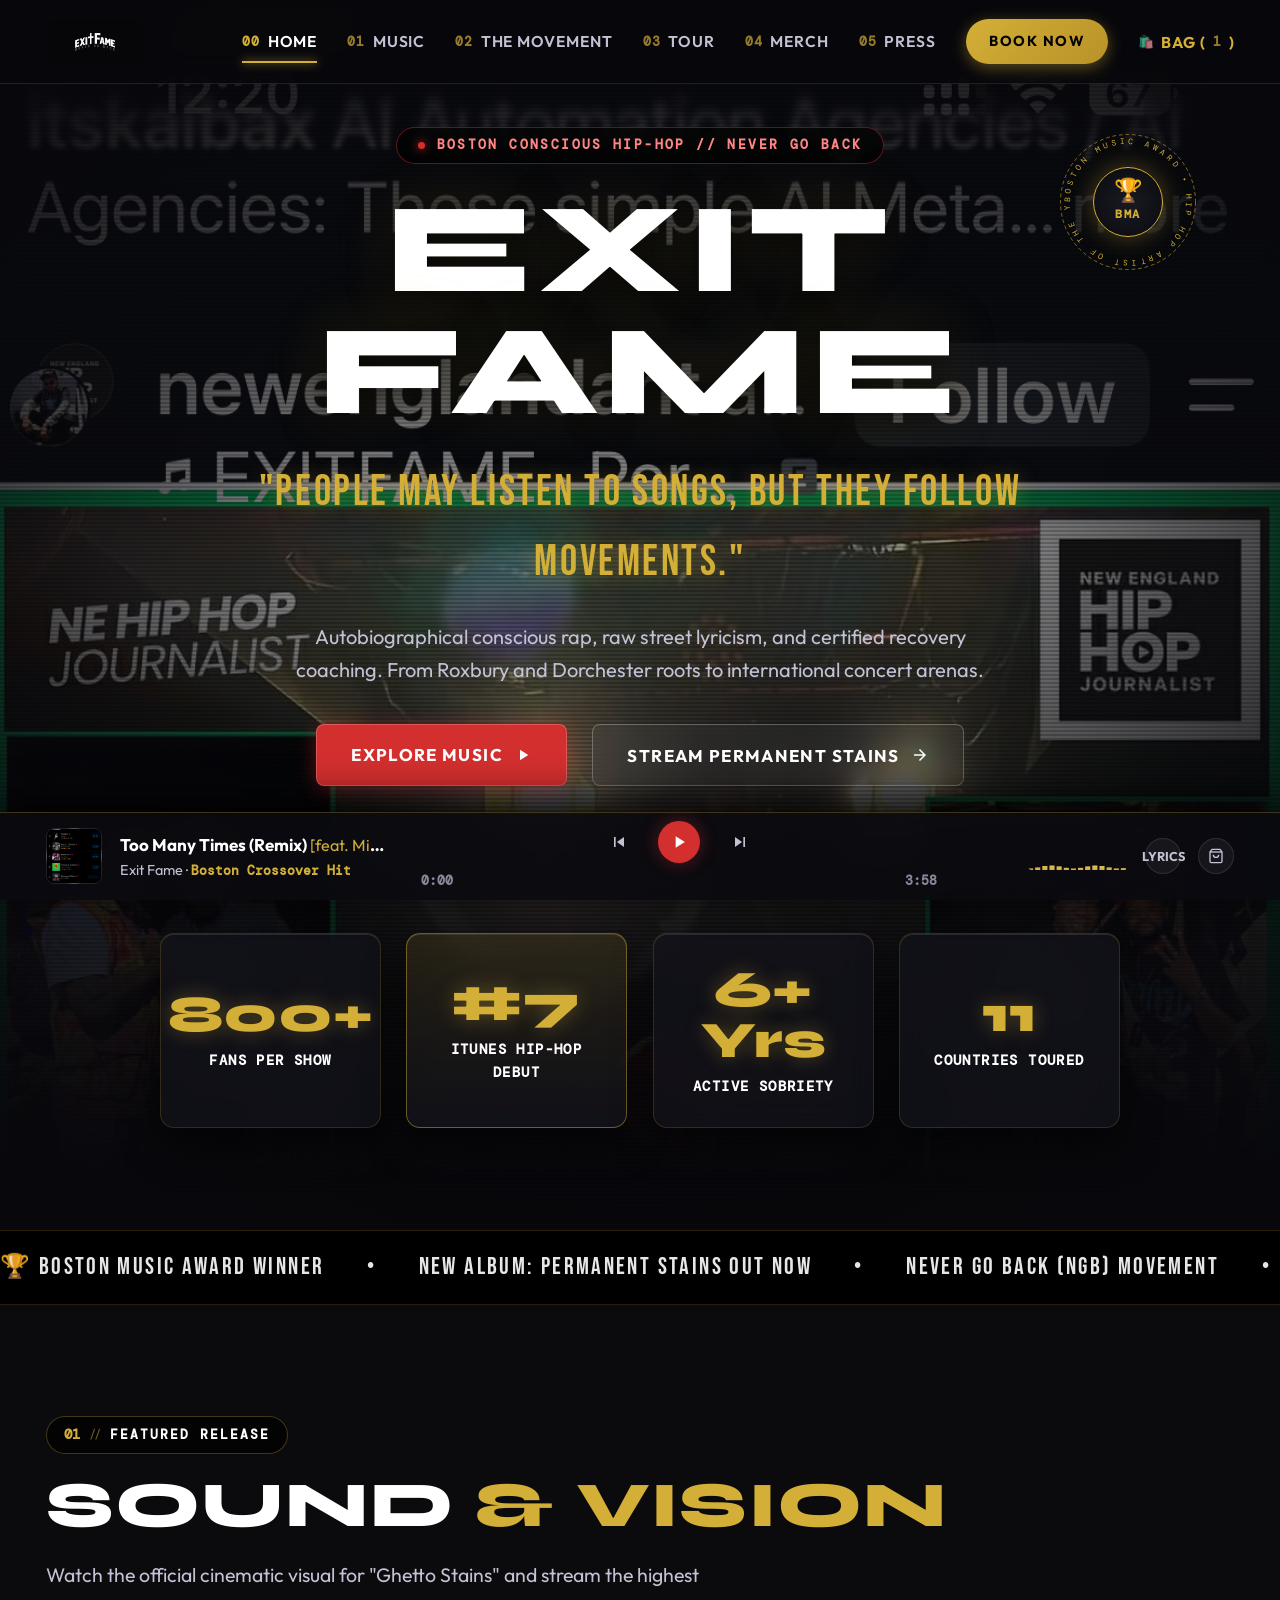
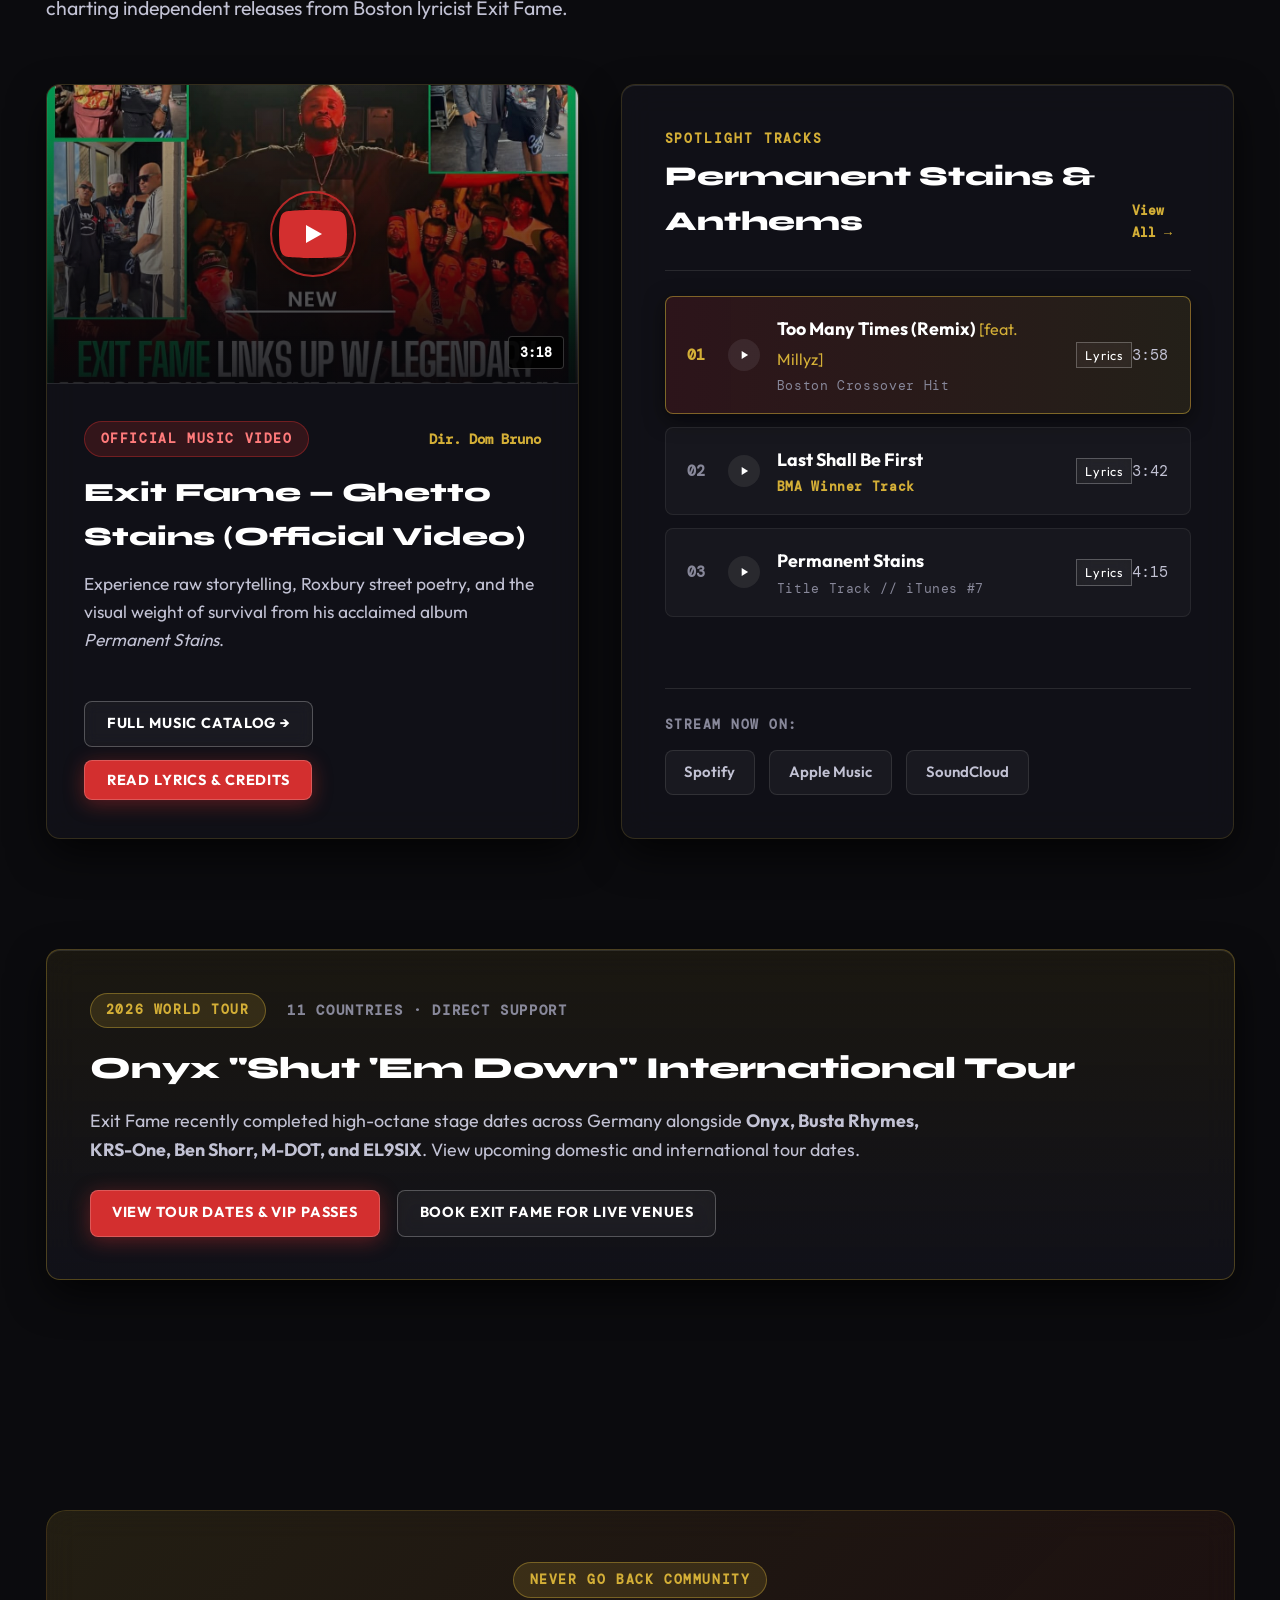
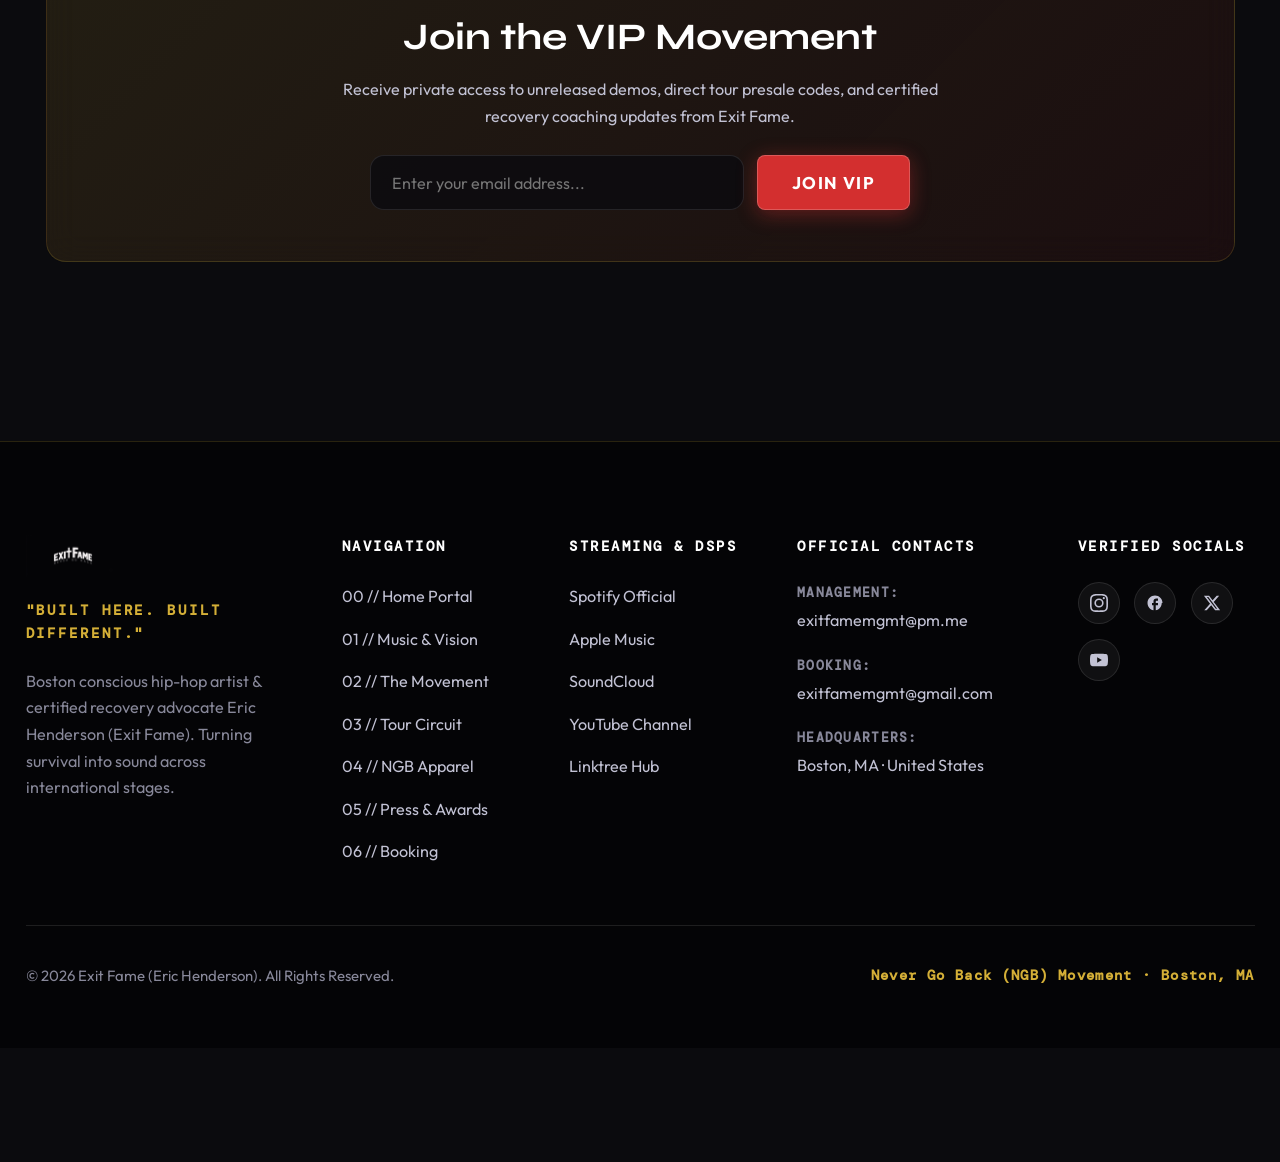
==== artist-site/index.html @ eeeccd86 "feat: complete multi-page overhaul, TRiSTAR parity interactive suite, merch cart drawer, lyrics view" ====
<!DOCTYPE html>
<html lang="en">
<head>
  <meta charset="UTF-8">
  <meta name="viewport" content="width=device-width, initial-scale=1.0">
  <title>EXIT FAME — Official Artist Portal | Never Go Back (NGB)</title>
  <meta name="description" content="Official portal for Boston conscious rap artist, lyricist, and recovery advocate Exit Fame (Eric Henderson). Featured music videos, tour routing, and NGB movement.">
  
  <!-- Google Fonts -->
  <link rel="preconnect" href="https://fonts.googleapis.com">
  <link rel="preconnect" href="https://fonts.gstatic.com" crossorigin>
  <link href="https://fonts.googleapis.com/css2?family=Bebas+Neue&family=DM+Mono:ital,wght@0,300;0,400;0,500;1,300;1,400;1,500&family=Outfit:wght@300;400;500;600;700;800;900&family=Syne:wght@700;800&display=swap" rel="stylesheet">
  
  <!-- Stylesheets -->
  <link rel="stylesheet" href="style.css">
  
  <!-- Shopify SDK -->
  <script src="https://sdks.shopifycdn.com/buy-button/latest/buy-button-storefront.js"></script>
</head>
<body class="dark-theme">

  <!-- Ambient Golden Ember Canvas Engine -->
  <canvas id="ember-canvas"></canvas>
  <div class="cursor-spotlight"></div>

  <!-- Ambient Lighting Background Orbs -->
  <div class="ambient-glow-bg">
    <div class="glow-orb orb-1"></div>
    <div class="glow-orb orb-2"></div>
    <div class="glow-orb orb-3"></div>
  </div>

  <div class="grain-overlay"></div>

  <!-- Main Header / Unified Navigation -->
  <header class="main-header" id="navbar">
    <div class="header-container">
      <div class="brand-logo-img-wrapper">
        <a href="index.html" class="brand-link" aria-label="Exit Fame Home">
          <img src="exit fame logo.png" alt="Exit Fame Logo" class="nav-logo">
        </a>
      </div>

      <nav class="nav-links" id="nav-menu">
        <a href="index.html" class="nav-link active" aria-current="page"><span>00</span>Home</a>
        <a href="music.html" class="nav-link"><span>01</span>Music</a>
        <a href="movement.html" class="nav-link"><span>02</span>The Movement</a>
        <a href="tour.html" class="nav-link"><span>03</span>Tour</a>
        <a href="merch.html" class="nav-link"><span>04</span>Merch</a>
        <a href="press.html" class="nav-link"><span>05</span>Press</a>
        <a href="booking.html" class="nav-cta-btn">Book Now</a>
        <button class="nav-link" onclick="openCart()" style="display:flex; align-items:center; gap:0.4rem; color:var(--accent-gold); font-weight:700;">
          <span>🛍️</span> Bag (<span id="nav-cart-count">1</span>)
        </button>
      </nav>

      <div class="header-actions-mobile">
        <button class="mobile-nav-toggle" id="mobile-nav-btn" aria-label="Toggle Menu">
          <span class="bar"></span>
          <span class="bar"></span>
          <span class="bar"></span>
        </button>
      </div>
    </div>
  </header>

  <!-- Mobile Navigation Drawer -->
  <div class="mobile-drawer" id="mobile-drawer">
    <div class="mobile-drawer-inner">
      <div class="mobile-brand">
        <img src="exit fame logo.png" alt="Exit Fame Logo" class="mobile-logo">
      </div>
      <nav class="mobile-nav-links">
        <a href="index.html" class="mobile-link active"><span class="m-num">00</span> Home Portal</a>
        <a href="music.html" class="mobile-link"><span class="m-num">01</span> Sound &amp; Vision</a>
        <a href="movement.html" class="mobile-link"><span class="m-num">02</span> The Movement</a>
        <a href="tour.html" class="mobile-link"><span class="m-num">03</span> Tour Circuit</a>
        <a href="merch.html" class="mobile-link"><span class="m-num">04</span> NGB Merch</a>
        <a href="press.html" class="mobile-link"><span class="m-num">05</span> Press &amp; Awards</a>
        <a href="booking.html" class="mobile-link cta-link"><span class="m-num">06</span> Direct Booking</a>
      </nav>
      <div class="mobile-drawer-footer">
        <button class="btn btn-primary btn-block btn-sm" onclick="openCart(); document.getElementById('mobile-drawer').classList.remove('open');">
          🛍️ View Bag (<span id="drawer-cart-count">1</span>)
        </button>
      </div>
    </div>
  </div>

  <!-- Hero Section with 3D Vinyl Peek Card -->
  <section class="hero-section" id="hero">
    <div class="hero-background-wrapper">
      <div class="hero-background" style="background-image: linear-gradient(to top, rgba(8,8,12,1) 5%, rgba(8,8,12,0.45) 55%, rgba(8,8,12,0.85) 100%), url('general images/29002.jpg');"></div>
      <div class="hero-scanlines"></div>
      <div class="hero-vignette"></div>
    </div>
    
    <!-- Floating Gold BMA Award Badge -->
    <div class="hero-badge-container reveal">
      <div class="spinning-ring">
        <svg viewBox="0 0 160 160" xmlns="http://www.w3.org/2000/svg">
          <circle cx="80" cy="80" r="72" fill="none" stroke="var(--accent-gold)" stroke-width="1" stroke-dasharray="4 3" opacity="0.6"></circle>
          <path id="badge-text-path" d="M 80,80 m -62,0 a 62,62 0 1,1 124,0 a 62,62 0 1,1 -124,0" fill="none"></path>
          <text font-family="'DM Mono', monospace" font-size="8.5" fill="var(--accent-gold)" letter-spacing="3.5">
            <textPath href="#badge-text-path">BOSTON MUSIC AWARD • HIP HOP ARTIST OF THE YEAR • </textPath>
          </text>
        </svg>
      </div>
      <div class="badge-center">
        <span class="trophy-icon">🏆</span>
        <span class="badge-year">BMA</span>
      </div>
    </div>

    <!-- Hero Content -->
    <div class="hero-content">
      <div class="hero-micro-pill reveal">
        <span class="live-dot"></span>
        <span>BOSTON CONSCIOUS HIP-HOP // NEVER GO BACK</span>
      </div>

      <h1 class="hero-title reveal" data-text="EXIT FAME">EXIT FAME</h1>
      
      <p class="hero-tagline reveal">"People may listen to songs, but they follow movements."</p>
      <p class="hero-subtext reveal">Autobiographical conscious rap, raw street lyricism, and certified recovery coaching. From Roxbury and Dorchester roots to international concert arenas.</p>
      
      <div class="hero-actions reveal">
        <a href="music.html" class="btn btn-primary btn-glow">
          <span>Explore Music</span>
          <svg viewBox="0 0 24 24" class="btn-arrow"><path d="M8 5v14l11-7z" fill="currentColor"/></svg>
        </a>
        <button class="btn btn-outline" onclick="openPreSaveModal()">
          <span>Stream Permanent Stains</span>
          <svg viewBox="0 0 24 24" class="btn-arrow"><path d="M12 4l-1.41 1.41L16.17 11H4v2h12.17l-5.58 5.59L12 20l8-8z" fill="currentColor"/></svg>
        </button>
      </div>

      <!-- Quick Platform Strip -->
      <div class="hero-socials reveal">
        <span class="social-label">OFFICIAL PLATFORMS:</span>
        <a href="https://open.spotify.com/artist/57qWHGzvGUTqCqvIQHj8eu" target="_blank" rel="noopener noreferrer" class="hero-social-pill">Spotify</a>
        <a href="https://music.apple.com/us/artist/exitfame/1560749867" target="_blank" rel="noopener noreferrer" class="hero-social-pill">Apple Music</a>
        <a href="https://www.youtube.com/@EXITFAME" target="_blank" rel="noopener noreferrer" class="hero-social-pill">YouTube</a>
        <a href="https://www.instagram.com/exit_fame/" target="_blank" rel="noopener noreferrer" class="hero-social-pill">Instagram</a>
        <a href="https://linktr.ee/exitfame" target="_blank" rel="noopener noreferrer" class="hero-social-pill">Linktree</a>
      </div>

      <!-- Quick Metrics Grid -->
      <div class="hero-stats reveal">
        <div class="stat-card glass-card tilt-card">
          <span class="stat-num">800+</span>
          <span class="stat-lbl">Fans Per Show</span>
        </div>
        <div class="stat-card glass-card tilt-card highlight-card">
          <span class="stat-num">#7</span>
          <span class="stat-lbl">iTunes Hip-Hop Debut</span>
        </div>
        <div class="stat-card glass-card tilt-card">
          <span class="stat-num">6+ Yrs</span>
          <span class="stat-lbl">Active Sobriety</span>
        </div>
        <div class="stat-card glass-card tilt-card">
          <span class="stat-num">11</span>
          <span class="stat-lbl">Countries Toured</span>
        </div>
      </div>
    </div>
  </section>

  <!-- Continuous Ticker -->
  <div class="ticker-container">
    <div class="ticker-wrap">
      <div class="ticker-item">🏆 BOSTON MUSIC AWARD WINNER</div>
      <div class="ticker-item">•</div>
      <div class="ticker-item">NEW ALBUM: PERMANENT STAINS OUT NOW</div>
      <div class="ticker-item">•</div>
      <div class="ticker-item">NEVER GO BACK (NGB) MOVEMENT</div>
      <div class="ticker-item">•</div>
      <div class="ticker-item">ONYX "SHUT 'EM DOWN" INTERNATIONAL TOUR 2026</div>
      <div class="ticker-item">•</div>
      <div class="ticker-item">🏆 BOSTON MUSIC AWARD WINNER</div>
      <div class="ticker-item">•</div>
      <div class="ticker-item">NEW ALBUM: PERMANENT STAINS OUT NOW</div>
      <div class="ticker-item">•</div>
      <div class="ticker-item">NEVER GO BACK (NGB) MOVEMENT</div>
      <div class="ticker-item">•</div>
      <div class="ticker-item">ONYX "SHUT 'EM DOWN" INTERNATIONAL TOUR 2026</div>
      <div class="ticker-item">•</div>
    </div>
  </div>

  <!-- Featured Sound & Vision Portal -->
  <section class="section-container">
    <div class="section-header reveal">
      <div class="section-micro-badge">
        <span class="badge-index">01</span>
        <span class="badge-separator">//</span>
        <span class="badge-title">FEATURED RELEASE</span>
      </div>
      <h2 class="section-title">Sound <span>&amp; Vision</span></h2>
      <p class="section-lead">Watch the official cinematic visual for "Ghetto Stains" and stream the highest charting independent releases from Boston lyricist Exit Fame.</p>
    </div>

    <div class="music-grid">
      <!-- Video Showcase -->
      <div class="video-card glass-card tilt-card reveal">
        <a href="https://www.youtube.com/watch?v=vSPYZOpDWD0" target="_blank" rel="noopener noreferrer" class="video-facade-link" aria-label="Watch Ghetto Stains on YouTube">
          <div class="video-thumbnail-bg" style="background-image: linear-gradient(180deg, rgba(8,8,12,0.2) 0%, rgba(8,8,12,0.88) 100%), url('general images/29002.jpg');"></div>
          <div class="play-button-overlay">
            <div class="play-ripple"></div>
            <svg viewBox="0 0 68 48" class="yt-play-svg"><path class="yt-play-bg" d="M66.52,7.74c-0.78-2.93-2.49-5.41-5.42-6.19C55.79,.13,34,0,34,0S12.21,.13,6.9,1.55 c-2.93,.78-4.63,3.26-5.42,6.19C0.06,13.05,0,24,0,24s0.06,10.95,1.48,16.26c0.78,2.93,2.49,5.41,5.42,6.19 C12.21,47.87,34,48,34,48s21.79,-0.13,27.1-1.55c2.93,-0.78,4.64,-3.26,5.42,-6.19C67.94,34.95,68,24,68,24S67.94,13.05,66.52,7.74z" fill="#d32f2f"/><polygon points="27,15 27,33 43,24" fill="#fff"/></svg>
          </div>
          <div class="video-duration-badge">3:18</div>
        </a>
        <div class="video-info">
          <div class="video-meta-top">
            <span class="badge badge-crimson">OFFICIAL MUSIC VIDEO</span>
            <span class="video-director">Dir. Dom Bruno</span>
          </div>
          <h3>Exit Fame — Ghetto Stains (Official Video)</h3>
          <p>Experience raw storytelling, Roxbury street poetry, and the visual weight of survival from his acclaimed album <em>Permanent Stains</em>.</p>
          <div style="display:flex; gap:0.75rem; flex-wrap:wrap; margin-top:1rem;">
            <a href="music.html" class="btn btn-sm btn-outline">
              Full Music Catalog &rarr;
            </a>
            <button class="btn btn-sm btn-primary" onclick="openLyricsModal('Permanent Stains')">
              Read Lyrics &amp; Credits
            </button>
          </div>
        </div>
      </div>

      <!-- Top Tracks Teaser Deck -->
      <div class="tracklist-card glass-card tilt-card reveal">
        <div class="tracklist-header">
          <div class="th-left">
            <span class="th-badge">SPOTLIGHT TRACKS</span>
            <h3>Permanent Stains &amp; Anthems</h3>
          </div>
          <a href="music.html" class="th-hint" style="color: var(--accent-gold); font-weight: 600;">View All &rarr;</a>
        </div>

        <div class="playlist-container">
          <div class="playlist-track active" data-index="0">
            <div class="track-left">
              <span class="track-number">01</span>
              <button class="track-play-trigger" aria-label="Play Track">
                <svg viewBox="0 0 24 24" class="t-play-icon"><path d="M8 5v14l11-7z" fill="currentColor"/></svg>
                <span class="t-equalizer"><span></span><span></span><span></span></span>
              </button>
            </div>
            <div class="track-info-row">
              <span class="track-title">Too Many Times (Remix) <span class="track-feature">[feat. Millyz]</span></span>
              <span class="track-tag">Boston Crossover Hit</span>
            </div>
            <button class="btn-sm btn-outline" style="font-size: 0.75rem; padding: 0.25rem 0.5rem;" onclick="event.stopPropagation(); openLyricsModal('Too Many Times (Remix)');">Lyrics</button>
            <span class="track-duration">3:58</span>
          </div>

          <div class="playlist-track" data-index="1">
            <div class="track-left">
              <span class="track-number">02</span>
              <button class="track-play-trigger" aria-label="Play Track">
                <svg viewBox="0 0 24 24" class="t-play-icon"><path d="M8 5v14l11-7z" fill="currentColor"/></svg>
                <span class="t-equalizer"><span></span><span></span><span></span></span>
              </button>
            </div>
            <div class="track-info-row">
              <span class="track-title">Last Shall Be First</span>
              <span class="track-tag tag-bma">BMA Winner Track</span>
            </div>
            <button class="btn-sm btn-outline" style="font-size: 0.75rem; padding: 0.25rem 0.5rem;" onclick="event.stopPropagation(); openLyricsModal('Last Shall Be First');">Lyrics</button>
            <span class="track-duration">3:42</span>
          </div>

          <div class="playlist-track" data-index="2">
            <div class="track-left">
              <span class="track-number">03</span>
              <button class="track-play-trigger" aria-label="Play Track">
                <svg viewBox="0 0 24 24" class="t-play-icon"><path d="M8 5v14l11-7z" fill="currentColor"/></svg>
                <span class="t-equalizer"><span></span><span></span><span></span></span>
              </button>
            </div>
            <div class="track-info-row">
              <span class="track-title">Permanent Stains</span>
              <span class="track-tag">Title Track // iTunes #7</span>
            </div>
            <button class="btn-sm btn-outline" style="font-size: 0.75rem; padding: 0.25rem 0.5rem;" onclick="event.stopPropagation(); openLyricsModal('Permanent Stains');">Lyrics</button>
            <span class="track-duration">4:15</span>
          </div>
        </div>

        <div class="streaming-platforms-hub">
          <span class="sph-label">STREAM NOW ON:</span>
          <div class="sph-links">
            <a href="https://open.spotify.com/artist/57qWHGzvGUTqCqvIQHj8eu" target="_blank" rel="noopener noreferrer" class="platform-chip chip-spotify">Spotify</a>
            <a href="https://music.apple.com/us/artist/exitfame/1560749867" target="_blank" rel="noopener noreferrer" class="platform-chip chip-apple">Apple Music</a>
            <a href="https://soundcloud.com/exitfame" target="_blank" rel="noopener noreferrer" class="platform-chip chip-soundcloud">SoundCloud</a>
          </div>
        </div>
      </div>
    </div>
  </section>

  <!-- Onyx World Tour Spotlight Banner -->
  <section class="section-container" style="padding-top: 0;">
    <div class="tour-headline-card glass-card tilt-card reveal">
      <div class="th-badge-row">
        <span class="badge badge-gold">2026 WORLD TOUR</span>
        <span class="th-circuit">11 COUNTRIES · DIRECT SUPPORT</span>
      </div>
      <h3>Onyx "Shut 'Em Down" International Tour</h3>
      <p>Exit Fame recently completed high-octane stage dates across Germany alongside <strong>Onyx, Busta Rhymes, KRS-One, Ben Shorr, M-DOT, and EL9SIX</strong>. View upcoming domestic and international tour dates.</p>
      <div style="margin-top: 1.5rem; display: flex; gap: 1rem; flex-wrap: wrap;">
        <a href="tour.html" class="btn btn-primary btn-sm">View Tour Dates &amp; VIP Passes</a>
        <a href="booking.html" class="btn btn-outline btn-sm">Book Exit Fame for Live Venues</a>
      </div>
    </div>
  </section>

  <!-- VIP Community / Recovery Newsletter Strip -->
  <section class="section-container" style="padding-top: 0;">
    <div class="vip-strip reveal">
      <span class="badge badge-gold">NEVER GO BACK COMMUNITY</span>
      <h2 style="font-family: var(--font-display); font-size: 2.2rem; margin: 0.5rem 0;">Join the VIP Movement</h2>
      <p style="color: var(--text-secondary); max-width: 600px; margin: 0 auto; font-size: 0.95rem;">Receive private access to unreleased demos, direct tour presale codes, and certified recovery coaching updates from Exit Fame.</p>
      <form class="vip-form-row" onsubmit="handleVipSubmit(event)">
        <input type="email" id="vip-email-input" class="vip-input" required placeholder="Enter your email address...">
        <button type="submit" class="btn btn-primary btn-glow">Join VIP</button>
      </form>
    </div>
  </section>

  <!-- Comprehensive 5-Column EPK & Management Footer Hub -->
  <footer class="main-footer">
    <div class="footer-container">
      <div class="footer-columns-grid">
        <div class="footer-col brand-col">
          <img src="exit fame logo.png" alt="Exit Fame Logo" class="footer-logo">
          <p class="footer-statement">"Built Here. Built Different."</p>
          <p class="footer-bio-snippet">Boston conscious hip-hop artist &amp; certified recovery advocate Eric Henderson (Exit Fame). Turning survival into sound across international stages.</p>
        </div>

        <div class="footer-col">
          <h5 class="f-title">NAVIGATION</h5>
          <ul class="f-links">
            <li><a href="index.html">00 // Home Portal</a></li>
            <li><a href="music.html">01 // Music &amp; Vision</a></li>
            <li><a href="movement.html">02 // The Movement</a></li>
            <li><a href="tour.html">03 // Tour Circuit</a></li>
            <li><a href="merch.html">04 // NGB Apparel</a></li>
            <li><a href="press.html">05 // Press &amp; Awards</a></li>
            <li><a href="booking.html">06 // Booking</a></li>
          </ul>
        </div>

        <div class="footer-col">
          <h5 class="f-title">STREAMING &amp; DSPs</h5>
          <ul class="f-links">
            <li><a href="https://open.spotify.com/artist/57qWHGzvGUTqCqvIQHj8eu" target="_blank" rel="noopener noreferrer">Spotify Official</a></li>
            <li><a href="https://music.apple.com/us/artist/exitfame/1560749867" target="_blank" rel="noopener noreferrer">Apple Music</a></li>
            <li><a href="https://soundcloud.com/exitfame" target="_blank" rel="noopener noreferrer">SoundCloud</a></li>
            <li><a href="https://www.youtube.com/@EXITFAME" target="_blank" rel="noopener noreferrer">YouTube Channel</a></li>
            <li><a href="https://linktr.ee/exitfame" target="_blank" rel="noopener noreferrer">Linktree Hub</a></li>
          </ul>
        </div>

        <div class="footer-col">
          <h5 class="f-title">OFFICIAL CONTACTS</h5>
          <div class="f-contact-block">
            <span class="fc-label">MANAGEMENT:</span>
            <a href="mailto:exitfamemgmt@pm.me" class="fc-val">exitfamemgmt@pm.me</a>
          </div>
          <div class="f-contact-block">
            <span class="fc-label">BOOKING:</span>
            <a href="mailto:exitfamemgmt@gmail.com" class="fc-val">exitfamemgmt@gmail.com</a>
          </div>
          <div class="f-contact-block">
            <span class="fc-label">HEADQUARTERS:</span>
            <span class="fc-val">Boston, MA · United States</span>
          </div>
        </div>

        <div class="footer-col">
          <h5 class="f-title">VERIFIED SOCIALS</h5>
          <div class="footer-socials-grid">
            <a href="https://www.instagram.com/exit_fame/" target="_blank" rel="noopener noreferrer" title="Instagram" class="social-icon-btn">
              <svg viewBox="0 0 24 24" class="social-svg"><path d="M12 2.163c3.204 0 3.584.012 4.85.07 3.252.148 4.771 1.691 4.919 4.919.058 1.265.069 1.645.069 4.849 0 3.205-.012 3.584-.069 4.849-.149 3.225-1.664 4.771-4.919 4.919-1.266.058-1.644.07-4.85.07-3.204 0-3.584-.012-4.849-.07-3.26-.149-4.771-1.699-4.919-4.92-.058-1.265-.07-1.644-.07-4.849 0-3.204.013-3.583.07-4.849.149-3.227 1.664-4.771 4.919-4.919 1.266-.057 1.645-.069 4.849-.069zM12 0C8.741 0 8.333.014 7.053.072 2.695.272.273 2.69.073 7.051.014 8.333 0 8.741 0 12c0 3.259.014 3.668.072 4.948.2 4.358 2.618 6.78 6.98 6.98 1.281.058 1.689.072 4.948.072 3.259 0 3.668-.014 4.948-.072 4.354-.2 6.782-2.618 6.979-6.98.059-1.28.073-1.689.073-4.948 0-3.259-.014-3.667-.072-4.947-.196-4.354-2.617-6.78-6.979-6.98C15.668.014 15.259 0 12 0zm0 5.838a6.162 6.162 0 1 0 0 12.324 6.162 6.162 0 0 0 0-12.324zM12 16a4 4 0 1 1 0-8 4 4 0 0 1 0 8zm6.406-11.845a1.44 1.44 0 1 0 0 2.881 1.44 1.44 0 0 0 0-2.881z" fill="currentColor"/></svg>
            </a>
            <a href="https://www.facebook.com/profile.php?id=100068135989438" target="_blank" rel="noopener noreferrer" title="Facebook" class="social-icon-btn">
              <svg viewBox="0 0 24 24" class="social-svg"><path d="M22 12c0-5.52-4.48-10-10-10S2 6.48 2 12c0 4.84 3.44 8.87 8 9.8V15H8v-3h2V9.5C10 7.57 11.57 6 13.5 6H16v3h-2c-.55 0-1 .45-1 1V12h3v3h-3v6.8c4.56-.93 8-4.96 8-9.8z" fill="currentColor"/></svg>
            </a>
            <a href="https://x.com/EXIT_FAME" target="_blank" rel="noopener noreferrer" title="Twitter / X" class="social-icon-btn">
              <svg viewBox="0 0 24 24" class="social-svg"><path d="M18.244 2.25h3.308l-7.227 8.26 8.502 11.24H16.17l-5.214-6.817L4.99 21.75H1.68l7.73-8.835L1.254 2.25H8.08l4.713 6.231zm-1.161 17.52h1.833L7.084 4.126H5.117z" fill="currentColor"/></svg>
            </a>
            <a href="https://www.youtube.com/@EXITFAME" target="_blank" rel="noopener noreferrer" title="YouTube" class="social-icon-btn">
              <svg viewBox="0 0 24 24" class="social-svg"><path d="M23.498 6.163a3.003 3.003 0 0 0-2.11-2.11C19.518 3.545 12 3.545 12 3.545s-7.518 0-9.388.507a3.003 3.003 0 0 0-2.11 2.11C0 8.033 0 12 0 12s0 3.967.502 5.837a3.003 3.003 0 0 0 2.11 2.11c1.87.507 9.388.507 9.388.507s7.518 0 9.388-.507a3.003 3.003 0 0 0 2.11-2.11C24 15.967 24 12 24 12s0-3.967-.502-5.837zM9.545 15.568V8.432L15.818 12l-6.273 3.568z" fill="currentColor"/></svg>
            </a>
          </div>
        </div>
      </div>

      <!-- Bottom Copyright Strip -->
      <div class="footer-bottom-strip">
        <p class="f-copy">&copy; 2026 Exit Fame (Eric Henderson). All Rights Reserved.</p>
        <p class="f-sub">Never Go Back (NGB) Movement · Boston, MA</p>
      </div>
    </div>
  </footer>

  <!-- PERSISTENT DOCKED BOTTOM AUDIO PLAYER BAR WITH EQUALIZER & VISUALIZER -->
  <aside class="persistent-audio-dock" id="persistent-player-dock" aria-label="Persistent Audio Player">
    <div class="dock-container">
      
      <!-- Track Meta (Left) -->
      <div class="dock-meta">
        <div class="dock-art-wrap">
          <img src="charts/IMG_1091.PNG" alt="Track Artwork" id="dock-album-art" class="dock-art">
          <div class="dock-vinyl" id="dock-vinyl-disc"></div>
        </div>
        <div class="dock-info">
          <span class="dock-title" id="dock-track-title">Too Many Times (Remix) [feat. Millyz]</span>
          <span class="dock-artist">Exit Fame · <span class="dock-badge-tag" id="dock-track-tag">Boston Crossover Hit</span></span>
        </div>
      </div>

      <!-- Audio Controls & Scrubber (Center) -->
      <div class="dock-controls-center">
        <div class="dock-btns">
          <button class="dock-btn-icon" id="dock-btn-prev" aria-label="Previous Track">
            <svg viewBox="0 0 24 24"><path d="M6 6h2v12H6zm3.5 6 8.5 6V6z" fill="currentColor"/></svg>
          </button>
          
          <button class="dock-play-btn" id="dock-btn-play" aria-label="Play / Pause">
            <svg viewBox="0 0 24 24" id="dock-play-svg"><path d="M8 5v14l11-7z" fill="currentColor"/></svg>
            <svg viewBox="0 0 24 24" id="dock-pause-svg" style="display:none;"><path d="M6 19h4V5H6v14zm8-14v14h4V5h-4z" fill="currentColor"/></svg>
          </button>
          
          <button class="dock-btn-icon" id="dock-btn-next" aria-label="Next Track">
            <svg viewBox="0 0 24 24"><path d="M6 18l8.5-6L6 6v12zM16 6v12h2V6h-2z" fill="currentColor"/></svg>
          </button>
        </div>

        <div class="dock-scrubber-row">
          <span class="dock-time" id="dock-time-elapsed">0:00</span>
          <div class="dock-progress-track" id="dock-progress-track">
            <div class="dock-progress-fill" id="dock-progress-fill"></div>
            <div class="dock-progress-handle" id="dock-progress-handle"></div>
          </div>
          <span class="dock-time" id="dock-time-total">3:58</span>
        </div>
      </div>

      <!-- Visualizer & Quick Platform Actions (Right) -->
      <div class="dock-actions-right">
        <div class="player-visualizer-wrap">
          <canvas id="player-visualizer" class="visualizer-canvas" width="100" height="28"></canvas>
        </div>
        <button class="dock-dsp-btn" onclick="openLyricsModal()" title="View Lyrics &amp; Credits">
          <span style="font-size: 0.75rem; font-weight: 700;">LYRICS</span>
        </button>
        <button class="dock-dsp-btn" onclick="openCart()" title="View Bag">
          <svg viewBox="0 0 24 24"><path d="M6 2L3 6v14a2 2 0 0 0 2 2h14a2 2 0 0 0 2-2V6l-3-4z" fill="none" stroke="currentColor" stroke-width="2"/><line x1="3" y1="6" x2="21" y2="6" stroke="currentColor" stroke-width="2"/><path d="M16 10a4 4 0 0 1-8 0" fill="none" stroke="currentColor" stroke-width="2"/></svg>
        </button>
      </div>

    </div>
  </aside>

  <!-- Scripts -->
  <script src="script.js"></script>
</body>
</html>
---- artist-site/style.css ----
/* ==========================================================================
   EXIT FAME — OFFICIAL ARTIST WEBSITE STYLESHEET
   Design Standard: High-End Cinematic Dark Glassmorphism + Multi-Page Architecture
   ========================================================================== */

/* --- Custom Variables & Theme Tokens --- */
:root {
  /* Color Palette */
  --bg-deep: #08080c;
  --bg-darker: #040406;
  --bg-surface: #0e0e14;
  --bg-card: rgba(18, 18, 26, 0.78);
  --bg-card-hover: rgba(26, 26, 38, 0.92);
  --bg-glass: rgba(14, 14, 22, 0.75);
  
  /* Brand Accents */
  --accent-gold: #d4af37;
  --accent-gold-hover: #e5b83b;
  --accent-gold-light: #f7e7b4;
  --accent-gold-glow: rgba(212, 175, 55, 0.35);
  --accent-gold-dim: rgba(212, 175, 55, 0.14);
  
  --accent-crimson: #d32f2f;
  --accent-crimson-hover: #b71c1c;
  --accent-crimson-glow: rgba(211, 47, 47, 0.4);
  --accent-crimson-dim: rgba(211, 47, 47, 0.18);

  /* Typography Colors (High-Contrast Scale) */
  --text-primary: #ffffff;
  --text-secondary: #c2c2d4;
  --text-muted: #88889a;
  --text-gold: #e5b83b;
  --text-crimson: #ff6b6b;
  
  /* Borders & Glass Dividers */
  --border-subtle: rgba(255, 255, 255, 0.1);
  --border-glass: rgba(212, 175, 55, 0.18);
  --border-glass-hover: rgba(212, 175, 55, 0.45);
  --border-crimson: rgba(211, 47, 47, 0.35);

  /* Typography Families */
  --font-display: 'Syne', sans-serif;
  --font-headline: 'Bebas Neue', sans-serif;
  --font-body: 'Outfit', sans-serif;
  --font-mono: 'DM Mono', monospace;

  /* Layout & Sizing */
  --header-height: 84px;
  --dock-height: 88px;
  --container-max: 1240px;
  --border-radius-sm: 8px;
  --border-radius-md: 14px;
  --border-radius-lg: 20px;
  --border-radius-full: 9999px;

  /* Shadows */
  --shadow-glass: 0 16px 40px -4px rgba(0, 0, 0, 0.75), inset 0 1px 0 rgba(255, 255, 255, 0.1);
  --shadow-glow-gold: 0 0 35px rgba(212, 175, 55, 0.25);
  --shadow-glow-crimson: 0 0 35px rgba(211, 47, 47, 0.3);
}

/* --- Base & Reset --- */
*, *::before, *::after {
  box-sizing: border-box;
  margin: 0;
  padding: 0;
}

html {
  scroll-behavior: smooth;
  font-size: 17px; /* Scaled up for optimal legibility */
  background-color: #0b0b0e;
}

body {
  font-family: var(--font-body);
  background-color: #0b0b0e !important;
  color: var(--text-primary);
  line-height: 1.65;
  overflow-x: hidden;
  position: relative;
  -webkit-font-smoothing: antialiased;
  -moz-osx-font-smoothing: grayscale;
  padding-bottom: calc(var(--dock-height) + 1.5rem);
  z-index: 0;
}

body.no-scroll {
  overflow: hidden;
}

a {
  color: inherit;
  text-decoration: none;
  transition: all 0.25s ease;
}

img {
  max-width: 100%;
  height: auto;
  display: block;
}

button {
  font-family: inherit;
  cursor: pointer;
  border: none;
  background: none;
  outline: none;
}

/* --- Ambient Canvas & Background Overlays (Strictly in the back at z-index: -1) --- */
canvas#particles,
canvas#ember-canvas,
canvas#diamond-canvas,
.bg-canvas,
.ambient-glow-bg,
.grain-overlay {
  position: fixed !important;
  top: 0 !important;
  left: 0 !important;
  width: 100vw !important;
  height: 100vh !important;
  z-index: -1 !important;
  pointer-events: none !important;
  background: transparent !important;
}

.cursor-spotlight {
  position: fixed !important;
  width: 480px;
  height: 480px;
  border-radius: 50%;
  pointer-events: none !important;
  z-index: 0 !important;
  transform: translate(-50%, -50%);
  background: radial-gradient(circle, rgba(212, 175, 55, 0.08) 0%, rgba(211, 47, 47, 0.03) 45%, transparent 70%);
  mix-blend-mode: screen;
  transition: opacity 0.3s ease;
}

.glow-orb {
  position: absolute;
  border-radius: 50%;
  filter: blur(140px);
  opacity: 0.3;
  animation: floatOrb 22s infinite alternate ease-in-out;
}

.orb-1 {
  width: 650px;
  height: 650px;
  background: radial-gradient(circle, rgba(212, 175, 55, 0.4) 0%, rgba(212, 175, 55, 0) 70%);
  top: -150px;
  right: -100px;
}

.orb-2 {
  width: 750px;
  height: 750px;
  background: radial-gradient(circle, rgba(211, 47, 47, 0.35) 0%, rgba(211, 47, 47, 0) 70%);
  top: 45%;
  left: -200px;
  animation-duration: 26s;
}

.orb-3 {
  width: 600px;
  height: 600px;
  background: radial-gradient(circle, rgba(229, 184, 59, 0.3) 0%, rgba(229, 184, 59, 0) 70%);
  bottom: 5%;
  right: -100px;
  animation-duration: 24s;
}

@keyframes floatOrb {
  0% { transform: translate(0, 0) scale(1); }
  50% { transform: translate(70px, 45px) scale(1.12); }
  100% { transform: translate(-45px, 85px) scale(0.95); }
}

/* Visibility Assurance for all content */
.reveal {
  opacity: 1 !important;
  transform: none !important;
  visibility: visible !important;
}

/* All main containers, sections, headers, and cards explicitly elevated */
.main-header,
.site-header {
  position: fixed !important;
  top: 0 !important;
  left: 0 !important;
  width: 100% !important;
  z-index: 1000 !important;
}

.hero-section,
.page-hero,
.section-container,
.story-layout,
.movement-timeline-wrapper,
.timeline-tree,
.timeline-card,
.music-grid,
.tour-list,
.merch-grid,
.recognition-grid,
.contact-card,
.vip-strip,
.main-footer,
.ticker-container {
  position: relative !important;
  z-index: 10 !important;
}

/* --- Glassmorphic Card & 3D Tilt Component System --- */
.glass-card {
  background: var(--bg-card);
  backdrop-filter: blur(16px);

  -webkit-backdrop-filter: blur(16px);
  border: 1px solid var(--border-glass);
  border-radius: var(--border-radius-md);
  box-shadow: var(--shadow-glass);
  transition: transform 0.35s cubic-bezier(0.16, 1, 0.3, 1), 
              border-color 0.35s ease, 
              box-shadow 0.35s ease, 
              background 0.35s ease;
  position: relative;
  overflow: hidden;
}

.glass-card:hover {
  background: var(--bg-card-hover);
  border-color: var(--border-glass-hover);
  transform: translateY(-5px);
  box-shadow: 0 20px 50px -4px rgba(0, 0, 0, 0.85), 0 0 30px rgba(212, 175, 55, 0.18);
}

.tilt-card {
  transform-style: preserve-3d;
  will-change: transform;
}

/* --- High-Impact Buttons & Badges --- */
.btn {
  display: inline-flex;
  align-items: center;
  justify-content: center;
  gap: 0.65rem;
  padding: 0.95rem 2rem;
  font-family: var(--font-body);
  font-weight: 700;
  font-size: 1rem;
  text-transform: uppercase;
  letter-spacing: 0.08em;
  border-radius: var(--border-radius-sm);
  transition: all 0.3s cubic-bezier(0.16, 1, 0.3, 1);
  position: relative;
  cursor: pointer;
}

.btn-arrow {
  width: 18px;
  height: 18px;
  transition: transform 0.3s ease;
}

.btn:hover .btn-arrow {
  transform: translateX(4px);
}

.btn-primary {
  background: var(--accent-crimson);
  color: #ffffff;
  box-shadow: 0 4px 20px rgba(211, 47, 47, 0.4);
  border: 1px solid rgba(255, 255, 255, 0.2);
}

.btn-primary:hover {
  background: var(--accent-crimson-hover);
  box-shadow: 0 8px 30px rgba(211, 47, 47, 0.65);
  transform: translateY(-3px);
}

.btn-glow {
  position: relative;
}

.btn-glow::after {
  content: '';
  position: absolute;
  inset: -2px;
  border-radius: inherit;
  background: linear-gradient(135deg, rgba(211,47,47,0.8), rgba(212,175,55,0.8));
  z-index: -1;
  opacity: 0;
  transition: opacity 0.3s ease;
}

.btn-glow:hover::after {
  opacity: 0.7;
  filter: blur(10px);
}

.btn-outline {
  background: rgba(255, 255, 255, 0.04);
  color: var(--text-primary);
  border: 1px solid rgba(255, 255, 255, 0.25);
  backdrop-filter: blur(8px);
}

.btn-outline:hover {
  border-color: var(--accent-gold);
  color: var(--accent-gold);
  background: rgba(212, 175, 55, 0.1);
  box-shadow: 0 6px 25px rgba(212, 175, 55, 0.25);
  transform: translateY(-3px);
}

.btn-sm {
  padding: 0.6rem 1.25rem;
  font-size: 0.85rem;
  letter-spacing: 0.06em;
}

.btn-block {
  width: 100%;
}

.btn-disabled {
  background: rgba(255, 255, 255, 0.06);
  color: var(--text-muted);
  border: 1px solid rgba(255, 255, 255, 0.1);
  cursor: not-allowed;
}

/* Badges */
.badge {
  display: inline-flex;
  align-items: center;
  gap: 0.4rem;
  padding: 0.35rem 0.9rem;
  font-family: var(--font-mono);
  font-size: 0.78rem;
  font-weight: 700;
  letter-spacing: 0.12em;
  text-transform: uppercase;
  border-radius: var(--border-radius-full);
}

.badge-gold {
  background: rgba(212, 175, 55, 0.15);
  color: var(--accent-gold);
  border: 1px solid rgba(212, 175, 55, 0.4);
}

.badge-crimson {
  background: rgba(211, 47, 47, 0.18);
  color: #ff7b7b;
  border: 1px solid rgba(211, 47, 47, 0.4);
}

/* Section Micro Badges */
.section-micro-badge {
  display: inline-flex;
  align-items: center;
  gap: 0.6rem;
  padding: 0.38rem 1rem;
  background: rgba(0, 0, 0, 0.65);
  border: 1px solid rgba(212, 175, 55, 0.3);
  border-radius: var(--border-radius-full);
  margin-bottom: 1rem;
}

.badge-index {
  font-family: var(--font-mono);
  font-weight: 700;
  font-size: 0.82rem;
  color: var(--accent-gold);
}

.badge-separator {
  color: rgba(212, 175, 55, 0.5);
  font-size: 0.82rem;
}

.badge-title {
  font-family: var(--font-mono);
  font-size: 0.78rem;
  font-weight: 600;
  letter-spacing: 0.15em;
  text-transform: uppercase;
  color: var(--text-primary);
}

/* --- Section Container & Layout --- */
.section-container {
  max-width: var(--container-max);
  margin: 0 auto;
  padding: 6.5rem 1.5rem;
  position: relative;
  z-index: 3;
}

.section-header {
  margin-bottom: 3.5rem;
  text-align: left;
}

.section-header.text-center {
  text-align: center;
}

.section-header.text-center .section-lead {
  margin-left: auto;
  margin-right: auto;
}

.section-title {
  font-family: var(--font-display);
  font-size: clamp(2.5rem, 5vw, 3.8rem);
  font-weight: 800;
  text-transform: uppercase;
  letter-spacing: 0.02em;
  color: var(--text-primary);
  line-height: 1.1;
  margin-bottom: 1rem;
}

.section-title span {
  color: var(--accent-gold);
  position: relative;
}

.section-lead {
  font-size: 1.15rem;
  color: var(--text-secondary);
  max-width: 720px;
  line-height: 1.7;
}

/* --- Subpage Hero Banner Component --- */
.page-hero {
  position: relative;
  padding: calc(var(--header-height) + 3.5rem) 1.5rem 4rem;
  border-bottom: 1px solid var(--border-glass);
  background: linear-gradient(180deg, rgba(14,14,22,0.85) 0%, rgba(8,8,12,0.95) 100%);
  overflow: hidden;
  z-index: 3;
}

.page-hero-bg {
  position: absolute;
  inset: 0;
  background-size: cover;
  background-position: center;
  opacity: 0.22;
  filter: grayscale(100%) contrast(120%);
  pointer-events: none;
}

.page-hero-container {
  max-width: var(--container-max);
  margin: 0 auto;
  position: relative;
  z-index: 2;
}

.page-breadcrumb {
  display: flex;
  align-items: center;
  gap: 0.5rem;
  font-family: var(--font-mono);
  font-size: 0.8rem;
  color: var(--accent-gold);
  margin-bottom: 1.25rem;
  text-transform: uppercase;
  letter-spacing: 0.12em;
}

.page-breadcrumb a {
  color: var(--text-muted);
}

.page-breadcrumb a:hover {
  color: var(--text-primary);
}

.page-hero-title {
  font-family: var(--font-display);
  font-size: clamp(2.8rem, 6vw, 4.8rem);
  font-weight: 800;
  text-transform: uppercase;
  line-height: 1;
  color: #ffffff;
  margin-bottom: 1rem;
  text-shadow: 0 4px 30px rgba(0, 0, 0, 0.8);
}

.page-hero-title span {
  color: var(--accent-gold);
}

.page-hero-subtitle {
  font-size: 1.2rem;
  color: var(--text-secondary);
  max-width: 750px;
  line-height: 1.65;
}

/* --- Sticky Main Header --- */
.main-header {
  position: fixed;
  top: 0;
  left: 0;
  width: 100%;
  height: var(--header-height);
  z-index: 900;
  background: rgba(8, 8, 12, 0.82);
  backdrop-filter: blur(20px);
  -webkit-backdrop-filter: blur(20px);
  border-bottom: 1px solid var(--border-subtle);
  transition: all 0.35s ease;
}

.main-header.scrolled {
  background: rgba(5, 5, 8, 0.95);
  border-bottom-color: rgba(212, 175, 55, 0.25);
  box-shadow: 0 10px 30px rgba(0, 0, 0, 0.65);
  height: 74px;
}

.header-container {
  max-width: var(--container-max);
  height: 100%;
  margin: 0 auto;
  padding: 0 1.5rem;
  display: flex;
  align-items: center;
  justify-content: space-between;
}

.brand-logo-img-wrapper {
  display: flex;
  align-items: center;
}

.nav-logo {
  height: 44px;
  width: auto;
  display: block;
  filter: invert(1);
  mix-blend-mode: screen;
  transition: transform 0.3s ease;
}

.nav-logo:hover {
  transform: scale(1.04);
}

.nav-links {
  display: flex;
  align-items: center;
  gap: 1.75rem;
}

.nav-link {
  font-size: 0.92rem;
  font-weight: 600;
  letter-spacing: 0.06em;
  text-transform: uppercase;
  color: var(--text-secondary);
  display: flex;
  align-items: center;
  gap: 0.45rem;
  position: relative;
  padding: 0.5rem 0;
}

.nav-link span {
  font-family: var(--font-mono);
  font-size: 0.75rem;
  color: var(--accent-gold);
  opacity: 0.7;
}

.nav-link::after {
  content: '';
  position: absolute;
  bottom: 0;
  left: 0;
  width: 0;
  height: 2px;
  background: var(--accent-gold);
  transition: width 0.3s cubic-bezier(0.16, 1, 0.3, 1);
  box-shadow: 0 0 10px var(--accent-gold);
}

.nav-link:hover,
.nav-link.active {
  color: #ffffff;
}

.nav-link:hover span,
.nav-link.active span {
  opacity: 1;
}

.nav-link:hover::after,
.nav-link.active::after {
  width: 100%;
}

.nav-cta-btn {
  padding: 0.6rem 1.4rem;
  background: linear-gradient(135deg, var(--accent-gold) 0%, #b89228 100%);
  color: #000000;
  font-weight: 700;
  font-size: 0.85rem;
  letter-spacing: 0.1em;
  text-transform: uppercase;
  border-radius: var(--border-radius-full);
  box-shadow: 0 4px 16px rgba(212, 175, 55, 0.4);
  transition: all 0.3s ease;
}

.nav-cta-btn:hover {
  transform: translateY(-2px);
  box-shadow: 0 8px 24px rgba(212, 175, 55, 0.6);
}

/* Mobile Toggle */
.header-actions-mobile {
  display: none;
}

.mobile-nav-toggle {
  display: flex;
  flex-direction: column;
  justify-content: center;
  gap: 5px;
  width: 34px;
  height: 34px;
  cursor: pointer;
}

.mobile-nav-toggle .bar {
  height: 2.5px;
  width: 100%;
  background-color: var(--text-primary);
  border-radius: 2px;
  transition: all 0.3s ease;
}

.mobile-nav-toggle.open .bar:nth-child(1) {
  transform: translateY(7.5px) rotate(45deg);
}

.mobile-nav-toggle.open .bar:nth-child(2) {
  opacity: 0;
}

.mobile-nav-toggle.open .bar:nth-child(3) {
  transform: translateY(-7.5px) rotate(-45deg);
}

/* Mobile Drawer */
.mobile-drawer {
  position: fixed;
  top: var(--header-height);
  left: 0;
  width: 100%;
  height: calc(100vh - var(--header-height) - var(--dock-height));
  background: rgba(8, 8, 12, 0.98);
  backdrop-filter: blur(24px);
  -webkit-backdrop-filter: blur(24px);
  z-index: 890;
  display: flex;
  flex-direction: column;
  transform: translateY(-100%);
  opacity: 0;
  pointer-events: none;
  transition: all 0.4s cubic-bezier(0.16, 1, 0.3, 1);
  overflow-y: auto;
  border-bottom: 1px solid var(--border-glass);
}

.mobile-drawer.active {
  transform: translateY(0);
  opacity: 1;
  pointer-events: auto;
}

.mobile-drawer-inner {
  padding: 2.5rem 2rem;
  display: flex;
  flex-direction: column;
  gap: 2rem;
}

.mobile-logo {
  height: 38px;
  width: auto;
  filter: invert(1);
  mix-blend-mode: screen;
}

.mobile-nav-links {
  display: flex;
  flex-direction: column;
  gap: 1.25rem;
}

.mobile-link {
  font-family: var(--font-display);
  font-size: 1.5rem;
  font-weight: 700;
  text-transform: uppercase;
  color: var(--text-primary);
  display: flex;
  align-items: center;
  gap: 0.85rem;
  border-bottom: 1px solid rgba(255, 255, 255, 0.08);
  padding-bottom: 0.85rem;
}

.mobile-link.active {
  color: var(--accent-gold);
  border-bottom-color: rgba(212, 175, 55, 0.4);
}

.m-num {
  font-family: var(--font-mono);
  font-size: 0.9rem;
  color: var(--accent-gold);
}

.mobile-link.cta-link {
  color: var(--accent-gold);
  border-bottom-color: rgba(212, 175, 55, 0.3);
}

.mobile-drawer-footer {
  margin-top: auto;
  padding-top: 2rem;
}

.mobile-statement {
  font-family: var(--font-mono);
  font-size: 0.85rem;
  letter-spacing: 0.18em;
  color: var(--accent-gold);
  text-transform: uppercase;
  margin-bottom: 1rem;
}

.mobile-socials-row {
  display: flex;
  gap: 1rem;
  flex-wrap: wrap;
}

.mobile-socials-row a {
  font-family: var(--font-mono);
  font-size: 0.82rem;
  color: var(--text-secondary);
  padding: 0.4rem 0.85rem;
  background: rgba(255, 255, 255, 0.05);
  border-radius: var(--border-radius-sm);
  border: 1px solid var(--border-subtle);
}

/* --- Hero Section (Home Portal) --- */
.hero-section {
  position: relative;
  min-height: 100vh;
  display: flex;
  align-items: center;
  justify-content: center;
  padding: calc(var(--header-height) + 2.5rem) 1.5rem 6rem;
  overflow: hidden;
  z-index: 3;
}

.hero-background-wrapper {
  position: absolute;
  inset: 0;
  z-index: 0;
}

.hero-background {
  width: 100%;
  height: 100%;
  background-size: cover;
  background-position: center top;
  transform: scale(1.02);
  transition: transform 8s ease-out;
}

.hero-scanlines {
  position: absolute;
  inset: 0;
  background: linear-gradient(rgba(18, 16, 16, 0) 50%, rgba(0, 0, 0, 0.3) 50%);
  background-size: 100% 4px;
  pointer-events: none;
  opacity: 0.7;
}

.hero-vignette {
  position: absolute;
  inset: 0;
  background: radial-gradient(circle at center, transparent 35%, rgba(8, 8, 12, 0.9) 100%);
  pointer-events: none;
}

/* Rotating BMA Gold Badge */
.hero-badge-container {
  position: absolute;
  top: calc(var(--header-height) + 2.5rem);
  right: 6%;
  width: 150px;
  height: 150px;
  z-index: 5;
  display: flex;
  align-items: center;
  justify-content: center;
}

.spinning-ring {
  position: absolute;
  width: 100%;
  height: 100%;
  animation: rotateBadge 20s linear infinite;
}

@keyframes rotateBadge {
  from { transform: rotate(0deg); }
  to { transform: rotate(360deg); }
}

.badge-center {
  width: 70px;
  height: 70px;
  border-radius: 50%;
  background: radial-gradient(circle, rgba(26, 26, 36, 0.95) 0%, rgba(10, 10, 15, 0.98) 100%);
  border: 1px solid var(--accent-gold);
  box-shadow: 0 0 25px var(--accent-gold-glow);
  display: flex;
  flex-direction: column;
  align-items: center;
  justify-content: center;
}

.trophy-icon {
  font-size: 1.35rem;
  line-height: 1;
}

.badge-year {
  font-family: var(--font-mono);
  font-size: 0.72rem;
  font-weight: 700;
  letter-spacing: 0.12em;
  color: var(--accent-gold);
  margin-top: 2px;
}

/* Hero Content */
.hero-content {
  position: relative;
  z-index: 3;
  max-width: 960px;
  text-align: center;
  display: flex;
  flex-direction: column;
  align-items: center;
}

.hero-micro-pill {
  display: inline-flex;
  align-items: center;
  gap: 0.7rem;
  padding: 0.4rem 1.2rem;
  background: rgba(0, 0, 0, 0.7);
  border: 1px solid rgba(211, 47, 47, 0.45);
  border-radius: var(--border-radius-full);
  font-family: var(--font-mono);
  font-size: 0.78rem;
  font-weight: 600;
  letter-spacing: 0.18em;
  color: #ff8585;
  margin-bottom: 1.5rem;
  backdrop-filter: blur(10px);
}

.live-dot {
  width: 7px;
  height: 7px;
  border-radius: 50%;
  background-color: var(--accent-crimson);
  box-shadow: 0 0 10px var(--accent-crimson);
  animation: pulseDot 1.8s infinite;
}

@keyframes pulseDot {
  0%, 100% { opacity: 1; transform: scale(1); }
  50% { opacity: 0.4; transform: scale(0.8); }
}

.hero-title {
  font-family: var(--font-display);
  font-size: clamp(4.2rem, 10vw, 8.5rem);
  font-weight: 800;
  text-transform: uppercase;
  letter-spacing: 0.04em;
  line-height: 0.95;
  color: #ffffff;
  text-shadow: 0 6px 40px rgba(0, 0, 0, 0.9), 0 0 60px rgba(212, 175, 55, 0.2);
  margin-bottom: 1.5rem;
}

.hero-tagline {
  font-family: var(--font-headline);
  font-size: clamp(1.6rem, 3.5vw, 2.5rem);
  color: var(--accent-gold);
  letter-spacing: 0.06em;
  text-transform: uppercase;
  margin-bottom: 1.25rem;
  text-shadow: 0 2px 20px rgba(212, 175, 55, 0.35);
}

.hero-subtext {
  font-size: 1.18rem;
  color: var(--text-secondary);
  max-width: 720px;
  line-height: 1.65;
  margin-bottom: 2.25rem;
}

.hero-actions {
  display: flex;
  gap: 1.5rem;
  margin-bottom: 3rem;
  flex-wrap: wrap;
  justify-content: center;
}

/* Hero Socials Strip */
.hero-socials {
  display: flex;
  align-items: center;
  gap: 0.75rem;
  flex-wrap: wrap;
  justify-content: center;
  margin-bottom: 3.5rem;
}

.social-label {
  font-family: var(--font-mono);
  font-size: 0.78rem;
  letter-spacing: 0.12em;
  color: var(--text-muted);
  margin-right: 0.4rem;
}

.hero-social-pill {
  padding: 0.35rem 0.95rem;
  font-family: var(--font-mono);
  font-size: 0.78rem;
  letter-spacing: 0.08em;
  color: var(--text-secondary);
  background: rgba(0, 0, 0, 0.6);
  border: 1px solid var(--border-subtle);
  border-radius: var(--border-radius-full);
  backdrop-filter: blur(8px);
  transition: all 0.25s ease;
}

.hero-social-pill:hover {
  color: var(--accent-gold);
  border-color: rgba(212, 175, 55, 0.5);
  background: rgba(212, 175, 55, 0.12);
  transform: translateY(-2px);
}

/* Hero Metric Stats Grid */
.hero-stats {
  display: grid;
  grid-template-columns: repeat(4, 1fr);
  gap: 1.5rem;
  width: 100%;
  max-width: 960px;
}

.stat-card {
  padding: 1.75rem 1.25rem;
  text-align: center;
  display: flex;
  flex-direction: column;
  align-items: center;
  justify-content: center;
}

.stat-card.highlight-card {
  border-color: rgba(212, 175, 55, 0.45);
  background: linear-gradient(180deg, rgba(212,175,55,0.12) 0%, rgba(18,18,26,0.85) 100%);
}

.stat-num {
  font-family: var(--font-display);
  font-size: clamp(2.4rem, 4vw, 3.2rem);
  font-weight: 800;
  color: var(--accent-gold);
  line-height: 1;
  margin-bottom: 0.5rem;
  text-shadow: 0 0 20px var(--accent-gold-glow);
}

.stat-lbl {
  font-family: var(--font-mono);
  font-size: 0.82rem;
  font-weight: 600;
  letter-spacing: 0.1em;
  text-transform: uppercase;
  color: var(--text-primary);
}

/* --- Continuous Ticker --- */
.ticker-container {
  width: 100%;
  background: #000000;
  border-top: 1px solid var(--border-glass);
  border-bottom: 1px solid var(--border-glass);
  padding: 1rem 0;
  overflow: hidden;
  position: relative;
  z-index: 5;
}

.ticker-wrap {
  display: flex;
  white-space: nowrap;
  gap: 2.5rem;
  animation: tickerMove 30s linear infinite;
}

.ticker-item {
  font-family: var(--font-headline);
  font-size: 1.4rem;
  letter-spacing: 0.1em;
  color: rgba(255, 255, 255, 0.9);
  text-transform: uppercase;
}

@keyframes tickerMove {
  from { transform: translateX(0); }
  to { transform: translateX(-50%); }
}

/* --- Sound & Vision / Music Components --- */
.music-grid {
  display: grid;
  grid-template-columns: 1fr 1.15fr;
  gap: 2.5rem;
  align-items: stretch;
}

.video-card {
  display: flex;
  flex-direction: column;
  overflow: hidden;
}

.video-facade-link {
  display: block;
  position: relative;
  width: 100%;
  aspect-ratio: 16/9;
  overflow: hidden;
  border-bottom: 1px solid var(--border-subtle);
}

.video-thumbnail-bg {
  width: 100%;
  height: 100%;
  background-size: cover;
  background-position: center;
  transition: transform 0.6s cubic-bezier(0.16, 1, 0.3, 1);
}

.video-facade-link:hover .video-thumbnail-bg {
  transform: scale(1.06);
}

.play-button-overlay {
  position: absolute;
  top: 50%;
  left: 50%;
  transform: translate(-50%, -50%);
  display: flex;
  align-items: center;
  justify-content: center;
}

.yt-play-svg {
  width: 68px;
  height: 48px;
  filter: drop-shadow(0 4px 20px rgba(0,0,0,0.85));
  transition: transform 0.3s ease;
  position: relative;
  z-index: 2;
}

.video-facade-link:hover .yt-play-svg {
  transform: scale(1.15);
}

.play-ripple {
  position: absolute;
  width: 86px;
  height: 86px;
  border-radius: 50%;
  border: 2px solid var(--accent-crimson);
  animation: playRipple 2.2s infinite ease-out;
}

@keyframes playRipple {
  0% { transform: scale(0.8); opacity: 0.9; }
  100% { transform: scale(1.6); opacity: 0; }
}

.video-duration-badge {
  position: absolute;
  bottom: 14px;
  right: 14px;
  padding: 0.25rem 0.65rem;
  background: rgba(0, 0, 0, 0.85);
  font-family: var(--font-mono);
  font-size: 0.78rem;
  font-weight: 600;
  color: #fff;
  border-radius: 4px;
  border: 1px solid rgba(255, 255, 255, 0.2);
}

.video-info {
  padding: 2.2rem;
  display: flex;
  flex-direction: column;
  flex-grow: 1;
}

.video-meta-top {
  display: flex;
  justify-content: space-between;
  align-items: center;
  margin-bottom: 0.85rem;
}

.video-director {
  font-family: var(--font-mono);
  font-size: 0.82rem;
  font-weight: 600;
  color: var(--accent-gold);
}

.video-info h3 {
  font-family: var(--font-display);
  font-size: 1.55rem;
  font-weight: 800;
  color: var(--text-primary);
  margin-bottom: 0.75rem;
}

.video-info p {
  color: var(--text-secondary);
  font-size: 1.02rem;
  line-height: 1.6;
  margin-bottom: 1.75rem;
}

.btn-video-yt {
  margin-top: auto;
  align-self: flex-start;
}

.yt-mini-icon {
  width: 18px;
  height: 18px;
  fill: var(--accent-crimson);
}

/* Tracklist Deck */
.tracklist-card {
  padding: 2.5rem;
  display: flex;
  flex-direction: column;
}

.tracklist-header {
  display: flex;
  justify-content: space-between;
  align-items: flex-end;
  border-bottom: 1px solid var(--border-subtle);
  padding-bottom: 1.5rem;
  margin-bottom: 1.5rem;
}

.th-badge {
  font-family: var(--font-mono);
  font-size: 0.75rem;
  font-weight: 700;
  letter-spacing: 0.15em;
  color: var(--accent-gold);
  display: block;
  margin-bottom: 0.35rem;
}

.th-left h3 {
  font-family: var(--font-display);
  font-size: 1.6rem;
  font-weight: 800;
}

.th-hint {
  font-family: var(--font-mono);
  font-size: 0.78rem;
  color: var(--text-muted);
}

.playlist-container {
  display: flex;
  flex-direction: column;
  gap: 0.75rem;
  margin-bottom: 2rem;
}

.playlist-track {
  display: flex;
  align-items: center;
  justify-content: space-between;
  padding: 1rem 1.25rem;
  background: rgba(255, 255, 255, 0.03);
  border: 1px solid rgba(255, 255, 255, 0.07);
  border-radius: var(--border-radius-sm);
  cursor: pointer;
  transition: all 0.25s ease;
}

.playlist-track:hover {
  background: rgba(212, 175, 55, 0.08);
  border-color: rgba(212, 175, 55, 0.3);
  transform: translateX(4px);
}

.playlist-track.active {
  background: linear-gradient(90deg, rgba(211, 47, 47, 0.15) 0%, rgba(212, 175, 55, 0.1) 100%);
  border-color: rgba(212, 175, 55, 0.5);
  box-shadow: 0 6px 20px rgba(0, 0, 0, 0.5);
}

.track-left {
  display: flex;
  align-items: center;
  gap: 1rem;
}

.track-number {
  font-family: var(--font-mono);
  font-size: 0.88rem;
  font-weight: 600;
  color: var(--text-muted);
  width: 24px;
}

.playlist-track.active .track-number {
  color: var(--accent-gold);
}

.track-play-trigger {
  width: 32px;
  height: 32px;
  border-radius: 50%;
  background: rgba(255, 255, 255, 0.08);
  display: flex;
  align-items: center;
  justify-content: center;
  color: #fff;
  transition: all 0.25s ease;
}

.playlist-track:hover .track-play-trigger {
  background: var(--accent-crimson);
  color: #fff;
}

.t-play-icon {
  width: 14px;
  height: 14px;
}

.t-equalizer {
  display: none;
  align-items: flex-end;
  gap: 2.5px;
  height: 14px;
}

.t-equalizer span {
  width: 2.5px;
  background-color: var(--accent-gold);
  border-radius: 1px;
  animation: eqBars 1s infinite alternate ease-in-out;
}

.t-equalizer span:nth-child(1) { height: 5px; animation-delay: 0s; }
.t-equalizer span:nth-child(2) { height: 14px; animation-delay: 0.2s; }
.t-equalizer span:nth-child(3) { height: 9px; animation-delay: 0.4s; }

@keyframes eqBars {
  0% { height: 4px; }
  100% { height: 14px; }
}

.playlist-track.playing .t-play-icon {
  display: none;
}

.playlist-track.playing .t-equalizer {
  display: flex;
}

.track-info-row {
  display: flex;
  flex-direction: column;
  flex-grow: 1;
  padding: 0 1rem;
}

.track-title {
  font-weight: 700;
  font-size: 1.05rem;
  color: var(--text-primary);
}

.track-feature {
  color: var(--accent-gold);
  font-weight: 400;
  font-size: 0.95rem;
}

.track-tag {
  font-family: var(--font-mono);
  font-size: 0.75rem;
  color: var(--text-muted);
  letter-spacing: 0.05em;
  margin-top: 2px;
}

.tag-bma {
  color: var(--accent-gold);
  font-weight: 600;
}

.track-duration {
  font-family: var(--font-mono);
  font-size: 0.88rem;
  color: var(--text-secondary);
}

/* DSP Chips */
.streaming-platforms-hub {
  margin-top: auto;
  border-top: 1px solid var(--border-subtle);
  padding-top: 1.5rem;
}

.sph-label {
  font-family: var(--font-mono);
  font-size: 0.75rem;
  font-weight: 700;
  letter-spacing: 0.12em;
  color: var(--text-muted);
  display: block;
  margin-bottom: 0.85rem;
}

.sph-links {
  display: flex;
  gap: 0.85rem;
  flex-wrap: wrap;
}

.platform-chip {
  display: inline-flex;
  align-items: center;
  gap: 0.6rem;
  padding: 0.55rem 1.1rem;
  background: rgba(255, 255, 255, 0.04);
  border: 1px solid var(--border-subtle);
  border-radius: var(--border-radius-sm);
  font-size: 0.88rem;
  font-weight: 600;
  color: var(--text-secondary);
  transition: all 0.25s ease;
}

.chip-svg {
  width: 16px;
  height: 16px;
  fill: currentColor;
}

.chip-spotify:hover {
  background: rgba(30, 215, 96, 0.12);
  border-color: rgba(30, 215, 96, 0.45);
  color: #1ed760;
  transform: translateY(-2px);
}

.chip-apple:hover {
  background: rgba(252, 60, 68, 0.12);
  border-color: rgba(252, 60, 68, 0.45);
  color: #fc3c44;
  transform: translateY(-2px);
}

.chip-soundcloud:hover {
  background: rgba(255, 85, 0, 0.12);
  border-color: rgba(255, 85, 0, 0.45);
  color: #ff5500;
  transform: translateY(-2px);
}

.chip-youtube:hover {
  background: rgba(255, 0, 0, 0.12);
  border-color: rgba(255, 0, 0, 0.45);
  color: #ff3333;
  transform: translateY(-2px);
}

/* --- Chart Breakthroughs Cards --- */
.chart-success-block {
  margin-top: 5.5rem;
  padding-top: 4rem;
  border-top: 1px solid var(--border-subtle);
}

.charts-visual-grid {
  display: grid;
  grid-template-columns: 1fr 1fr;
  gap: 2.5rem;
}

.chart-visual-card {
  display: flex;
  flex-direction: column;
}

.chart-image-wrap {
  position: relative;
  width: 100%;
  aspect-ratio: 16/10;
  background: #000000;
  display: flex;
  align-items: center;
  justify-content: center;
  padding: 1.5rem;
  cursor: pointer;
  overflow: hidden;
  border-bottom: 1px solid var(--border-subtle);
}

.chart-image-wrap img {
  max-height: 100%;
  max-width: 100%;
  object-fit: contain;
  border-radius: var(--border-radius-sm);
  transition: transform 0.4s cubic-bezier(0.16, 1, 0.3, 1);
}

.chart-hover-overlay {
  position: absolute;
  inset: 0;
  background: rgba(8, 8, 12, 0.75);
  display: flex;
  align-items: center;
  justify-content: center;
  opacity: 0;
  transition: opacity 0.3s ease;
  backdrop-filter: blur(4px);
  z-index: 2;
}

.chart-image-wrap:hover .chart-hover-overlay {
  opacity: 1;
}

.chart-image-wrap:hover img {
  transform: scale(1.05);
}

.chart-rank-badge {
  position: absolute;
  top: 16px;
  left: 16px;
  background: var(--accent-crimson);
  color: #ffffff;
  font-family: var(--font-display);
  font-weight: 800;
  font-size: 0.92rem;
  letter-spacing: 0.05em;
  padding: 0.35rem 0.9rem;
  border-radius: var(--border-radius-sm);
  box-shadow: 0 4px 16px rgba(0, 0, 0, 0.7);
  z-index: 3;
}

.badge-gold-solid {
  background: linear-gradient(135deg, var(--accent-gold) 0%, #b89228 100%);
  color: #000000;
}

.chart-card-details {
  padding: 2rem 2.25rem;
  display: flex;
  flex-direction: column;
  gap: 0.75rem;
}

.chart-platform-tag {
  display: flex;
  align-items: center;
  gap: 0.75rem;
  font-family: var(--font-mono);
  font-size: 0.78rem;
  letter-spacing: 0.1em;
}

.tag-accent {
  color: #ff7b7b;
  font-weight: 700;
}

.gold-text {
  color: var(--accent-gold);
}

.tag-cat {
  color: var(--text-muted);
}

.chart-card-details h4 {
  font-family: var(--font-display);
  font-size: 1.45rem;
  font-weight: 800;
  color: var(--text-primary);
  text-transform: uppercase;
}

.chart-card-details p {
  color: var(--text-secondary);
  font-size: 1rem;
  line-height: 1.65;
}

.chart-card-details p strong {
  color: var(--accent-gold);
}

/* --- The Movement Timeline & Story Components --- */
.story-layout {
  display: grid;
  grid-template-columns: 1.3fr 1fr;
  gap: 3.5rem;
  align-items: start;
}

.movement-timeline-wrapper {
  position: relative;
}

.timeline-tree {
  position: relative;
  padding-left: 2.5rem;
  display: flex;
  flex-direction: column;
  gap: 2.25rem;
}

.timeline-tree::before {
  content: '';
  position: absolute;
  top: 20px;
  bottom: 20px;
  left: 24px;
  width: 3px;
  background: linear-gradient(180deg, var(--accent-crimson) 0%, var(--accent-gold) 65%, rgba(212,175,55,0.1) 100%);
  border-radius: 2px;
}

.timeline-node {
  position: relative;
  padding-left: 2.5rem;
}

.timeline-marker {
  position: absolute;
  left: -2.5rem;
  top: 20px;
  width: 50px;
  height: 50px;
  border-radius: 50%;
  background: #09090e;
  border: 2px solid var(--accent-gold);
  box-shadow: 0 0 20px var(--accent-gold-glow);
  display: flex;
  align-items: center;
  justify-content: center;
  z-index: 2;
}

.t-year {
  font-family: var(--font-mono);
  font-size: 0.82rem;
  font-weight: 700;
  color: var(--accent-gold);
}

.timeline-card {
  padding: 2rem 2.25rem;
}

.t-badge {
  display: inline-block;
  margin-bottom: 0.85rem;
}

.timeline-card h4 {
  font-family: var(--font-display);
  font-size: 1.45rem;
  font-weight: 800;
  color: var(--text-primary);
  margin-bottom: 0.75rem;
}

.timeline-card p {
  color: var(--text-secondary);
  font-size: 1.02rem;
  line-height: 1.65;
}

/* Sidebar Editorial Quote & Specs */
.story-sidebar {
  display: flex;
  flex-direction: column;
  gap: 2.25rem;
}

.editorial-quote-card {
  padding: 2.75rem;
  background: linear-gradient(145deg, rgba(211,47,47,0.12) 0%, rgba(18,18,26,0.9) 60%);
  border-color: rgba(211, 47, 47, 0.35);
  position: relative;
}

.quote-mark-svg {
  font-family: var(--font-display);
  font-size: 5rem;
  color: var(--accent-gold);
  opacity: 0.3;
  line-height: 0.5;
  margin-bottom: 1.25rem;
}

.quote-text {
  font-family: var(--font-headline);
  font-size: 1.75rem;
  letter-spacing: 0.04em;
  color: #ffffff;
  line-height: 1.35;
  margin-bottom: 1.75rem;
}

.quote-author {
  border-top: 1px solid var(--border-subtle);
  padding-top: 1.25rem;
  display: flex;
  flex-direction: column;
}

.author-name {
  font-family: var(--font-display);
  font-weight: 800;
  font-size: 1.05rem;
  color: var(--accent-gold);
}

.author-title {
  font-family: var(--font-mono);
  font-size: 0.78rem;
  color: var(--text-muted);
}

/* Specs & Pillars Card */
.bio-quick-specs {
  padding: 2.25rem;
}

.spec-row {
  display: flex;
  justify-content: space-between;
  align-items: center;
  padding: 0.85rem 0;
  border-bottom: 1px solid var(--border-subtle);
  font-size: 0.98rem;
}

.spec-label {
  font-family: var(--font-mono);
  font-size: 0.8rem;
  font-weight: 600;
  color: var(--text-muted);
  letter-spacing: 0.1em;
}

.spec-val {
  font-weight: 700;
  color: var(--text-primary);
}

.highlight-gold {
  color: var(--accent-gold);
  font-family: var(--font-mono);
  font-weight: 700;
}

.spec-label-header {
  font-family: var(--font-mono);
  font-size: 0.78rem;
  font-weight: 700;
  letter-spacing: 0.15em;
  color: var(--accent-gold);
  margin-top: 1.75rem;
  margin-bottom: 1rem;
}

.pillar-mini-grid {
  display: flex;
  flex-direction: column;
  gap: 0.75rem;
}

.pillar-chip {
  display: flex;
  align-items: center;
  gap: 0.85rem;
  padding: 0.75rem 1.1rem;
  background: rgba(255, 255, 255, 0.04);
  border: 1px solid var(--border-subtle);
  border-radius: var(--border-radius-sm);
  font-size: 0.92rem;
  font-weight: 600;
  color: var(--text-secondary);
}

.p-icon {
  font-size: 1.2rem;
}

/* --- Tour Circuit Components --- */
.tour-headline-card {
  padding: 2.5rem;
  margin-bottom: 3rem;
  border-color: rgba(212, 175, 55, 0.3);
  background: linear-gradient(180deg, rgba(212,175,55,0.08) 0%, rgba(18,18,26,0.9) 100%);
}

.th-badge-row {
  display: flex;
  align-items: center;
  gap: 1.25rem;
  margin-bottom: 0.85rem;
}

.th-circuit {
  font-family: var(--font-mono);
  font-size: 0.82rem;
  font-weight: 600;
  color: var(--text-muted);
  letter-spacing: 0.12em;
}

.tour-headline-card h3 {
  font-family: var(--font-display);
  font-size: 1.8rem;
  font-weight: 800;
  color: var(--text-primary);
  margin-bottom: 0.75rem;
}

.tour-headline-card p {
  color: var(--text-secondary);
  font-size: 1.05rem;
  max-width: 850px;
  line-height: 1.65;
}

.tour-list {
  display: flex;
  flex-direction: column;
  gap: 1.25rem;
}

.tour-row {
  display: grid;
  grid-template-columns: 110px 1fr 150px 200px;
  align-items: center;
  padding: 1.5rem 2rem;
  gap: 1.75rem;
}

.tour-row.featured-date {
  border-color: rgba(211, 47, 47, 0.45);
  background: linear-gradient(90deg, rgba(211,47,47,0.1) 0%, rgba(18,18,26,0.85) 100%);
}

.tour-date-chip {
  display: flex;
  flex-direction: column;
  align-items: center;
  justify-content: center;
  width: 84px;
  height: 78px;
  background: rgba(0, 0, 0, 0.7);
  border: 1px solid var(--border-glass);
  border-radius: var(--border-radius-sm);
}

.t-month {
  font-family: var(--font-mono);
  font-size: 0.78rem;
  font-weight: 700;
  letter-spacing: 0.15em;
  color: var(--accent-gold);
}

.t-day {
  font-family: var(--font-display);
  font-size: 2rem;
  font-weight: 800;
  line-height: 1;
  color: #ffffff;
}

.tour-venue-info {
  display: flex;
  flex-direction: column;
  gap: 0.35rem;
}

.tour-location {
  display: flex;
  align-items: baseline;
  gap: 0.85rem;
  flex-wrap: wrap;
}

.tour-city {
  font-family: var(--font-display);
  font-size: 1.4rem;
  font-weight: 800;
  color: #ffffff;
}

.tour-venue {
  font-size: 1.05rem;
  font-weight: 600;
  color: var(--accent-gold);
}

.tour-desc {
  font-size: 0.92rem;
  color: var(--text-muted);
}

.status-pill {
  display: inline-block;
  padding: 0.4rem 1rem;
  font-family: var(--font-mono);
  font-size: 0.78rem;
  font-weight: 700;
  letter-spacing: 0.1em;
  border-radius: var(--border-radius-full);
  text-align: center;
}

.status-fast {
  background: rgba(255, 152, 0, 0.15);
  color: #ffb74d;
  border: 1px solid rgba(255, 152, 0, 0.4);
}

.status-tix {
  background: rgba(76, 175, 80, 0.15);
  color: #81c784;
  border: 1px solid rgba(76, 175, 80, 0.4);
}

.status-sold {
  background: rgba(255, 255, 255, 0.08);
  color: var(--text-muted);
  border: 1px solid rgba(255, 255, 255, 0.15);
}

.tour-action-wrap {
  text-align: right;
}

/* Tour Ticket Tiers Grid (tour.html) */
.ticket-tiers-grid {
  display: grid;
  grid-template-columns: repeat(3, 1fr);
  gap: 2rem;
  margin-top: 3.5rem;
}

.tier-card {
  padding: 2.5rem;
  display: flex;
  flex-direction: column;
}

.tier-card.featured-tier {
  border-color: rgba(212, 175, 55, 0.5);
  background: linear-gradient(180deg, rgba(212,175,55,0.12) 0%, rgba(18,18,26,0.9) 100%);
  transform: translateY(-8px);
}

.tier-badge-row {
  margin-bottom: 1rem;
}

.tier-card h4 {
  font-family: var(--font-display);
  font-size: 1.5rem;
  font-weight: 800;
  margin-bottom: 0.5rem;
}

.tier-price {
  font-family: var(--font-display);
  font-size: 2.2rem;
  font-weight: 800;
  color: var(--accent-gold);
  margin-bottom: 1.25rem;
}

.tier-features {
  list-style: none;
  display: flex;
  flex-direction: column;
  gap: 0.85rem;
  margin-bottom: 2rem;
  flex-grow: 1;
}

.tier-features li {
  font-size: 0.95rem;
  color: var(--text-secondary);
  display: flex;
  align-items: center;
  gap: 0.6rem;
}

.tier-features li::before {
  content: '✓';
  color: var(--accent-gold);
  font-weight: 700;
}

/* --- Merchandise & NGB Store Components --- */
.merch-grid {
  display: grid;
  grid-template-columns: repeat(3, 1fr);
  gap: 2.25rem;
}

.product-card {
  display: flex;
  flex-direction: column;
}

.product-img-wrapper {
  position: relative;
  width: 100%;
  aspect-ratio: 1/1;
  background: #000000;
  overflow: hidden;
  display: flex;
  align-items: center;
  justify-content: center;
  padding: 1.75rem;
  border-bottom: 1px solid var(--border-subtle);
}

.product-img-wrapper img {
  max-width: 100%;
  max-height: 100%;
  object-fit: contain;
  transition: transform 0.5s cubic-bezier(0.16, 1, 0.3, 1);
}

.product-card:hover .product-img-wrapper img {
  transform: scale(1.08);
}

.product-tag-float {
  position: absolute;
  top: 14px;
  left: 14px;
  padding: 0.25rem 0.75rem;
  background: rgba(0, 0, 0, 0.8);
  border: 1px solid var(--border-subtle);
  border-radius: 4px;
  font-family: var(--font-mono);
  font-size: 0.72rem;
  font-weight: 700;
  letter-spacing: 0.1em;
  color: var(--accent-gold);
}

.product-overlay {
  position: absolute;
  inset: 0;
  background: rgba(8, 8, 12, 0.7);
  display: flex;
  align-items: center;
  justify-content: center;
  opacity: 0;
  transition: opacity 0.3s ease;
  backdrop-filter: blur(3px);
}

.product-card:hover .product-overlay {
  opacity: 1;
}

.product-meta {
  padding: 1.75rem;
  display: flex;
  flex-direction: column;
  gap: 0.6rem;
}

.product-meta h4 {
  font-family: var(--font-display);
  font-size: 1.25rem;
  font-weight: 700;
  color: #ffffff;
}

.product-price-row {
  display: flex;
  justify-content: space-between;
  align-items: center;
}

.product-price {
  font-family: var(--font-display);
  font-size: 1.45rem;
  font-weight: 800;
  color: var(--accent-gold);
}

.product-shipping-tag {
  font-family: var(--font-mono);
  font-size: 0.75rem;
  font-weight: 600;
  color: var(--text-muted);
}

/* --- Recognition & Press Components --- */
.recognition-grid {
  display: grid;
  grid-template-columns: 1fr 1fr;
  gap: 2.5rem;
  margin-bottom: 3rem;
}

.recog-column {
  padding: 2.5rem;
}

.recog-header {
  margin-bottom: 2rem;
  border-bottom: 1px solid var(--border-subtle);
  padding-bottom: 1.25rem;
}

.trophy-badge {
  font-family: var(--font-mono);
  font-size: 0.78rem;
  font-weight: 700;
  letter-spacing: 0.15em;
  color: var(--accent-gold);
  display: block;
  margin-bottom: 0.4rem;
}

.gold-subtitle {
  font-family: var(--font-display);
  font-size: 1.6rem;
  font-weight: 800;
  text-transform: uppercase;
}

.recog-list {
  list-style: none;
  display: flex;
  flex-direction: column;
  gap: 1.5rem;
}

.recog-list li {
  display: flex;
  align-items: flex-start;
  gap: 1.5rem;
}

.recog-year {
  font-family: var(--font-mono);
  font-size: 0.92rem;
  font-weight: 700;
  color: var(--accent-gold);
  background: rgba(212, 175, 55, 0.12);
  padding: 0.25rem 0.65rem;
  border-radius: 4px;
  border: 1px solid rgba(212, 175, 55, 0.3);
}

.recog-text {
  display: flex;
  flex-direction: column;
}

.recog-name {
  font-weight: 700;
  font-size: 1.05rem;
  color: var(--text-primary);
}

.recog-org {
  font-family: var(--font-mono);
  font-size: 0.82rem;
  color: var(--text-muted);
}

.stage-p {
  color: var(--text-secondary);
  font-size: 1.05rem;
  margin-bottom: 1.75rem;
}

.stage-names-flex {
  display: flex;
  flex-wrap: wrap;
  gap: 0.75rem;
}

.stage-tag {
  padding: 0.55rem 1.1rem;
  background: rgba(255, 255, 255, 0.04);
  border: 1px solid var(--border-subtle);
  border-radius: var(--border-radius-full);
  font-family: var(--font-mono);
  font-size: 0.85rem;
  font-weight: 600;
  color: var(--text-secondary);
  transition: all 0.25s ease;
}

.stage-tag:hover {
  border-color: rgba(212, 175, 55, 0.5);
  color: var(--accent-gold);
  transform: translateY(-2px);
}

.stage-tag.tag-highlight {
  background: rgba(211, 47, 47, 0.15);
  border-color: rgba(211, 47, 47, 0.45);
  color: #ffffff;
}

.press-strip {
  padding: 2.5rem;
}

.press-strip-title {
  font-family: var(--font-mono);
  font-size: 0.78rem;
  font-weight: 700;
  letter-spacing: 0.18em;
  color: var(--accent-gold);
  margin-bottom: 1.75rem;
}

.press-logo-flex {
  display: grid;
  grid-template-columns: repeat(4, 1fr);
  gap: 1.75rem;
}

.press-item {
  padding: 1.5rem;
  background: rgba(0, 0, 0, 0.5);
  border: 1px solid var(--border-subtle);
  border-radius: var(--border-radius-sm);
  text-align: center;
}

.press-item h5 {
  font-family: var(--font-headline);
  font-size: 1.35rem;
  letter-spacing: 0.08em;
  color: #ffffff;
  margin-bottom: 0.35rem;
}

.press-item span {
  font-family: var(--font-mono);
  font-size: 0.78rem;
  color: var(--text-muted);
}

/* --- Contact & Booking Components --- */
.contact-card {
  padding: 3.5rem;
  display: grid;
  grid-template-columns: 1.1fr 1fr;
  gap: 3.5rem;
  align-items: start;
}

.contact-details h2 {
  font-family: var(--font-display);
  font-size: clamp(2.2rem, 4vw, 3rem);
  font-weight: 800;
  text-transform: uppercase;
  margin-bottom: 0.85rem;
}

.contact-details h2 span {
  color: var(--accent-gold);
}

.contact-details p {
  color: var(--text-secondary);
  font-size: 1.05rem;
  margin-bottom: 2.25rem;
  line-height: 1.65;
}

.contact-roles-info {
  display: flex;
  flex-direction: column;
  gap: 1.5rem;
}

.role-card {
  padding: 1.75rem;
  display: flex;
  align-items: flex-start;
  gap: 1.5rem;
}

.role-icon {
  font-size: 1.75rem;
}

.role-body h5 {
  font-family: var(--font-mono);
  font-size: 0.82rem;
  font-weight: 700;
  letter-spacing: 0.15em;
  color: var(--accent-gold);
  margin-bottom: 0.35rem;
}

.role-name {
  font-family: var(--font-display);
  font-size: 1.25rem;
  font-weight: 700;
  color: #ffffff;
}

.role-desc {
  font-size: 0.92rem;
  color: var(--text-muted) !important;
  margin-bottom: 0.6rem !important;
}

.contact-link {
  font-family: var(--font-mono);
  font-size: 0.92rem;
  font-weight: 600;
  color: var(--accent-gold);
  text-decoration: underline;
  text-underline-offset: 4px;
}

.contact-form-wrapper {
  padding: 2.75rem;
}

.form-title {
  font-family: var(--font-display);
  font-size: 1.45rem;
  font-weight: 800;
  margin-bottom: 1.75rem;
  text-transform: uppercase;
}

.booking-form {
  display: flex;
  flex-direction: column;
  gap: 1.4rem;
}

.form-group {
  display: flex;
  flex-direction: column;
  gap: 0.5rem;
}

.form-group label {
  font-family: var(--font-mono);
  font-size: 0.78rem;
  font-weight: 600;
  letter-spacing: 0.1em;
  color: var(--text-secondary);
  text-transform: uppercase;
}

.form-group input,
.form-group select,
.form-group textarea {
  width: 100%;
  padding: 0.95rem 1.1rem;
  background: rgba(0, 0, 0, 0.65);
  border: 1px solid var(--border-subtle);
  border-radius: var(--border-radius-sm);
  color: #ffffff;
  font-family: var(--font-body);
  font-size: 1rem;
  transition: all 0.25s ease;
}

.form-group input:focus,
.form-group select:focus,
.form-group textarea:focus {
  outline: none;
  border-color: var(--accent-gold);
  box-shadow: 0 0 16px var(--accent-gold-glow);
  background: rgba(10, 10, 15, 0.9);
}

.form-group select option {
  background-color: #0c0c12;
  color: #ffffff;
}

.form-success-message {
  display: none;
  padding: 1.25rem;
  background: rgba(76, 175, 80, 0.18);
  border: 1px solid rgba(76, 175, 80, 0.45);
  color: #81c784;
  font-family: var(--font-mono);
  font-size: 0.92rem;
  border-radius: var(--border-radius-sm);
  text-align: center;
}

/* EPK Download Card (booking.html) */
.epk-download-block {
  margin-top: 3.5rem;
  padding: 2.5rem;
  border-color: rgba(212, 175, 55, 0.35);
  background: linear-gradient(135deg, rgba(212,175,55,0.1) 0%, rgba(18,18,26,0.9) 100%);
  display: flex;
  align-items: center;
  justify-content: space-between;
  gap: 2rem;
  flex-wrap: wrap;
}

.epk-left h4 {
  font-family: var(--font-display);
  font-size: 1.6rem;
  font-weight: 800;
  margin-bottom: 0.35rem;
}

.epk-left p {
  color: var(--text-secondary);
  font-size: 1rem;
}

/* --- Comprehensive 5-Column EPK Footer Hub --- */
.main-footer {
  background: #040406;
  border-top: 1px solid var(--border-glass);
  padding: 5.5rem 1.5rem 3.5rem;
  position: relative;
  z-index: 3;
}

.footer-container {
  max-width: var(--container-max);
  margin: 0 auto;
}

.footer-columns-grid {
  display: grid;
  grid-template-columns: 1.5fr 1fr 1fr 1.3fr 1fr;
  gap: 3rem;
  padding-bottom: 3.5rem;
  border-bottom: 1px solid var(--border-subtle);
}

.brand-col {
  display: flex;
  flex-direction: column;
  gap: 1.25rem;
}

.footer-logo {
  height: 42px;
  width: auto;
  filter: invert(1);
  mix-blend-mode: screen;
  align-self: flex-start;
}

.footer-statement {
  font-family: var(--font-mono);
  font-size: 0.85rem;
  font-weight: 700;
  letter-spacing: 0.2em;
  color: var(--accent-gold);
  text-transform: uppercase;
}

.footer-bio-snippet {
  font-size: 0.95rem;
  color: var(--text-muted);
  line-height: 1.65;
}

.f-title {
  font-family: var(--font-mono);
  font-size: 0.82rem;
  font-weight: 700;
  letter-spacing: 0.18em;
  color: #ffffff;
  margin-bottom: 1.4rem;
  text-transform: uppercase;
}

.f-links {
  list-style: none;
  display: flex;
  flex-direction: column;
  gap: 0.85rem;
}

.f-links a {
  font-size: 0.95rem;
  color: var(--text-secondary);
  transition: all 0.25s ease;
}

.f-links a:hover {
  color: var(--accent-gold);
  transform: translateX(4px);
}

.f-contact-block {
  margin-bottom: 1.2rem;
}

.fc-label {
  font-family: var(--font-mono);
  font-size: 0.75rem;
  font-weight: 700;
  letter-spacing: 0.1em;
  color: var(--text-muted);
  display: block;
  margin-bottom: 3px;
}

.fc-val {
  font-size: 0.95rem;
  color: var(--text-secondary);
}

a.fc-val:hover {
  color: var(--accent-gold);
}

.footer-socials-grid {
  display: flex;
  gap: 0.85rem;
  flex-wrap: wrap;
}

.social-icon-btn {
  width: 42px;
  height: 42px;
  border-radius: 50%;
  background: rgba(255, 255, 255, 0.05);
  border: 1px solid var(--border-subtle);
  display: flex;
  align-items: center;
  justify-content: center;
  color: var(--text-secondary);
  transition: all 0.25s ease;
}

.social-icon-btn:hover {
  background: var(--accent-crimson);
  border-color: var(--accent-crimson);
  color: #ffffff;
  transform: translateY(-3px);
  box-shadow: 0 6px 18px var(--accent-crimson-glow);
}

.social-svg {
  width: 18px;
  height: 18px;
}

.footer-bottom-strip {
  display: flex;
  justify-content: space-between;
  align-items: center;
  padding-top: 2.25rem;
  font-size: 0.88rem;
  color: var(--text-muted);
  flex-wrap: wrap;
  gap: 1rem;
}

.f-sub {
  font-family: var(--font-mono);
  font-size: 0.8rem;
  font-weight: 600;
  color: var(--accent-gold);
  letter-spacing: 0.1em;
}

/* --- PERSISTENT DOCKED BOTTOM AUDIO PLAYER BAR --- */
.persistent-audio-dock {
  position: fixed;
  bottom: 0;
  left: 0;
  width: 100%;
  height: var(--dock-height);
  background: rgba(10, 10, 16, 0.92);
  backdrop-filter: blur(24px);
  -webkit-backdrop-filter: blur(24px);
  border-top: 1px solid rgba(212, 175, 55, 0.25);
  box-shadow: 0 -10px 40px rgba(0, 0, 0, 0.85);
  z-index: 999;
  display: flex;
  align-items: center;
}

.dock-container {
  max-width: var(--container-max);
  width: 100%;
  margin: 0 auto;
  padding: 0 1.5rem;
  display: grid;
  grid-template-columns: 1.3fr 2fr 1fr;
  align-items: center;
  gap: 1.75rem;
}

/* Dock Left: Meta */
.dock-meta {
  display: flex;
  align-items: center;
  gap: 1.1rem;
  min-width: 0;
}

.dock-art-wrap {
  position: relative;
  width: 56px;
  height: 56px;
  flex-shrink: 0;
}

.dock-art {
  width: 56px;
  height: 56px;
  border-radius: var(--border-radius-sm);
  object-fit: cover;
  border: 1px solid var(--border-subtle);
  position: relative;
  z-index: 2;
}

.dock-vinyl {
  position: absolute;
  top: 0;
  left: 0;
  width: 56px;
  height: 56px;
  border-radius: 50%;
  background: radial-gradient(circle, #222 30%, #000 70%);
  border: 1px solid #444;
  z-index: 1;
  transform: translateX(0);
  transition: transform 0.4s ease;
}

.dock-vinyl.playing {
  transform: translateX(16px);
  animation: spinVinyl 3.5s linear infinite;
}

@keyframes spinVinyl {
  from { transform: translateX(16px) rotate(0deg); }
  to { transform: translateX(16px) rotate(360deg); }
}

.dock-info {
  display: flex;
  flex-direction: column;
  min-width: 0;
}

.dock-title {
  font-weight: 700;
  font-size: 1rem;
  color: #ffffff;
  white-space: nowrap;
  overflow: hidden;
  text-overflow: ellipsis;
}

.dock-artist {
  font-size: 0.85rem;
  color: var(--text-secondary);
  white-space: nowrap;
  overflow: hidden;
  text-overflow: ellipsis;
}

.dock-badge-tag {
  color: var(--accent-gold);
  font-family: var(--font-mono);
  font-size: 0.75rem;
  font-weight: 600;
}

/* Dock Center: Controls & Scrubber */
.dock-controls-center {
  display: flex;
  flex-direction: column;
  align-items: center;
  gap: 0.4rem;
}

.dock-btns {
  display: flex;
  align-items: center;
  gap: 1.4rem;
}

.dock-btn-icon {
  width: 32px;
  height: 32px;
  color: var(--text-secondary);
  display: flex;
  align-items: center;
  justify-content: center;
  transition: color 0.25s ease;
}

.dock-btn-icon:hover {
  color: #ffffff;
}

.dock-btn-icon svg {
  width: 20px;
  height: 20px;
}

.dock-play-btn {
  width: 42px;
  height: 42px;
  border-radius: 50%;
  background: var(--accent-crimson);
  color: #ffffff;
  display: flex;
  align-items: center;
  justify-content: center;
  box-shadow: 0 0 18px var(--accent-crimson-glow);
  transition: all 0.25s ease;
}

.dock-play-btn:hover {
  background: var(--accent-crimson-hover);
  transform: scale(1.08);
}

.dock-play-btn svg {
  width: 20px;
  height: 20px;
}

.dock-scrubber-row {
  width: 100%;
  max-width: 520px;
  display: flex;
  align-items: center;
  gap: 0.85rem;
}

.dock-time {
  font-family: var(--font-mono);
  font-size: 0.78rem;
  font-weight: 600;
  color: var(--text-muted);
  width: 36px;
  text-align: center;
}

.dock-progress-track {
  flex-grow: 1;
  height: 5px;
  background: rgba(255, 255, 255, 0.15);
  border-radius: 3px;
  position: relative;
  cursor: pointer;
  padding: 5px 0;
  background-clip: content-box;
}

.dock-progress-fill {
  height: 5px;
  background: linear-gradient(90deg, var(--accent-crimson) 0%, var(--accent-gold) 100%);
  border-radius: 3px;
  width: 0%;
  position: relative;
}

.dock-progress-handle {
  position: absolute;
  right: -6px;
  top: -4.5px;
  width: 14px;
  height: 14px;
  border-radius: 50%;
  background: #ffffff;
  box-shadow: 0 0 10px rgba(0, 0, 0, 0.9);
  opacity: 0;
  transition: opacity 0.2s ease;
}

.dock-progress-track:hover .dock-progress-handle {
  opacity: 1;
}

/* Dock Right: Actions */
.dock-actions-right {
  display: flex;
  align-items: center;
  justify-content: flex-end;
  gap: 1rem;
}

.dock-dsp-btn {
  width: 36px;
  height: 36px;
  border-radius: 50%;
  background: rgba(255, 255, 255, 0.05);
  border: 1px solid var(--border-subtle);
  display: flex;
  align-items: center;
  justify-content: center;
  color: var(--text-secondary);
  transition: all 0.2s ease;
}

.dock-dsp-btn:hover {
  color: var(--accent-gold);
  border-color: rgba(212, 175, 55, 0.5);
  background: rgba(212, 175, 55, 0.15);
  transform: translateY(-2px);
}

.dock-dsp-btn svg {
  width: 16px;
  height: 16px;
  fill: currentColor;
}

.dock-expand-link {
  display: inline-flex;
  align-items: center;
  gap: 0.4rem;
  padding: 0.45rem 0.95rem;
  background: rgba(212, 175, 55, 0.1);
  border: 1px solid rgba(212, 175, 55, 0.3);
  border-radius: var(--border-radius-full);
  font-family: var(--font-mono);
  font-size: 0.75rem;
  font-weight: 700;
  letter-spacing: 0.1em;
  color: var(--accent-gold);
  transition: all 0.2s ease;
}

.dock-expand-link:hover {
  background: var(--accent-gold);
  color: #000000;
}

.dock-up-icon {
  width: 14px;
  height: 14px;
  fill: currentColor;
}

/* --- Modals --- */
.modal-overlay {
  position: fixed;
  inset: 0;
  background: rgba(0, 0, 0, 0.88);
  backdrop-filter: blur(14px);
  -webkit-backdrop-filter: blur(14px);
  z-index: 1000;
  display: flex;
  align-items: center;
  justify-content: center;
  padding: 1.5rem;
  opacity: 0;
  pointer-events: none;
  transition: all 0.35s ease;
}

.modal-overlay.active {
  opacity: 1;
  pointer-events: auto;
}

.modal-card {
  max-width: 840px;
  width: 100%;
  max-height: 90vh;
  overflow-y: auto;
  position: relative;
  padding: 2.75rem;
  border-color: rgba(212, 175, 55, 0.35);
  animation: modalPop 0.35s cubic-bezier(0.16, 1, 0.3, 1);
}

@keyframes modalPop {
  from { transform: scale(0.92) translateY(20px); opacity: 0; }
  to { transform: scale(1) translateY(0); opacity: 1; }
}

.modal-close {
  position: absolute;
  top: 20px;
  right: 20px;
  width: 40px;
  height: 40px;
  border-radius: 50%;
  background: rgba(255, 255, 255, 0.08);
  color: #ffffff;
  font-size: 1.6rem;
  display: flex;
  align-items: center;
  justify-content: center;
  transition: all 0.25s ease;
  z-index: 5;
}

.modal-close:hover {
  background: var(--accent-crimson);
}

.modal-body {
  display: grid;
  grid-template-columns: 1fr 1.2fr;
  gap: 2.75rem;
}

.modal-image-area {
  background: #000000;
  border-radius: var(--border-radius-sm);
  padding: 1.75rem;
  display: flex;
  align-items: center;
  justify-content: center;
}

.modal-image-area img {
  max-height: 320px;
  object-fit: contain;
}

.modal-info-area h3 {
  font-family: var(--font-display);
  font-size: 1.75rem;
  font-weight: 800;
  margin-top: 0.5rem;
  margin-bottom: 0.5rem;
}

.modal-price {
  font-family: var(--font-display);
  font-size: 1.65rem;
  font-weight: 800;
  color: var(--accent-gold);
  display: block;
  margin-bottom: 1rem;
}

.modal-desc {
  font-size: 1rem;
  color: var(--text-secondary);
  line-height: 1.65;
  margin-bottom: 1.5rem;
}

.modal-notice {
  font-family: var(--font-mono);
  font-size: 0.78rem;
  color: var(--text-muted);
  display: block;
}

/* Lightbox Modal */
.lightbox-card {
  max-width: 92vw;
  width: auto;
  background: transparent;
  border: none;
  box-shadow: none;
  display: flex;
  flex-direction: column;
  align-items: center;
  gap: 1.25rem;
}

.lightbox-img-el {
  max-height: 80vh;
  max-width: 100%;
  object-fit: contain;
  border-radius: var(--border-radius-sm);
  border: 1px solid var(--border-glass);
  box-shadow: 0 20px 60px rgba(0, 0, 0, 0.95);
}

.lightbox-caption-txt {
  font-family: var(--font-mono);
  color: var(--accent-gold);
  font-size: 0.92rem;
  font-weight: 600;
  text-transform: uppercase;
  letter-spacing: 0.12em;
}

/* --- Scroll Reveal Animations --- */
.reveal {
  opacity: 0;
  transform: translateY(35px);
  transition: opacity 0.8s cubic-bezier(0.16, 1, 0.3, 1), transform 0.8s cubic-bezier(0.16, 1, 0.3, 1);
}

.reveal.visible {
  opacity: 1;
  transform: translateY(0);
}

/* --- Responsive Media Queries --- */
@media (max-width: 1100px) {
  .footer-columns-grid {
    grid-template-columns: 1fr 1fr;
    gap: 2.5rem;
  }
  .brand-col {
    grid-column: span 2;
  }
}

@media (max-width: 992px) {
  .music-grid,
  .story-layout,
  .recognition-grid,
  .contact-card {
    grid-template-columns: 1fr;
    gap: 2.5rem;
  }

  .charts-visual-grid,
  .ticket-tiers-grid {
    grid-template-columns: 1fr;
  }

  .merch-grid {
    grid-template-columns: repeat(2, 1fr);
  }

  .press-logo-flex {
    grid-template-columns: repeat(2, 1fr);
  }

  .tour-row {
    grid-template-columns: 90px 1fr 130px;
  }

  .tour-action-wrap {
    grid-column: span 3;
    text-align: left;
    margin-top: 0.5rem;
  }

  .hero-stats {
    grid-template-columns: repeat(2, 1fr);
  }

  .dock-container {
    grid-template-columns: 1fr 1.5fr;
  }

  .dock-actions-right {
    display: none;
  }
}

@media (max-width: 768px) {
  html {
    font-size: 16px;
  }

  .nav-links {
    display: none;
  }

  .header-actions-mobile {
    display: flex;
  }

  .hero-badge-container {
    top: calc(var(--header-height) + 1rem);
    right: 1rem;
    width: 110px;
    height: 110px;
  }

  .badge-center {
    width: 52px;
    height: 52px;
  }

  .trophy-icon {
    font-size: 1rem;
  }

  .badge-year {
    font-size: 0.6rem;
  }

  .merch-grid {
    grid-template-columns: 1fr;
  }

  .modal-body {
    grid-template-columns: 1fr;
  }

  .contact-card {
    padding: 2rem 1.5rem;
  }

  .contact-form-wrapper {
    padding: 1.5rem;
  }

  .footer-columns-grid {
    grid-template-columns: 1fr;
  }

  .brand-col {
    grid-column: span 1;
  }

  .dock-container {
    grid-template-columns: 1fr;
    gap: 0.5rem;
    padding: 0 1rem;
  }

  .dock-meta {
    display: none;
  }

  .dock-scrubber-row {
    max-width: 100%;
  }

  .tour-row {
    grid-template-columns: 1fr;
    gap: 1rem;
  }

  .tour-action-wrap {
    grid-column: span 1;
  }
}

/* ==========================================================================
   INTERACTIVE TRiSTAR-PARITY DESIGN SYSTEMS (Exit Fame Custom Edition)
   ========================================================================== */

/* --- Toast Notification System --- */
.toast-container {
  position: fixed;
  bottom: calc(var(--dock-height) + 1.5rem);
  right: 1.5rem;
  z-index: 10000;
  display: flex;
  flex-direction: column;
  gap: 0.75rem;
  pointer-events: none;
}

.toast-msg {
  pointer-events: auto;
  display: flex;
  align-items: center;
  gap: 0.85rem;
  padding: 0.9rem 1.4rem;
  background: rgba(14, 14, 22, 0.92);
  border: 1px solid var(--accent-gold);
  border-radius: var(--border-radius-md);
  box-shadow: 0 12px 35px rgba(0, 0, 0, 0.8), var(--shadow-glow-gold);
  backdrop-filter: blur(16px);
  -webkit-backdrop-filter: blur(16px);
  color: #ffffff;
  font-family: var(--font-body);
  font-size: 0.95rem;
  font-weight: 600;
  animation: toastSlideIn 0.35s cubic-bezier(0.16, 1, 0.3, 1) forwards;
}

@keyframes toastSlideIn {
  from {
    opacity: 0;
    transform: translateY(15px) scale(0.95);
  }
  to {
    opacity: 1;
    transform: translateY(0) scale(1);
  }
}

/* --- Slide-Out E-Commerce Merch Drawer --- */
.cart-drawer {
  position: fixed;
  top: 0;
  right: -420px;
  width: 400px;
  max-width: 90vw;
  height: 100vh;
  background: rgba(10, 10, 15, 0.96);
  border-left: 1px solid var(--border-glass);
  box-shadow: -15px 0 50px rgba(0, 0, 0, 0.9);
  backdrop-filter: blur(24px);
  -webkit-backdrop-filter: blur(24px);
  z-index: 9999;
  display: flex;
  flex-direction: column;
  transition: right 0.4s cubic-bezier(0.16, 1, 0.3, 1);
}

.cart-drawer.open {
  right: 0;
}

.cart-header {
  padding: 1.5rem;
  border-bottom: 1px solid var(--border-subtle);
  display: flex;
  align-items: center;
  justify-content: space-between;
  background: rgba(20, 20, 30, 0.5);
}

.cart-header-title {
  font-family: var(--font-headline);
  font-size: 1.4rem;
  letter-spacing: 1.5px;
  color: var(--accent-gold);
  display: flex;
  align-items: center;
  gap: 0.5rem;
}

.cart-close-btn {
  color: var(--text-muted);
  font-size: 1.5rem;
  line-height: 1;
  transition: var(--transition-fast);
}

.cart-close-btn:hover {
  color: #fff;
  transform: rotate(90deg);
}

.cart-items-list {
  flex: 1;
  overflow-y: auto;
  padding: 1.5rem;
  display: flex;
  flex-direction: column;
  gap: 1.25rem;
}

.cart-item {
  display: flex;
  gap: 1rem;
  padding: 1rem;
  background: var(--bg-card);
  border: 1px solid var(--border-subtle);
  border-radius: var(--border-radius-md);
  align-items: center;
  position: relative;
}

.cart-item-thumb {
  width: 68px;
  height: 68px;
  border-radius: var(--border-radius-sm);
  object-fit: cover;
  border: 1px solid var(--border-glass);
}

.cart-item-info {
  flex: 1;
}

.cart-item-title {
  font-size: 0.95rem;
  font-weight: 700;
  color: #fff;
  line-height: 1.3;
}

.cart-item-meta {
  font-size: 0.85rem;
  color: var(--accent-gold);
  margin-top: 0.25rem;
  display: flex;
  gap: 0.5rem;
  align-items: center;
}

.cart-qty-row {
  display: flex;
  align-items: center;
  gap: 0.5rem;
  margin-top: 0.5rem;
}

.qty-btn {
  width: 24px;
  height: 24px;
  background: rgba(255,255,255,0.1);
  border-radius: 4px;
  display: flex;
  align-items: center;
  justify-content: center;
  font-weight: 700;
  color: #fff;
  transition: all 0.2s ease;
}

.qty-btn:hover {
  background: var(--accent-gold);
  color: #000;
}

.cart-remove-btn {
  color: var(--text-muted);
  font-size: 1.1rem;
  transition: color 0.2s ease;
}

.cart-remove-btn:hover {
  color: var(--accent-crimson);
}

.cart-footer {
  padding: 1.5rem;
  border-top: 1px solid var(--border-subtle);
  background: rgba(14, 14, 22, 0.8);
}

.cart-total-row {
  display: flex;
  justify-content: space-between;
  align-items: center;
  margin-bottom: 1.25rem;
  font-family: var(--font-headline);
  font-size: 1.3rem;
  letter-spacing: 1px;
}

.cart-total-val {
  color: var(--accent-gold);
  font-size: 1.5rem;
}

/* --- Merch Filter Bar --- */
.merch-filter-bar {
  display: flex;
  gap: 0.65rem;
  flex-wrap: wrap;
  justify-content: center;
  margin-bottom: 2.5rem;
}

.merch-filter-btn {
  padding: 0.6rem 1.25rem;
  background: rgba(20, 20, 30, 0.6);
  border: 1px solid var(--border-subtle);
  border-radius: var(--border-radius-full);
  color: var(--text-secondary);
  font-family: var(--font-mono);
  font-size: 0.85rem;
  font-weight: 600;
  letter-spacing: 1px;
  text-transform: uppercase;
  transition: all 0.25s ease;
}

.merch-filter-btn:hover,
.merch-filter-btn.active {
  background: var(--accent-gold);
  color: #000;
  border-color: var(--accent-gold);
  box-shadow: 0 0 20px var(--accent-gold-glow);
}

/* --- Hero 3D Album Art Card with Vinyl Peek --- */
.hero-art-showcase {
  display: flex;
  justify-content: center;
  align-items: center;
  position: relative;
}

.album-art-card {
  position: relative;
  width: 320px;
  max-width: 100%;
  aspect-ratio: 1 / 1;
  border-radius: 16px;
  overflow: visible;
  transition: transform 0.4s cubic-bezier(0.16, 1, 0.3, 1);
  cursor: pointer;
}

.album-art-card img {
  position: relative;
  z-index: 3;
  width: 100%;
  height: 100%;
  object-fit: cover;
  border-radius: 16px;
  border: 1.5px solid var(--border-glass);
  box-shadow: 0 20px 50px rgba(0, 0, 0, 0.9);
}

.album-art-glow {
  position: absolute;
  top: -10%;
  left: -10%;
  width: 120%;
  height: 120%;
  background: radial-gradient(circle, var(--accent-gold-glow) 0%, var(--accent-crimson-glow) 50%, transparent 70%);
  filter: blur(40px);
  z-index: 1;
  opacity: 0.6;
  transition: opacity 0.4s ease;
}

.album-disc-peek {
  position: absolute;
  top: 5%;
  right: 0;
  width: 90%;
  height: 90%;
  border-radius: 50%;
  background: radial-gradient(circle, #1a1a1a 0%, #000000 70%, #151515 100%);
  border: 2px solid rgba(255, 255, 255, 0.15);
  box-shadow: 0 10px 30px rgba(0, 0, 0, 0.9);
  z-index: 2;
  transition: transform 0.5s cubic-bezier(0.16, 1, 0.3, 1);
  display: flex;
  align-items: center;
  justify-content: center;
}

.album-disc-peek::before {
  content: '';
  position: absolute;
  width: 80%;
  height: 80%;
  border-radius: 50%;
  border: 1px dashed rgba(255, 255, 255, 0.1);
}

.album-disc-center {
  width: 38%;
  height: 38%;
  border-radius: 50%;
  background: var(--accent-gold);
  color: #000;
  display: flex;
  flex-direction: column;
  align-items: center;
  justify-content: center;
  font-family: var(--font-headline);
  font-size: 0.7rem;
  letter-spacing: 1px;
  text-align: center;
  box-shadow: inset 0 0 10px rgba(0,0,0,0.5);
  padding: 0.2rem;
}

.album-art-card:hover .album-disc-peek {
  transform: translateX(45%) rotate(60deg);
}

.album-art-card:hover .album-art-glow {
  opacity: 1;
}

/* --- Lyrics & Credits Modal --- */
.lyrics-meta-grid {
  background: rgba(0, 0, 0, 0.4);
  padding: 1.25rem;
  border-radius: var(--border-radius-md);
  border: 1px solid var(--border-subtle);
  margin-bottom: 1.25rem;
  display: flex;
  flex-direction: column;
  gap: 0.35rem;
}

.lyrics-pre {
  font-family: var(--font-body);
  font-size: 1rem;
  line-height: 1.85;
  color: var(--text-secondary);
  white-space: pre-wrap;
  background: rgba(0, 0, 0, 0.55);
  padding: 1.75rem;
  border-radius: var(--border-radius-md);
  border: 1px solid var(--border-subtle);
  max-height: 380px;
  overflow-y: auto;
}

/* --- Audio Player Visualizer Canvas --- */
.player-visualizer-wrap {
  display: flex;
  align-items: center;
  gap: 1rem;
}

.visualizer-canvas {
  width: 100px;
  height: 28px;
  border-radius: 4px;
}

.volume-slider-wrap {
  display: flex;
  align-items: center;
  gap: 0.4rem;
  color: var(--text-muted);
}

.volume-slider {
  -webkit-appearance: none;
  appearance: none;
  width: 65px;
  height: 4px;
  background: rgba(255, 255, 255, 0.2);
  border-radius: 2px;
  outline: none;
}

.volume-slider::-webkit-slider-thumb {
  -webkit-appearance: none;
  appearance: none;
  width: 10px;
  height: 10px;
  border-radius: 50%;
  background: var(--accent-gold);
  cursor: pointer;
}

/* --- Pre-Save Single Modal --- */
.btn-presave-platform {
  width: 100%;
  padding: 0.95rem 1.5rem;
  border-radius: var(--border-radius-md);
  display: flex;
  align-items: center;
  justify-content: center;
  gap: 0.75rem;
  font-family: var(--font-headline);
  font-size: 1.15rem;
  letter-spacing: 1.5px;
  font-weight: 700;
  transition: all 0.25s ease;
  margin-bottom: 0.75rem;
}

.btn-presave-spotify {
  background: #1DB954;
  color: #000;
}

.btn-presave-spotify:hover {
  background: #1ed760;
  box-shadow: 0 0 25px rgba(29, 185, 84, 0.4);
}

.btn-presave-apple {
  background: #fa243c;
  color: #fff;
}

.btn-presave-apple:hover {
  background: #ff3b52;
  box-shadow: 0 0 25px rgba(250, 36, 60, 0.4);
}

/* --- VIP Community Newsletter Strip --- */
.vip-strip {
  background: linear-gradient(135deg, rgba(212, 175, 55, 0.12) 0%, rgba(211, 47, 47, 0.08) 100%);
  border: 1px solid var(--border-glass);
  border-radius: var(--border-radius-lg);
  padding: 3rem 2rem;
  text-align: center;
  margin: 4rem 0;
  backdrop-filter: blur(16px);
}

.vip-form-row {
  display: flex;
  max-width: 540px;
  margin: 1.5rem auto 0;
  gap: 0.75rem;
}

.vip-input {
  flex: 1;
  padding: 0.85rem 1.25rem;
  background: rgba(10, 10, 16, 0.8);
  border: 1px solid var(--border-subtle);
  border-radius: var(--border-radius-md);
  color: #fff;
  font-family: var(--font-body);
  font-size: 0.95rem;
  outline: none;
}

.vip-input:focus {
  border-color: var(--accent-gold);
}

@media (max-width: 600px) {
  .vip-form-row {
    flex-direction: column;
  }
}
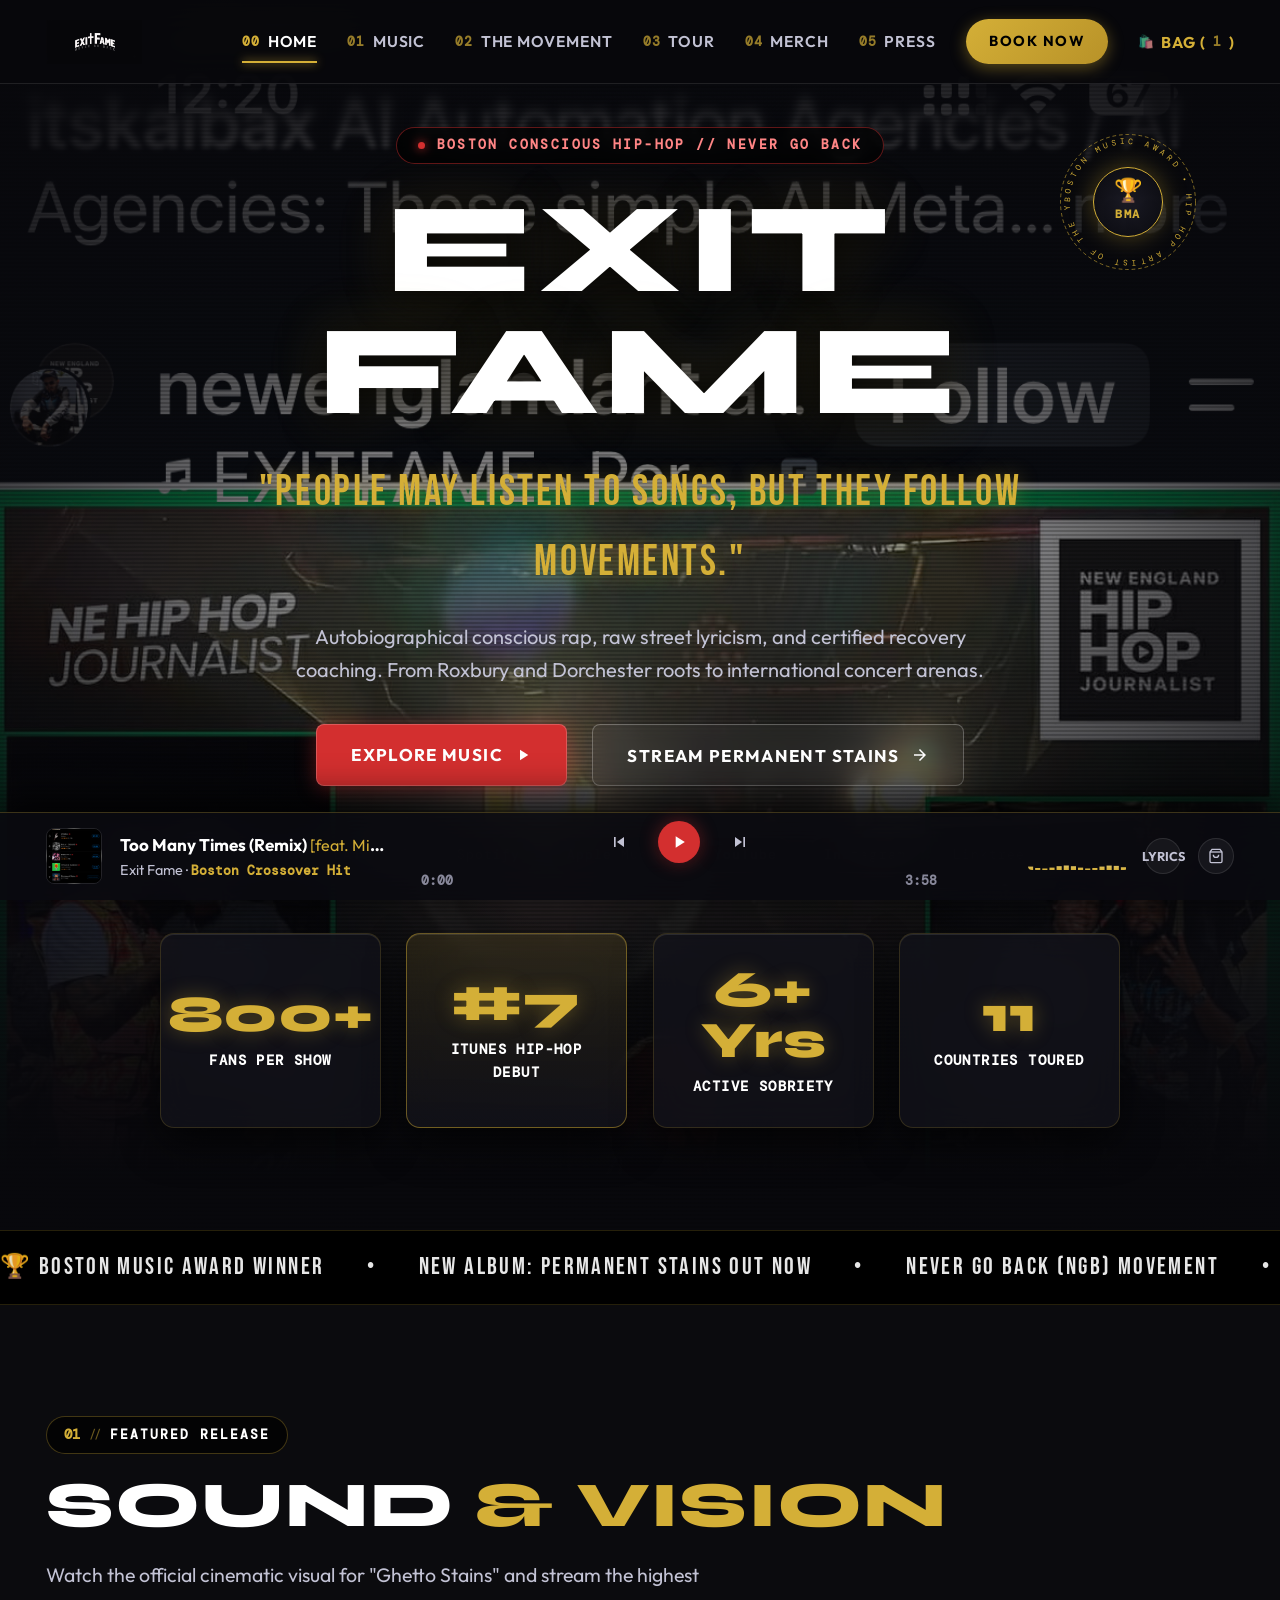
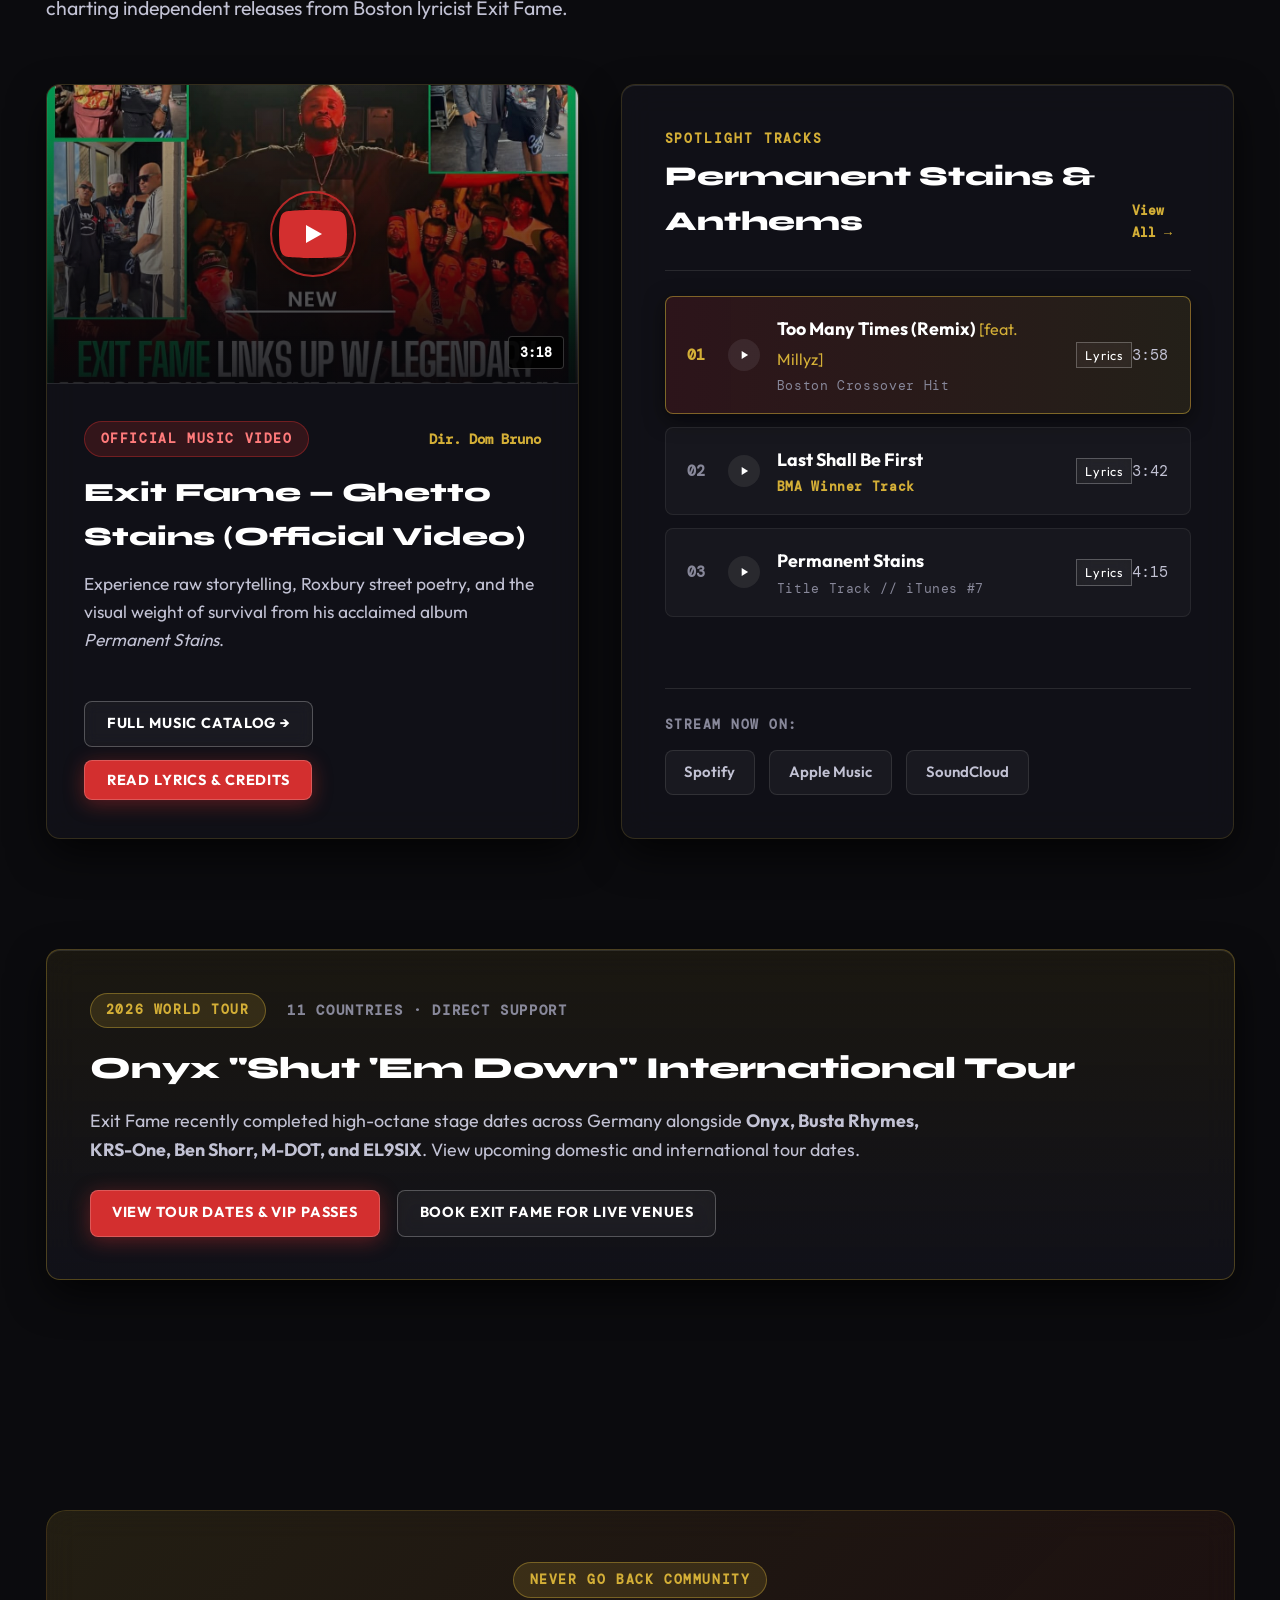
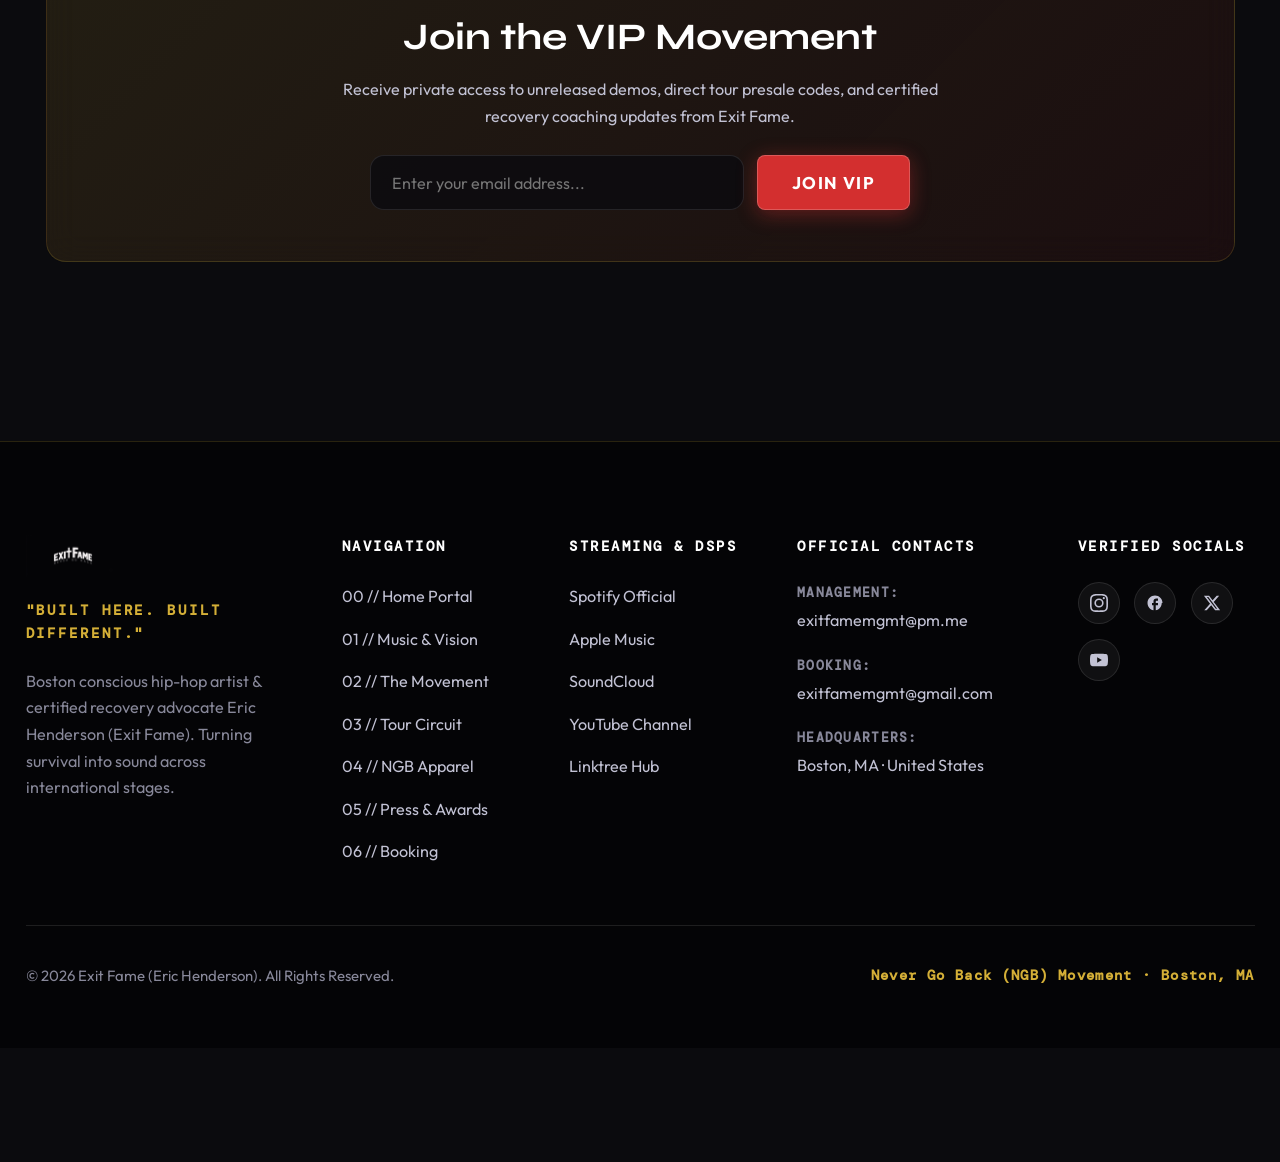
==== commit 0ca1f551: "feat(mobile): optimize responsiveness, touch targets, mobile bag header trigger, audio dock scrubber" ====
--- a/artist-site/index.html
+++ b/artist-site/index.html
@@ -55,6 +55,9 @@
       </nav>
 
       <div class="header-actions-mobile">
+        <button class="mobile-bag-btn" onclick="openCart()" aria-label="Open Shopping Bag">
+          <span>🛍️</span><span class="mobile-cart-badge" id="mobile-cart-badge">1</span>
+        </button>
         <button class="mobile-nav-toggle" id="mobile-nav-btn" aria-label="Toggle Menu">
           <span class="bar"></span>
           <span class="bar"></span>
--- a/artist-site/style.css
+++ b/artist-site/style.css
@@ -2981,26 +2981,75 @@
   letter-spacing: 0.12em;
 }
 
+/* --- Header Actions Mobile --- */
+.header-actions-mobile {
+  display: none;
+  align-items: center;
+  gap: 0.75rem;
+}
+
+.mobile-bag-btn {
+  display: inline-flex;
+  align-items: center;
+  gap: 0.35rem;
+  padding: 0.4rem 0.85rem;
+  background: rgba(212, 175, 55, 0.15);
+  border: 1px solid rgba(212, 175, 55, 0.4);
+  border-radius: var(--border-radius-full);
+  color: var(--accent-gold);
+  font-family: var(--font-mono);
+  font-size: 0.82rem;
+  font-weight: 700;
+  cursor: pointer;
+  transition: all 0.2s ease;
+}
+
+.mobile-bag-btn:hover {
+  background: var(--accent-gold);
+  color: #000;
+}
+
+.mobile-cart-badge {
+  background: var(--accent-crimson);
+  color: #fff;
+  border-radius: 50%;
+  width: 18px;
+  height: 18px;
+  display: inline-flex;
+  align-items: center;
+  justify-content: center;
+  font-size: 0.7rem;
+  font-weight: 800;
+  line-height: 1;
+}
+
 /* --- Scroll Reveal Animations --- */
 .reveal {
-  opacity: 0;
-  transform: translateY(35px);
-  transition: opacity 0.8s cubic-bezier(0.16, 1, 0.3, 1), transform 0.8s cubic-bezier(0.16, 1, 0.3, 1);
-}
-
-.reveal.visible {
-  opacity: 1;
-  transform: translateY(0);
-}
-
-/* --- Responsive Media Queries --- */
-@media (max-width: 1100px) {
+  opacity: 1 !important;
+  transform: none !important;
+}
+
+/* ==========================================================================
+   RESPONSIVE MEDIA QUERIES (DESKTOP -> TABLET -> MOBILE -> NARROW)
+   ========================================================================== */
+
+@media (max-width: 1200px) {
+  .hero-title {
+    font-size: clamp(3.8rem, 9vw, 6.5rem);
+  }
+}
+
+@media (max-width: 1024px) {
   .footer-columns-grid {
     grid-template-columns: 1fr 1fr;
     gap: 2.5rem;
   }
   .brand-col {
     grid-column: span 2;
+  }
+  .story-layout {
+    grid-template-columns: 1.2fr 1fr;
+    gap: 2rem;
   }
 }
 
@@ -3020,6 +3069,7 @@
 
   .merch-grid {
     grid-template-columns: repeat(2, 1fr);
+    gap: 1.5rem;
   }
 
   .press-logo-flex {
@@ -3038,20 +3088,17 @@
 
   .hero-stats {
     grid-template-columns: repeat(2, 1fr);
-  }
-
-  .dock-container {
-    grid-template-columns: 1fr 1.5fr;
-  }
-
-  .dock-actions-right {
-    display: none;
+    gap: 1rem;
   }
 }
 
 @media (max-width: 768px) {
   html {
-    font-size: 16px;
+    font-size: 15px;
+  }
+
+  body {
+    padding-bottom: calc(var(--dock-height) + 2rem);
   }
 
   .nav-links {
@@ -3062,71 +3109,441 @@
     display: flex;
   }
 
+  .main-header {
+    height: 64px;
+    background: rgba(8, 8, 12, 0.95);
+  }
+
+  .nav-logo {
+    height: 36px;
+  }
+
+  .mobile-drawer {
+    top: 64px;
+    height: calc(100vh - 64px);
+    background: rgba(8, 8, 12, 0.98);
+    backdrop-filter: blur(28px);
+    -webkit-backdrop-filter: blur(28px);
+  }
+
+  .mobile-link {
+    font-size: 1.35rem;
+    padding: 0.65rem 0;
+  }
+
+  /* Hero Adjustments on Mobile */
+  .hero-section {
+    min-height: auto;
+    padding: calc(var(--header-height) + 2rem) 1rem 4.5rem;
+  }
+
+  .hero-title {
+    font-size: clamp(3rem, 13vw, 5.2rem);
+    letter-spacing: 0.02em;
+    margin-bottom: 1rem;
+    word-break: break-word;
+  }
+
+  .hero-tagline {
+    font-size: clamp(1.15rem, 4.2vw, 1.6rem);
+    margin-bottom: 1rem;
+  }
+
+  .hero-subtext {
+    font-size: 0.98rem;
+    line-height: 1.6;
+    margin-bottom: 1.75rem;
+  }
+
+  .hero-actions {
+    flex-direction: column;
+    width: 100%;
+    gap: 0.85rem;
+    margin-bottom: 2.25rem;
+  }
+
+  .hero-actions .btn {
+    width: 100%;
+    padding: 0.95rem 1.5rem;
+    font-size: 0.95rem;
+  }
+
   .hero-badge-container {
-    top: calc(var(--header-height) + 1rem);
-    right: 1rem;
-    width: 110px;
-    height: 110px;
+    top: calc(var(--header-height) + 0.5rem);
+    right: 0.75rem;
+    width: 85px;
+    height: 85px;
+    opacity: 0.9;
   }
 
   .badge-center {
-    width: 52px;
-    height: 52px;
+    width: 44px;
+    height: 44px;
   }
 
   .trophy-icon {
+    font-size: 0.9rem;
+  }
+
+  .badge-year {
+    font-size: 0.55rem;
+  }
+
+  .hero-stats {
+    grid-template-columns: repeat(2, 1fr);
+    gap: 0.85rem;
+  }
+
+  .stat-card {
+    padding: 1.15rem 0.85rem;
+  }
+
+  .stat-num {
+    font-size: 2rem;
+  }
+
+  .stat-lbl {
+    font-size: 0.75rem;
+  }
+
+  /* Section Padding */
+  .section-container {
+    padding: 4rem 1rem;
+  }
+
+  .section-title {
+    font-size: clamp(2rem, 8vw, 2.8rem);
+  }
+
+  .section-lead {
     font-size: 1rem;
   }
 
-  .badge-year {
-    font-size: 0.6rem;
+  /* Subpage Hero */
+  .page-hero {
+    padding: calc(var(--header-height) + 2rem) 1rem 3rem;
+  }
+
+  .page-hero-title {
+    font-size: clamp(2.4rem, 9vw, 3.4rem);
+  }
+
+  .page-hero-subtitle {
+    font-size: 1rem;
+  }
+
+  /* Tracklist Rows */
+  .playlist-track {
+    padding: 0.85rem 0.75rem;
+    gap: 0.75rem;
+  }
+
+  .track-info-row .track-title {
+    font-size: 0.92rem;
+  }
+
+  .track-info-row .track-tag {
+    font-size: 0.72rem;
+  }
+
+  .streaming-platforms-hub {
+    flex-direction: column;
+    align-items: flex-start;
+    gap: 0.75rem;
+  }
+
+  .sph-links {
+    width: 100%;
+    display: grid;
+    grid-template-columns: repeat(2, 1fr);
+    gap: 0.5rem;
+  }
+
+  .platform-chip {
+    width: 100%;
+    justify-content: center;
+    font-size: 0.8rem;
+    padding: 0.55rem;
+  }
+
+  /* Merch Filter Scroll Bar */
+  .merch-filter-bar {
+    justify-content: flex-start;
+    overflow-x: auto;
+    flex-wrap: nowrap;
+    -webkit-overflow-scrolling: touch;
+    padding: 0.25rem 0.25rem 0.75rem;
+    scrollbar-width: none;
+  }
+  .merch-filter-bar::-webkit-scrollbar {
+    display: none;
+  }
+
+  .merch-filter-btn {
+    white-space: nowrap;
+    padding: 0.5rem 1rem;
+    font-size: 0.78rem;
+    flex-shrink: 0;
   }
 
   .merch-grid {
-    grid-template-columns: 1fr;
-  }
-
-  .modal-body {
-    grid-template-columns: 1fr;
-  }
-
-  .contact-card {
-    padding: 2rem 1.5rem;
-  }
-
-  .contact-form-wrapper {
-    padding: 1.5rem;
-  }
-
-  .footer-columns-grid {
-    grid-template-columns: 1fr;
-  }
-
-  .brand-col {
-    grid-column: span 1;
-  }
-
-  .dock-container {
-    grid-template-columns: 1fr;
-    gap: 0.5rem;
-    padding: 0 1rem;
-  }
-
-  .dock-meta {
-    display: none;
-  }
-
-  .dock-scrubber-row {
-    max-width: 100%;
-  }
-
+    grid-template-columns: repeat(2, 1fr);
+    gap: 1rem;
+  }
+
+  .product-meta h4 {
+    font-size: 0.92rem;
+  }
+
+  .product-price {
+    font-size: 1rem;
+  }
+
+  /* Timeline on Mobile */
+  .timeline-tree {
+    padding-left: 1.5rem;
+    gap: 1.75rem;
+  }
+
+  .timeline-tree::before {
+    left: 12px;
+  }
+
+  .timeline-marker {
+    left: -1.5rem;
+    width: 48px;
+    height: 26px;
+  }
+
+  .t-year {
+    font-size: 0.75rem;
+  }
+
+  .timeline-card {
+    padding: 1.25rem 1rem;
+  }
+
+  .timeline-card h4 {
+    font-size: 1.15rem;
+  }
+
+  .timeline-card p {
+    font-size: 0.92rem;
+  }
+
+  /* Tour Rows on Mobile */
   .tour-row {
     grid-template-columns: 1fr;
     gap: 1rem;
+    padding: 1.25rem 1rem;
+  }
+
+  .tour-date-chip {
+    width: 65px;
+    height: 65px;
+  }
+
+  .tour-venue-info .tour-city {
+    font-size: 1.25rem;
   }
 
   .tour-action-wrap {
     grid-column: span 1;
+    width: 100%;
+  }
+
+  .tour-action-wrap .btn {
+    width: 100%;
+  }
+
+  /* Ticket Tiers */
+  .ticket-tiers-grid {
+    grid-template-columns: 1fr;
+    gap: 1.5rem;
+  }
+
+  .tier-card {
+    padding: 1.75rem 1.25rem;
+  }
+
+  /* Contact / Booking Card */
+  .contact-card {
+    padding: 1.75rem 1rem;
+    gap: 2rem;
+  }
+
+  .contact-form-wrapper {
+    padding: 1.25rem 1rem;
+  }
+
+  .form-group input,
+  .form-group select,
+  .form-group textarea {
+    font-size: 16px !important; /* Prevents auto zoom in iOS Safari */
+  }
+
+  /* Footer */
+  .footer-columns-grid {
+    grid-template-columns: 1fr;
+    gap: 2rem;
+  }
+
+  .brand-col {
+    grid-column: span 1;
+  }
+
+  /* --- Persistent Bottom Audio Dock Mobile --- */
+  .persistent-audio-dock {
+    height: 72px;
+    padding: 0;
+  }
+
+  .dock-container {
+    height: 100%;
+    grid-template-columns: auto 1fr auto;
+    gap: 0.65rem;
+    padding: 0 0.85rem;
+    align-items: center;
+    position: relative;
+  }
+
+  .dock-meta {
+    display: flex;
+    align-items: center;
+    gap: 0.5rem;
+    max-width: 130px;
+  }
+
+  .dock-art-wrap {
+    width: 40px;
+    height: 40px;
+    flex-shrink: 0;
+  }
+
+  .dock-vinyl {
+    display: none;
+  }
+
+  .dock-info {
+    overflow: hidden;
+  }
+
+  .dock-title {
+    font-size: 0.78rem;
+    white-space: nowrap;
+    overflow: hidden;
+    text-overflow: ellipsis;
+    display: block;
+    max-width: 85px;
+  }
+
+  .dock-artist {
+    display: none;
+  }
+
+  .dock-controls-center {
+    display: flex;
+    flex-direction: column;
+    align-items: center;
+    justify-content: center;
+  }
+
+  .dock-btns {
+    gap: 0.6rem;
+  }
+
+  .dock-play-btn {
+    width: 38px;
+    height: 38px;
+  }
+
+  .dock-play-btn svg {
+    width: 18px;
+    height: 18px;
+  }
+
+  .dock-btn-icon {
+    width: 28px;
+    height: 28px;
+  }
+
+  .dock-btn-icon svg {
+    width: 16px;
+    height: 16px;
+  }
+
+  .dock-scrubber-row {
+    position: absolute;
+    top: 0;
+    left: 0;
+    width: 100%;
+    padding: 0;
+    margin: 0;
+    height: 3px;
+  }
+
+  .dock-scrubber-row .dock-time {
+    display: none;
+  }
+
+  .dock-progress-track {
+    height: 3px;
+    border-radius: 0;
+  }
+
+  .dock-actions-right {
+    display: flex;
+    align-items: center;
+    gap: 0.4rem;
+  }
+
+  .player-visualizer-wrap {
+    display: none;
+  }
+
+  .dock-dsp-btn {
+    padding: 0.4rem 0.65rem;
+    font-size: 0.72rem;
+  }
+
+  /* Cart Drawer Mobile */
+  .cart-drawer {
+    width: 100%;
+    max-width: 100vw;
+    right: -100vw;
+  }
+
+  /* Modals Mobile */
+  .modal-card {
+    width: 94vw;
+    max-height: 88vh;
+    padding: 1.25rem;
+    border-radius: 14px;
+  }
+
+  .toast-container {
+    right: 0.75rem;
+    left: 0.75rem;
+    bottom: calc(var(--dock-height) + 1rem);
+  }
+
+  .toast-msg {
+    font-size: 0.88rem;
+    padding: 0.75rem 1rem;
+  }
+}
+
+@media (max-width: 440px) {
+  .merch-grid {
+    grid-template-columns: 1fr;
+  }
+
+  .hero-stats {
+    grid-template-columns: repeat(2, 1fr);
+  }
+
+  .dock-title {
+    max-width: 65px;
   }
 }
 
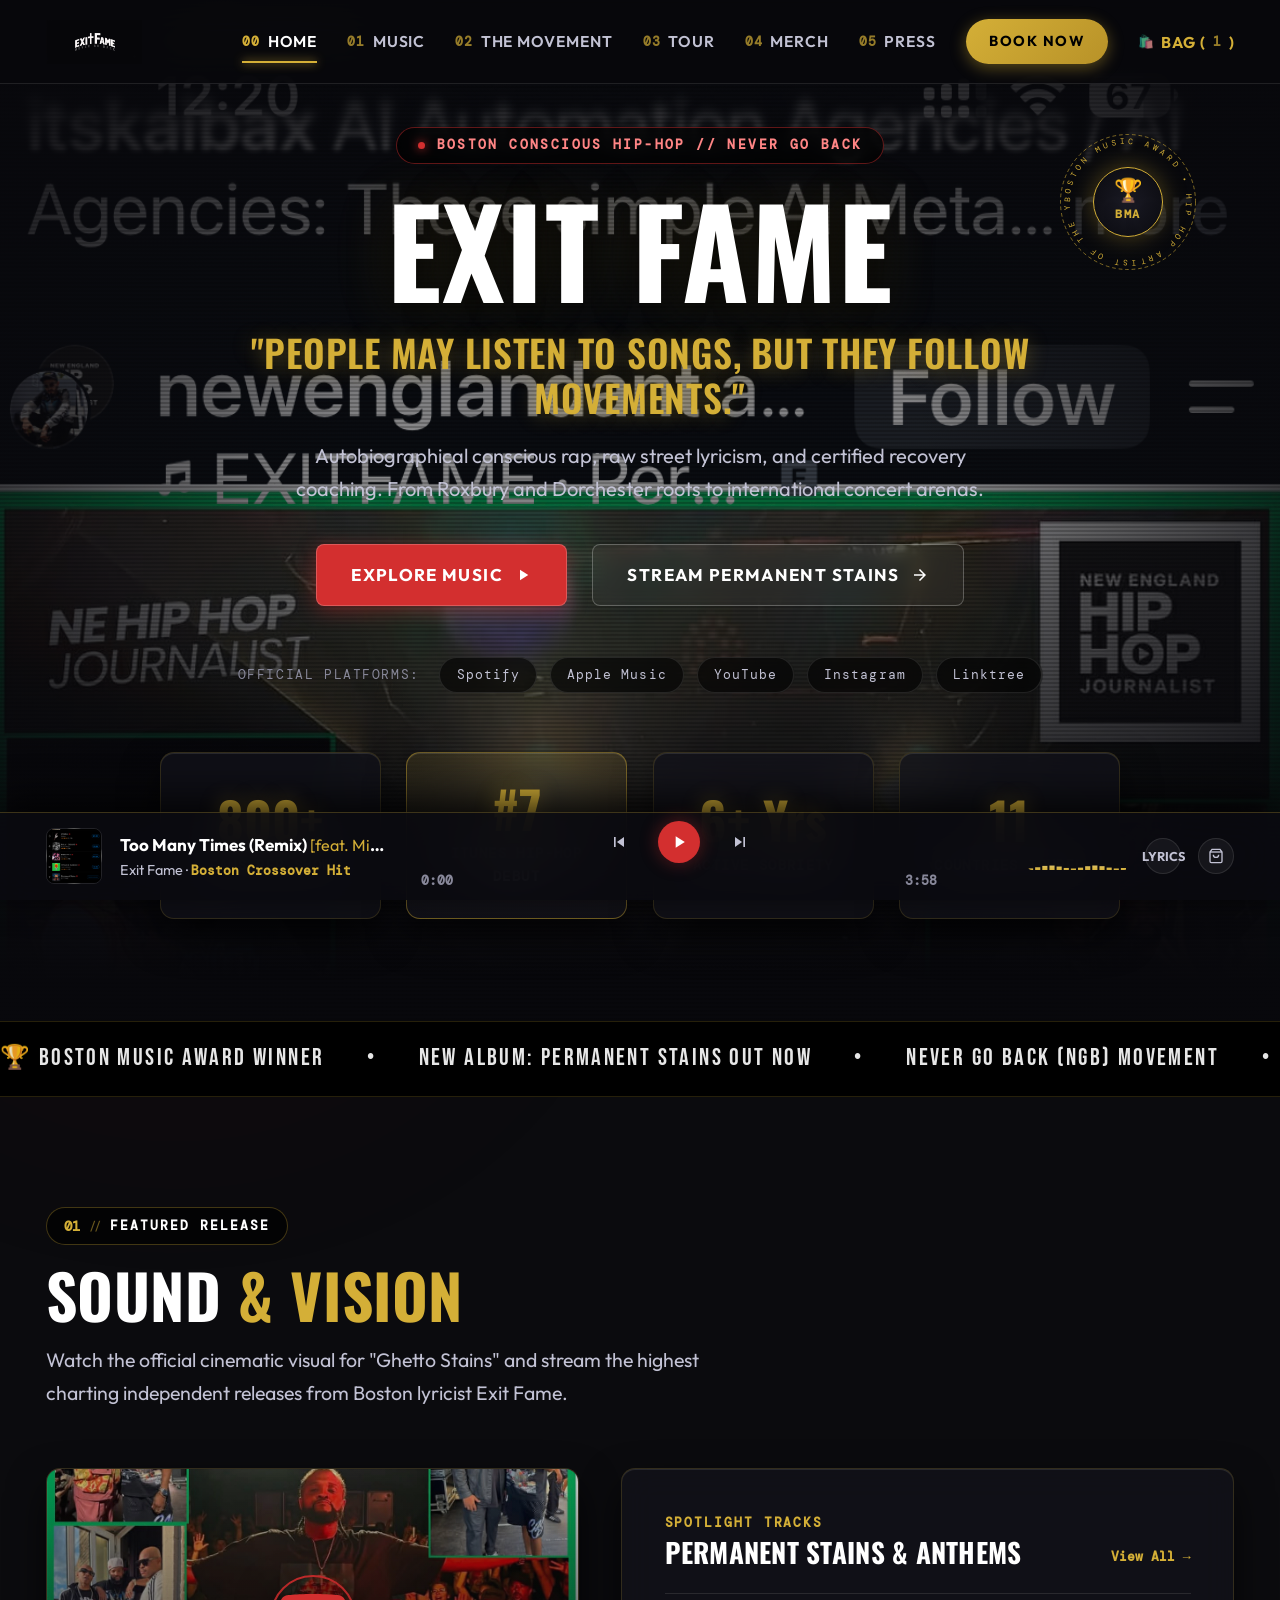
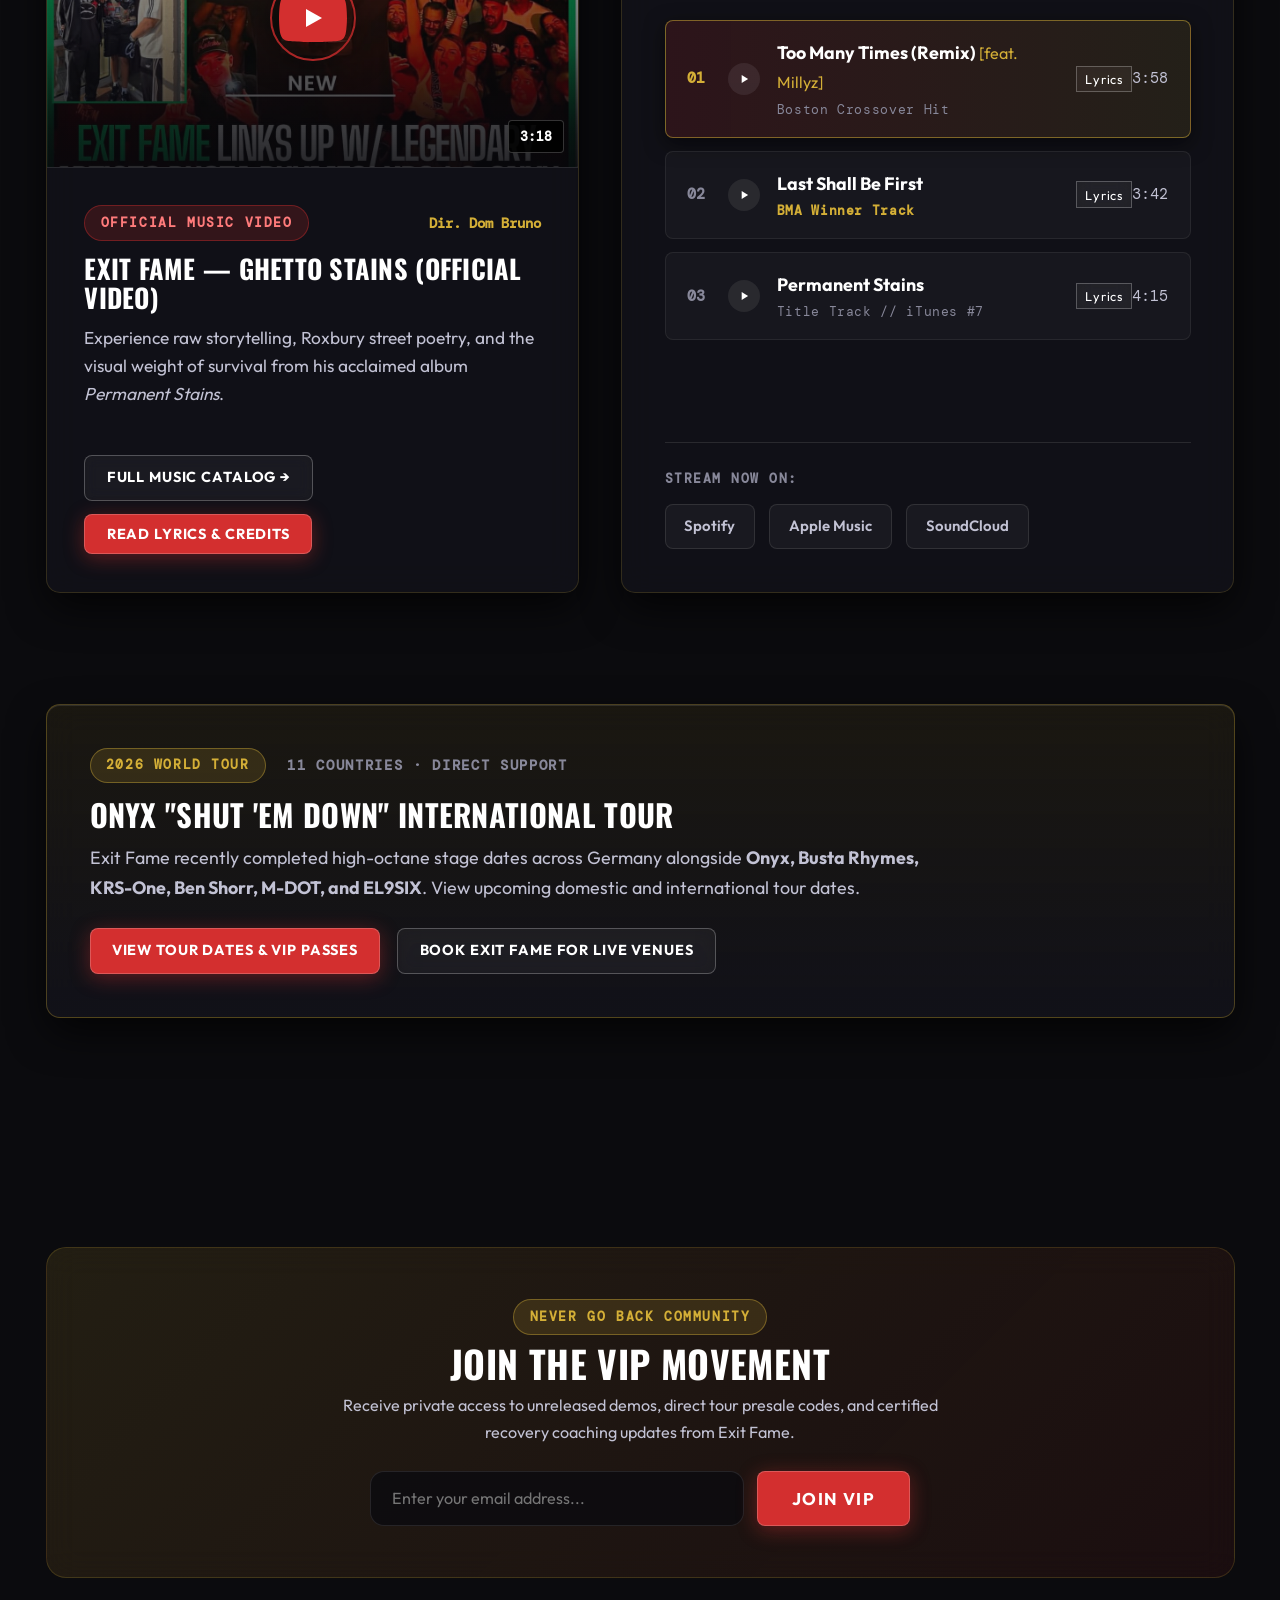
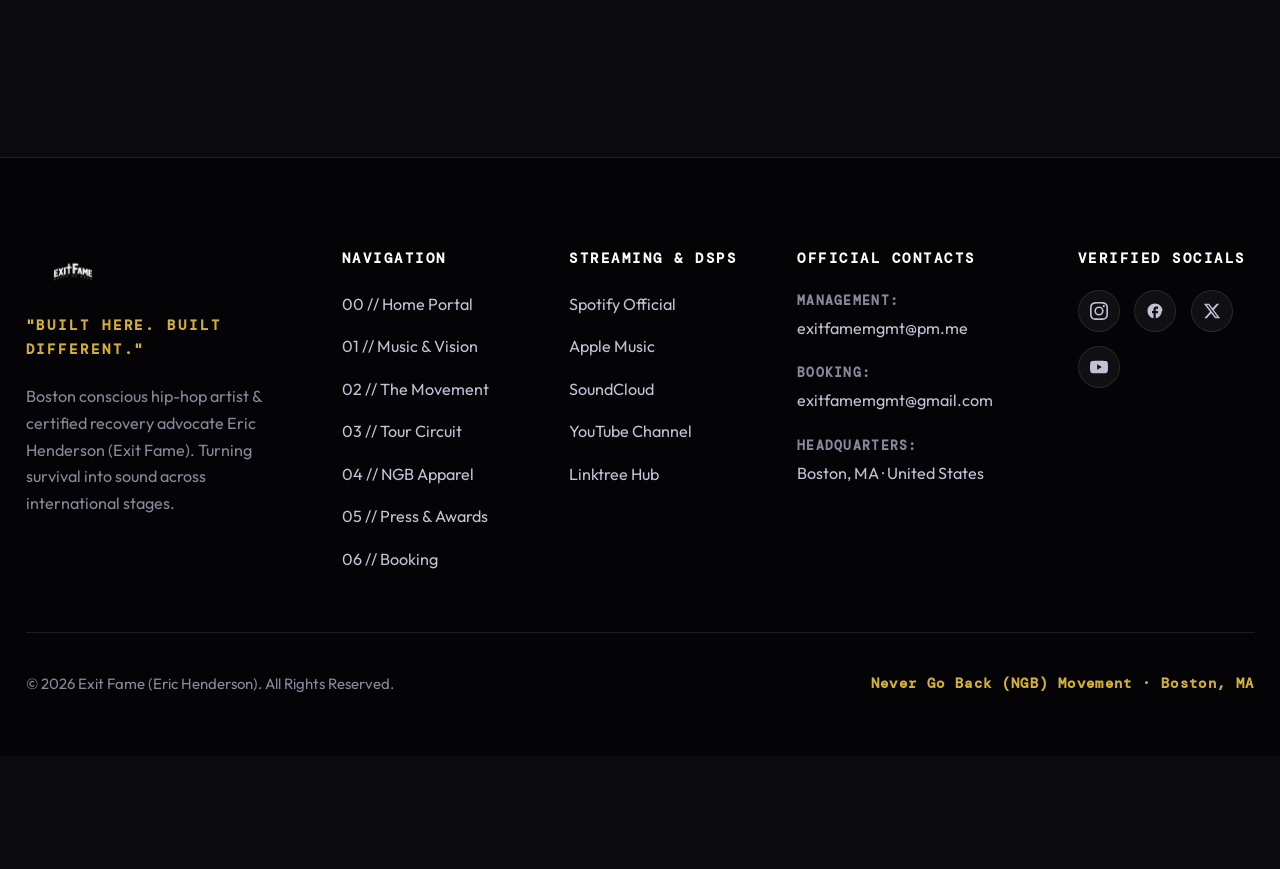
==== commit def9b2b7: "style(typography): switch display headers to Oswald and Bebas Neue, refine line-heights, and optimiz" ====
--- a/artist-site/index.html
+++ b/artist-site/index.html
@@ -9,7 +9,7 @@
   <!-- Google Fonts -->
   <link rel="preconnect" href="https://fonts.googleapis.com">
   <link rel="preconnect" href="https://fonts.gstatic.com" crossorigin>
-  <link href="https://fonts.googleapis.com/css2?family=Bebas+Neue&family=DM+Mono:ital,wght@0,300;0,400;0,500;1,300;1,400;1,500&family=Outfit:wght@300;400;500;600;700;800;900&family=Syne:wght@700;800&display=swap" rel="stylesheet">
+  <link href="https://fonts.googleapis.com/css2?family=Anton&family=Bebas+Neue&family=DM+Mono:ital,wght@0,300;0,400;0,500;1,300;1,400;1,500&family=Oswald:wght@500;600;700&family=Outfit:wght@300;400;500;600;700;800;900&display=swap" rel="stylesheet">
   
   <!-- Stylesheets -->
   <link rel="stylesheet" href="style.css">
--- a/artist-site/style.css
+++ b/artist-site/style.css
@@ -38,9 +38,9 @@
   --border-glass-hover: rgba(212, 175, 55, 0.45);
   --border-crimson: rgba(211, 47, 47, 0.35);
 
-  /* Typography Families */
-  --font-display: 'Syne', sans-serif;
-  --font-headline: 'Bebas Neue', sans-serif;
+  /* Typography Families (Tall, Condensed, Bold Display Hierarchy) */
+  --font-display: 'Oswald', 'Bebas Neue', sans-serif;
+  --font-headline: 'Bebas Neue', 'Oswald', sans-serif;
   --font-body: 'Outfit', sans-serif;
   --font-mono: 'DM Mono', monospace;
 
@@ -70,6 +70,17 @@
   scroll-behavior: smooth;
   font-size: 17px; /* Scaled up for optimal legibility */
   background-color: #0b0b0e;
+}
+
+/* Global Headings: Tall, Bold, Natural Condensed Display */
+h1, h2, h3, h4, h5, h6 {
+  font-family: var(--font-display);
+  font-weight: 700;
+  text-transform: uppercase;
+  letter-spacing: 0.01em;
+  line-height: 1.08;
+  color: var(--text-primary);
+  transform: none !important;
 }
 
 body {
@@ -421,13 +432,13 @@
 
 .section-title {
   font-family: var(--font-display);
-  font-size: clamp(2.5rem, 5vw, 3.8rem);
-  font-weight: 800;
+  font-size: clamp(2.2rem, 5vw, 3.6rem);
+  font-weight: 700;
   text-transform: uppercase;
-  letter-spacing: 0.02em;
+  letter-spacing: 0.01em;
   color: var(--text-primary);
-  line-height: 1.1;
-  margin-bottom: 1rem;
+  line-height: 1.08;
+  margin-bottom: 0.85rem;
 }
 
 .section-title span {
@@ -491,12 +502,13 @@
 
 .page-hero-title {
   font-family: var(--font-display);
-  font-size: clamp(2.8rem, 6vw, 4.8rem);
-  font-weight: 800;
+  font-size: clamp(2.5rem, 6vw, 4.4rem);
+  font-weight: 700;
   text-transform: uppercase;
-  line-height: 1;
+  line-height: 1.05;
+  letter-spacing: 0.01em;
   color: #ffffff;
-  margin-bottom: 1rem;
+  margin-bottom: 0.85rem;
   text-shadow: 0 4px 30px rgba(0, 0, 0, 0.8);
 }
 
@@ -912,23 +924,26 @@
 
 .hero-title {
   font-family: var(--font-display);
-  font-size: clamp(4.2rem, 10vw, 8.5rem);
-  font-weight: 800;
+  font-size: clamp(3.6rem, 9.5vw, 7.5rem);
+  font-weight: 700;
   text-transform: uppercase;
-  letter-spacing: 0.04em;
-  line-height: 0.95;
+  letter-spacing: 0.01em;
+  line-height: 0.98;
   color: #ffffff;
   text-shadow: 0 6px 40px rgba(0, 0, 0, 0.9), 0 0 60px rgba(212, 175, 55, 0.2);
-  margin-bottom: 1.5rem;
+  margin-bottom: 1.25rem;
+  word-break: break-word;
 }
 
 .hero-tagline {
-  font-family: var(--font-headline);
-  font-size: clamp(1.6rem, 3.5vw, 2.5rem);
-  color: var(--accent-gold);
-  letter-spacing: 0.06em;
+  font-family: var(--font-display);
+  font-size: clamp(1.35rem, 3.2vw, 2.2rem);
+  font-weight: 600;
+  color: var(--accent-gold);
+  letter-spacing: 0.02em;
   text-transform: uppercase;
-  margin-bottom: 1.25rem;
+  margin-bottom: 1.15rem;
+  line-height: 1.2;
   text-shadow: 0 2px 20px rgba(212, 175, 55, 0.35);
 }
 
@@ -3131,22 +3146,33 @@
     padding: 0.65rem 0;
   }
 
+  /* Mobile Typography & Spacing Polish */
+  h1, h2, h3, h4, .hero-title, .section-title, .page-hero-title, .tour-headline-card h3 {
+    letter-spacing: -0.01em !important;
+    word-break: break-word;
+    font-stretch: normal !important;
+    transform: none !important;
+  }
+
   /* Hero Adjustments on Mobile */
   .hero-section {
     min-height: auto;
-    padding: calc(var(--header-height) + 2rem) 1rem 4.5rem;
+    padding: calc(var(--header-height) + 1.5rem) 1rem 4rem;
   }
 
   .hero-title {
-    font-size: clamp(3rem, 13vw, 5.2rem);
-    letter-spacing: 0.02em;
-    margin-bottom: 1rem;
+    font-size: clamp(2.75rem, 12.5vw, 4.4rem);
+    line-height: 1.02;
+    letter-spacing: -0.02em !important;
+    margin-bottom: 0.85rem;
     word-break: break-word;
   }
 
   .hero-tagline {
-    font-size: clamp(1.15rem, 4.2vw, 1.6rem);
-    margin-bottom: 1rem;
+    font-size: clamp(1.1rem, 4vw, 1.45rem);
+    line-height: 1.22;
+    letter-spacing: 0em !important;
+    margin-bottom: 0.85rem;
   }
 
   .hero-subtext {
@@ -3212,7 +3238,9 @@
   }
 
   .section-title {
-    font-size: clamp(2rem, 8vw, 2.8rem);
+    font-size: clamp(1.9rem, 7.5vw, 2.5rem);
+    line-height: 1.08;
+    letter-spacing: -0.01em !important;
   }
 
   .section-lead {
@@ -3225,11 +3253,19 @@
   }
 
   .page-hero-title {
-    font-size: clamp(2.4rem, 9vw, 3.4rem);
+    font-size: clamp(2.1rem, 8vw, 3rem);
+    line-height: 1.05;
+    letter-spacing: -0.01em !important;
   }
 
   .page-hero-subtitle {
     font-size: 1rem;
+  }
+
+  .tour-headline-card h3 {
+    font-size: clamp(1.4rem, 5vw, 1.85rem);
+    line-height: 1.12;
+    letter-spacing: -0.01em !important;
   }
 
   /* Tracklist Rows */
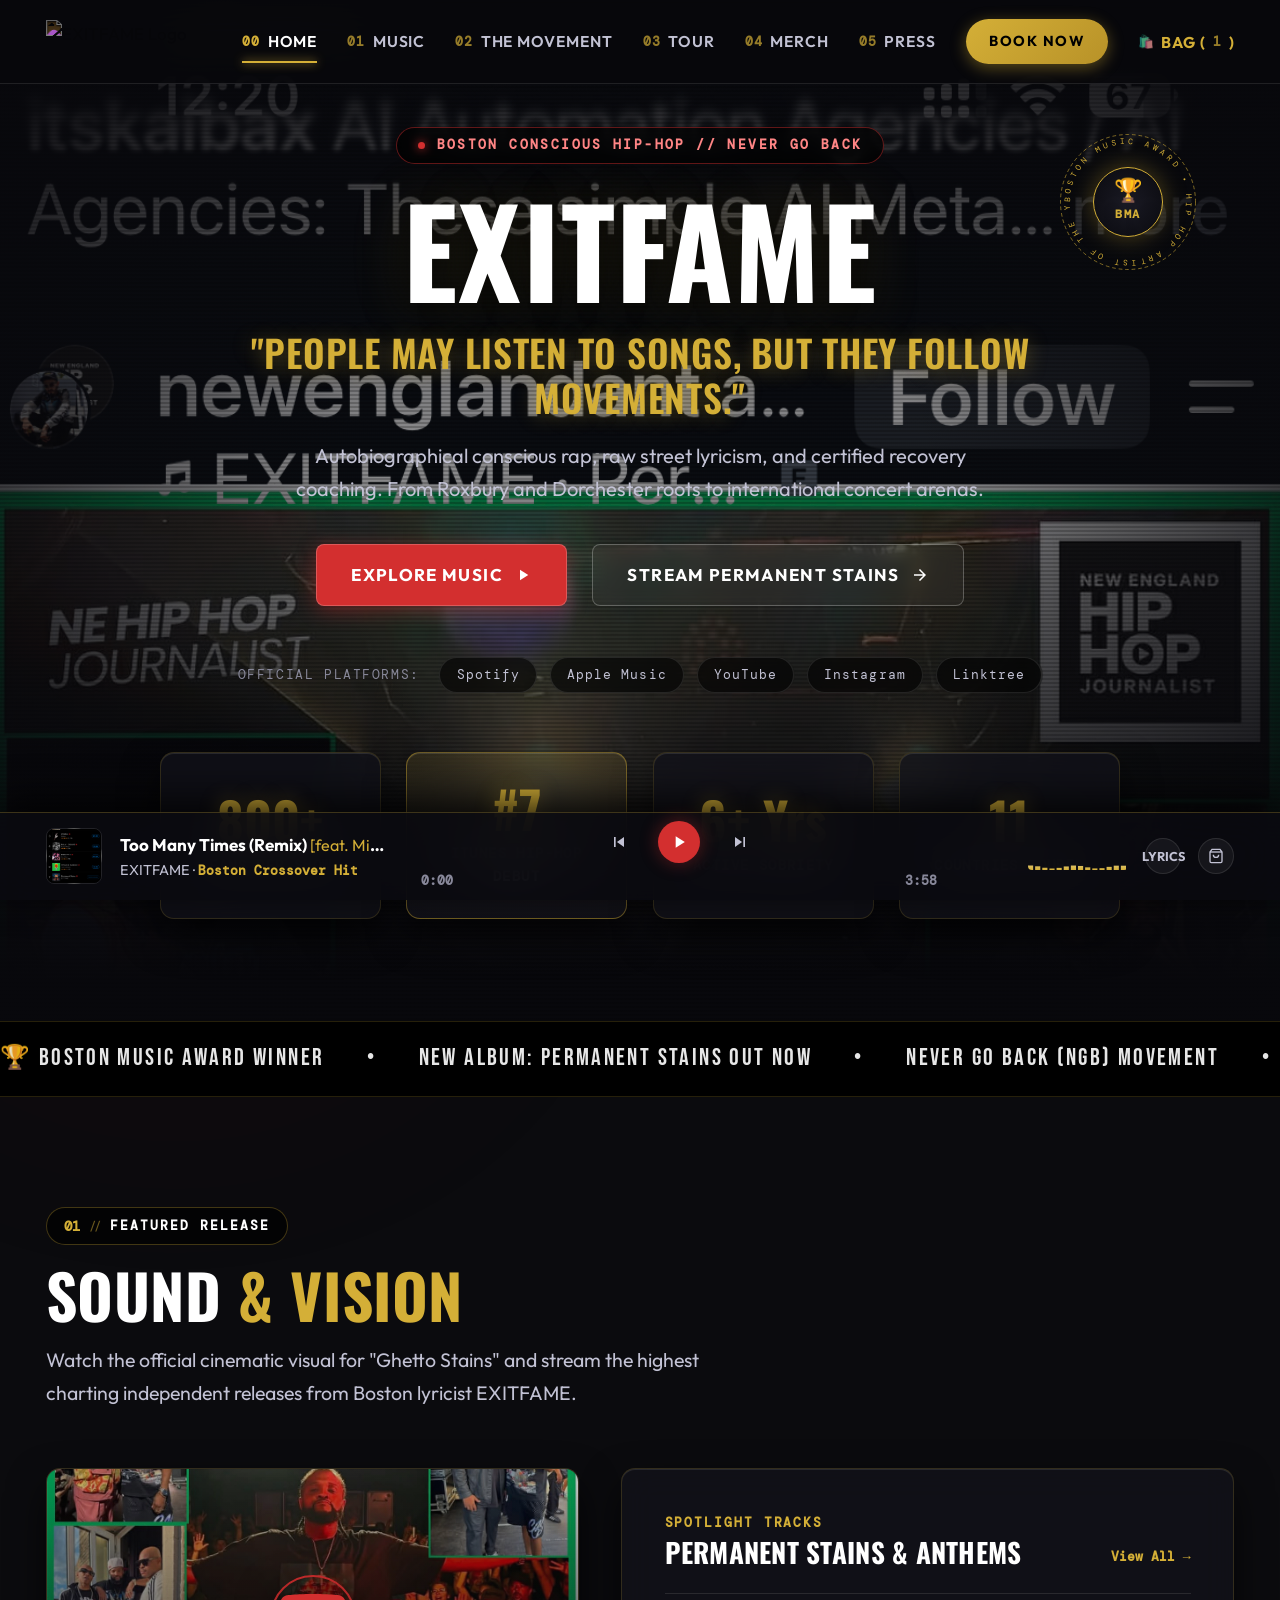
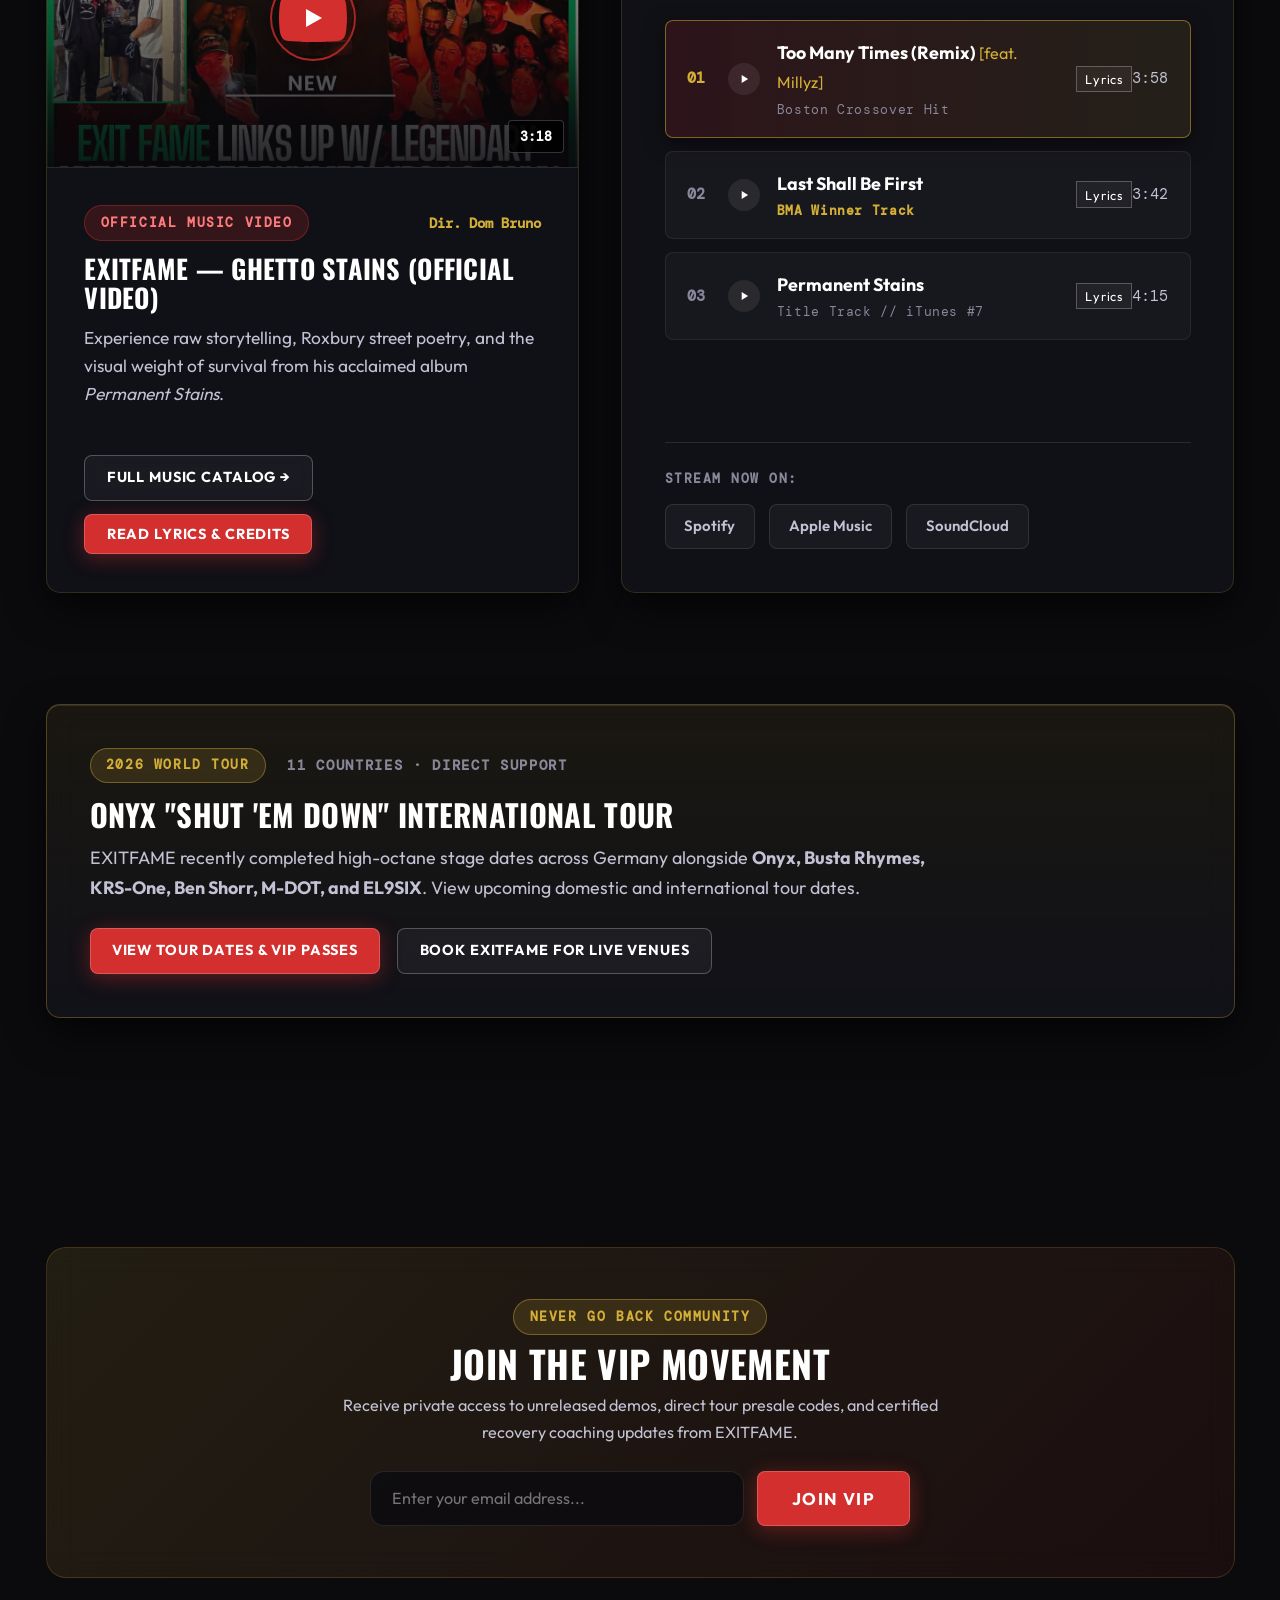
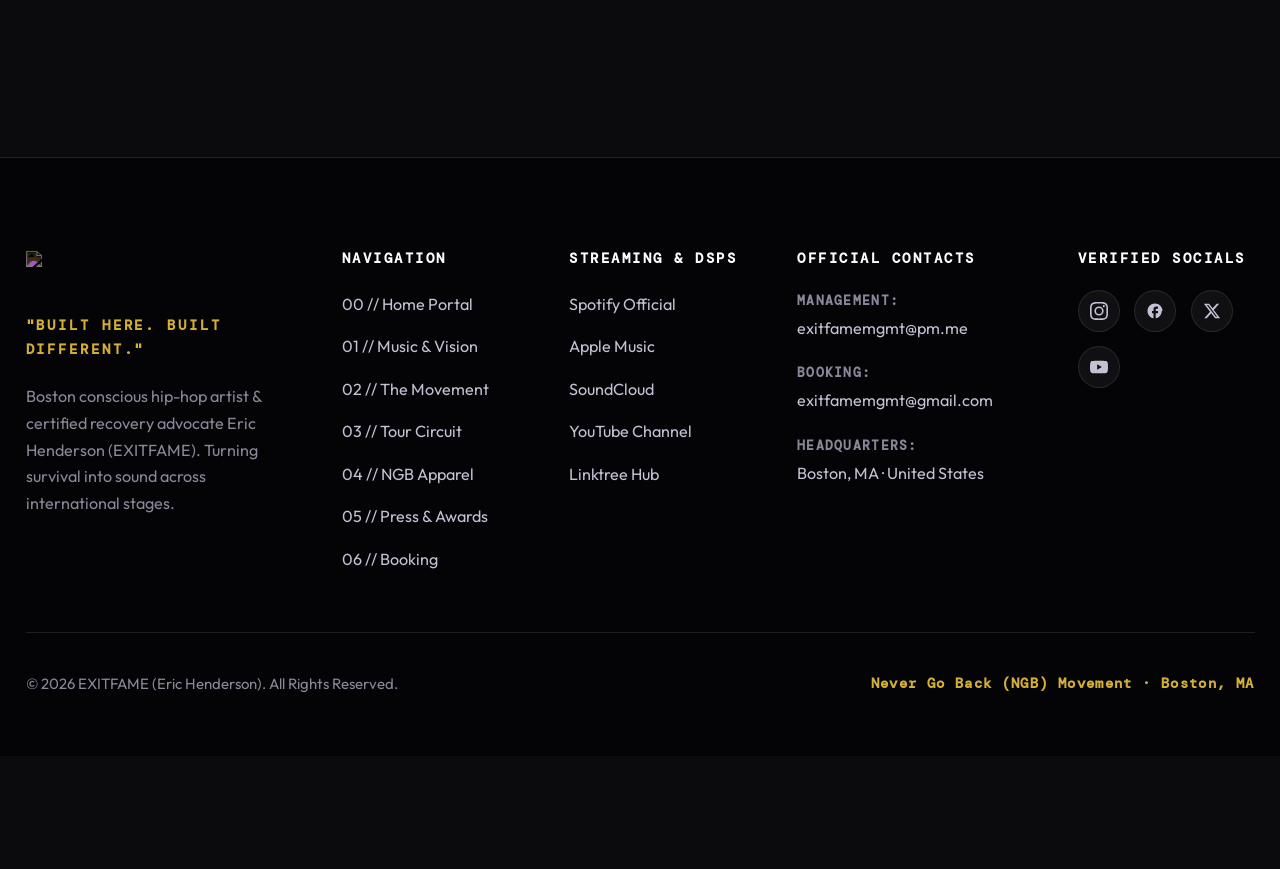
==== commit 27bc5f08: "style(brand): remove space from brand name to strictly read EXITFAME across entire site and update l" ====
--- a/artist-site/index.html
+++ b/artist-site/index.html
@@ -3,8 +3,8 @@
 <head>
   <meta charset="UTF-8">
   <meta name="viewport" content="width=device-width, initial-scale=1.0">
-  <title>EXIT FAME — Official Artist Portal | Never Go Back (NGB)</title>
-  <meta name="description" content="Official portal for Boston conscious rap artist, lyricist, and recovery advocate Exit Fame (Eric Henderson). Featured music videos, tour routing, and NGB movement.">
+  <title>EXITFAME — Official Artist Portal | Never Go Back (NGB)</title>
+  <meta name="description" content="Official portal for Boston conscious rap artist, lyricist, and recovery advocate EXITFAME (Eric Henderson). Featured music videos, tour routing, and NGB movement.">
   
   <!-- Google Fonts -->
   <link rel="preconnect" href="https://fonts.googleapis.com">
@@ -36,8 +36,8 @@
   <header class="main-header" id="navbar">
     <div class="header-container">
       <div class="brand-logo-img-wrapper">
-        <a href="index.html" class="brand-link" aria-label="Exit Fame Home">
-          <img src="exit fame logo.png" alt="Exit Fame Logo" class="nav-logo">
+        <a href="index.html" class="brand-link" aria-label="EXITFAME Home">
+          <img src="exitfame logo.png" alt="EXITFAME Logo" class="nav-logo">
         </a>
       </div>
 
@@ -71,7 +71,7 @@
   <div class="mobile-drawer" id="mobile-drawer">
     <div class="mobile-drawer-inner">
       <div class="mobile-brand">
-        <img src="exit fame logo.png" alt="Exit Fame Logo" class="mobile-logo">
+        <img src="exitfame logo.png" alt="EXITFAME Logo" class="mobile-logo">
       </div>
       <nav class="mobile-nav-links">
         <a href="index.html" class="mobile-link active"><span class="m-num">00</span> Home Portal</a>
@@ -122,7 +122,7 @@
         <span>BOSTON CONSCIOUS HIP-HOP // NEVER GO BACK</span>
       </div>
 
-      <h1 class="hero-title reveal" data-text="EXIT FAME">EXIT FAME</h1>
+      <h1 class="hero-title reveal" data-text="EXITFAME">EXITFAME</h1>
       
       <p class="hero-tagline reveal">"People may listen to songs, but they follow movements."</p>
       <p class="hero-subtext reveal">Autobiographical conscious rap, raw street lyricism, and certified recovery coaching. From Roxbury and Dorchester roots to international concert arenas.</p>
@@ -201,7 +201,7 @@
         <span class="badge-title">FEATURED RELEASE</span>
       </div>
       <h2 class="section-title">Sound <span>&amp; Vision</span></h2>
-      <p class="section-lead">Watch the official cinematic visual for "Ghetto Stains" and stream the highest charting independent releases from Boston lyricist Exit Fame.</p>
+      <p class="section-lead">Watch the official cinematic visual for "Ghetto Stains" and stream the highest charting independent releases from Boston lyricist EXITFAME.</p>
     </div>
 
     <div class="music-grid">
@@ -220,7 +220,7 @@
             <span class="badge badge-crimson">OFFICIAL MUSIC VIDEO</span>
             <span class="video-director">Dir. Dom Bruno</span>
           </div>
-          <h3>Exit Fame — Ghetto Stains (Official Video)</h3>
+          <h3>EXITFAME — Ghetto Stains (Official Video)</h3>
           <p>Experience raw storytelling, Roxbury street poetry, and the visual weight of survival from his acclaimed album <em>Permanent Stains</em>.</p>
           <div style="display:flex; gap:0.75rem; flex-wrap:wrap; margin-top:1rem;">
             <a href="music.html" class="btn btn-sm btn-outline">
@@ -313,10 +313,10 @@
         <span class="th-circuit">11 COUNTRIES · DIRECT SUPPORT</span>
       </div>
       <h3>Onyx "Shut 'Em Down" International Tour</h3>
-      <p>Exit Fame recently completed high-octane stage dates across Germany alongside <strong>Onyx, Busta Rhymes, KRS-One, Ben Shorr, M-DOT, and EL9SIX</strong>. View upcoming domestic and international tour dates.</p>
+      <p>EXITFAME recently completed high-octane stage dates across Germany alongside <strong>Onyx, Busta Rhymes, KRS-One, Ben Shorr, M-DOT, and EL9SIX</strong>. View upcoming domestic and international tour dates.</p>
       <div style="margin-top: 1.5rem; display: flex; gap: 1rem; flex-wrap: wrap;">
         <a href="tour.html" class="btn btn-primary btn-sm">View Tour Dates &amp; VIP Passes</a>
-        <a href="booking.html" class="btn btn-outline btn-sm">Book Exit Fame for Live Venues</a>
+        <a href="booking.html" class="btn btn-outline btn-sm">Book EXITFAME for Live Venues</a>
       </div>
     </div>
   </section>
@@ -326,7 +326,7 @@
     <div class="vip-strip reveal">
       <span class="badge badge-gold">NEVER GO BACK COMMUNITY</span>
       <h2 style="font-family: var(--font-display); font-size: 2.2rem; margin: 0.5rem 0;">Join the VIP Movement</h2>
-      <p style="color: var(--text-secondary); max-width: 600px; margin: 0 auto; font-size: 0.95rem;">Receive private access to unreleased demos, direct tour presale codes, and certified recovery coaching updates from Exit Fame.</p>
+      <p style="color: var(--text-secondary); max-width: 600px; margin: 0 auto; font-size: 0.95rem;">Receive private access to unreleased demos, direct tour presale codes, and certified recovery coaching updates from EXITFAME.</p>
       <form class="vip-form-row" onsubmit="handleVipSubmit(event)">
         <input type="email" id="vip-email-input" class="vip-input" required placeholder="Enter your email address...">
         <button type="submit" class="btn btn-primary btn-glow">Join VIP</button>
@@ -339,9 +339,9 @@
     <div class="footer-container">
       <div class="footer-columns-grid">
         <div class="footer-col brand-col">
-          <img src="exit fame logo.png" alt="Exit Fame Logo" class="footer-logo">
+          <img src="exitfame logo.png" alt="EXITFAME Logo" class="footer-logo">
           <p class="footer-statement">"Built Here. Built Different."</p>
-          <p class="footer-bio-snippet">Boston conscious hip-hop artist &amp; certified recovery advocate Eric Henderson (Exit Fame). Turning survival into sound across international stages.</p>
+          <p class="footer-bio-snippet">Boston conscious hip-hop artist &amp; certified recovery advocate Eric Henderson (EXITFAME). Turning survival into sound across international stages.</p>
         </div>
 
         <div class="footer-col">
@@ -405,7 +405,7 @@
 
       <!-- Bottom Copyright Strip -->
       <div class="footer-bottom-strip">
-        <p class="f-copy">&copy; 2026 Exit Fame (Eric Henderson). All Rights Reserved.</p>
+        <p class="f-copy">&copy; 2026 EXITFAME (Eric Henderson). All Rights Reserved.</p>
         <p class="f-sub">Never Go Back (NGB) Movement · Boston, MA</p>
       </div>
     </div>
@@ -423,7 +423,7 @@
         </div>
         <div class="dock-info">
           <span class="dock-title" id="dock-track-title">Too Many Times (Remix) [feat. Millyz]</span>
-          <span class="dock-artist">Exit Fame · <span class="dock-badge-tag" id="dock-track-tag">Boston Crossover Hit</span></span>
+          <span class="dock-artist">EXITFAME · <span class="dock-badge-tag" id="dock-track-tag">Boston Crossover Hit</span></span>
         </div>
       </div>
 
--- a/artist-site/style.css
+++ b/artist-site/style.css
@@ -1,5 +1,5 @@
 /* ==========================================================================
-   EXIT FAME — OFFICIAL ARTIST WEBSITE STYLESHEET
+   EXITFAME — OFFICIAL ARTIST WEBSITE STYLESHEET
    Design Standard: High-End Cinematic Dark Glassmorphism + Multi-Page Architecture
    ========================================================================== */
 
@@ -3584,7 +3584,7 @@
 }
 
 /* ==========================================================================
-   INTERACTIVE TRiSTAR-PARITY DESIGN SYSTEMS (Exit Fame Custom Edition)
+   INTERACTIVE TRiSTAR-PARITY DESIGN SYSTEMS (EXITFAME Custom Edition)
    ========================================================================== */
 
 /* --- Toast Notification System --- */
